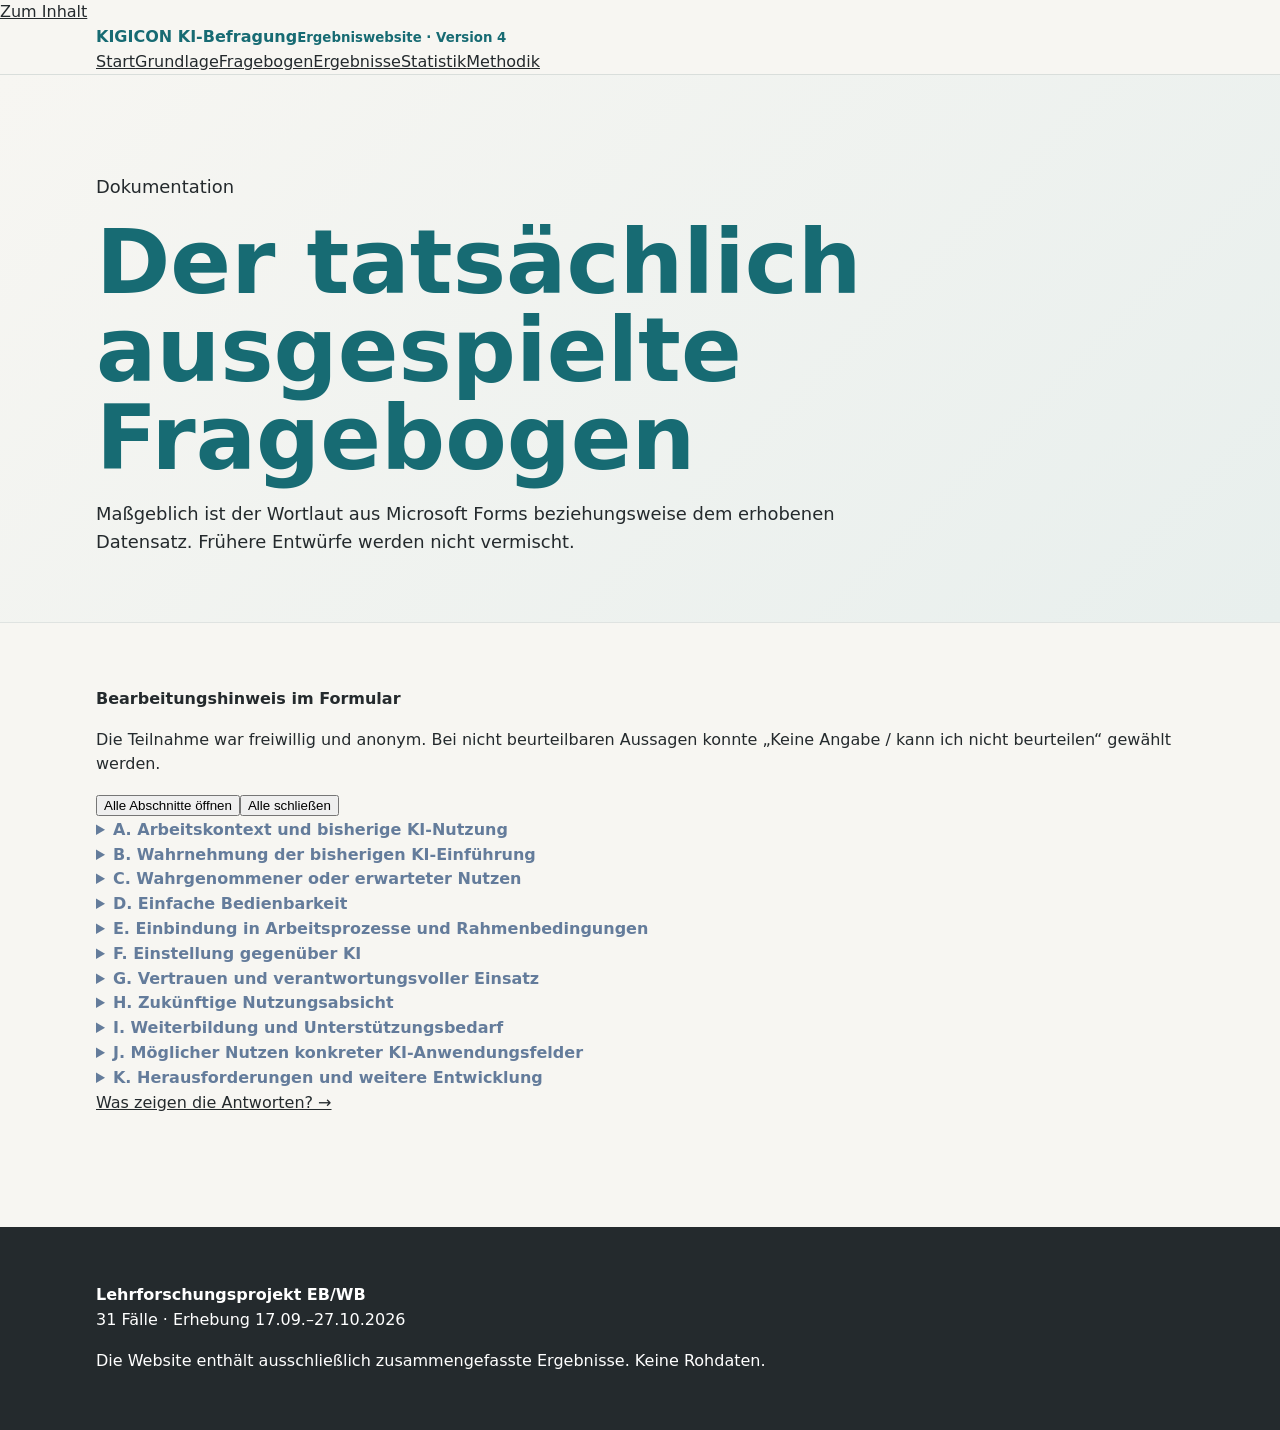
==== fragebogen.html @ 9aa0fcf3 "Add files via upload" ====
<!doctype html><html lang="de"><head><meta charset="utf-8"><meta name="viewport" content="width=device-width,initial-scale=1"><meta name="robots" content="noindex,nofollow,noarchive,nosnippet,noimageindex"><meta name="googlebot" content="noindex,nofollow,noarchive,nosnippet,noimageindex"><meta name="bingbot" content="noindex,nofollow,noarchive,nosnippet,noimageindex"><meta name="referrer" content="no-referrer"><title>Fragebogen · GICON KI-Befragung</title><link rel="stylesheet" href="assets/css/style.css"></head><body><a class="skip" href="#main">Zum Inhalt</a><header><div class="top wrap"><a class="brand" href="index.html"><span class="mark">KI</span><span>GICON KI-Befragung<small>Ergebniswebsite · Version 4</small></span></a><button class="menu" type="button" aria-expanded="false" aria-controls="nav">Menü</button><nav id="nav"><a href="index.html">Start</a><a href="grundlage.html">Grundlage</a><a href="fragebogen.html" aria-current="page">Fragebogen</a><a href="ergebnisse.html">Ergebnisse</a><a href="statistik.html">Statistik</a><a href="methodik.html">Methodik</a></nav></div></header><main id="main"><section class="hero"><div class="wrap"><p class="kicker">Dokumentation</p><h1>Der tatsächlich ausgespielte Fragebogen</h1><p class="lede">Maßgeblich ist der Wortlaut aus Microsoft Forms beziehungsweise dem erhobenen Datensatz. Frühere Entwürfe werden nicht vermischt.</p></div></section><section class="section"><div class="wrap"><div class="notice"><strong>Bearbeitungshinweis im Formular</strong><p>Die Teilnahme war freiwillig und anonym. Bei nicht beurteilbaren Aussagen konnte „Keine Angabe / kann ich nicht beurteilen“ gewählt werden.</p></div><div class="toolbar"><button type="button" data-open-all>Alle Abschnitte öffnen</button><button type="button" data-close-all>Alle schließen</button></div><details class="detail questionnaire"><summary>A. Arbeitskontext und bisherige KI-Nutzung</summary><div class="detail-body"><article class="question"><div class="qnum">1</div><div><span class="type">Einfachauswahl</span><h3>Welcher Altersgruppe gehören Sie an?</h3><p class="options">unter 35 Jahre · 35 bis 49 Jahre · 50 Jahre oder älter · keine Angabe</p></div></article><article class="question"><div class="qnum">2</div><div><span class="type">Einfachauswahl</span><h3>In welchem Bereich sind Sie überwiegend tätig?</h3><p class="options">Planung / Projektbearbeitung · Umwelt / Gutachten / Fachplanung · Bau / Konstruktion / technische Planung · Vermessung / Geodaten / technische Datenerhebung · Verwaltung / Sekretariat / Assistenz · Personal / Recht / Öffentlichkeitsarbeit · IT / Digitalisierung / technische Systeme · Management / Geschäftsbereichsleitung · Sonstiger Bereich · keine Angabe</p></div></article><article class="question"><div class="qnum">3</div><div><span class="type">Einfachauswahl</span><h3>Wie lange sind Sie bereits bei GICON bzw. einer Gesellschaft der GICON-Gruppe tätig?</h3><p class="options">weniger als 3 Jahre · 3 bis unter 10 Jahre · 10 Jahre oder länger · keine Angabe</p></div></article><article class="question"><div class="qnum">4</div><div><span class="type">Einfachauswahl</span><h3>Wie häufig nutzen Sie die derzeit von GICON bereitgestellten KI-Anwendungen beruflich?</h3><p class="options">täglich · mehrmals pro Woche · etwa einmal pro Woche · seltener · einmal ausprobiert, derzeit aber keine Nutzung · bisher gar nicht · mir ist keine bereitgestellte Anwendung bekannt · keine Angabe</p></div></article><article class="question"><div class="qnum">5</div><div><span class="type">Einfachauswahl</span><h3>Wie häufig nutzen Sie andere zugelassene KI-Funktionen oder KI-Anwendungen im beruflichen Kontext?</h3><p class="options">täglich · mehrmals pro Woche · etwa einmal pro Woche · seltener · einmal ausprobiert, derzeit aber keine Nutzung · bisher gar nicht · keine Angabe</p></div></article><article class="question"><div class="qnum">6</div><div><span class="type">Mehrfachauswahl</span><h3>Welche KI-Anwendungsfelder haben Sie bereits beruflich genutzt oder konkret erprobt?</h3><p class="options">Text- und Berichtserstellung · Dokumenten- und Wissenssuche · Auswertung größerer Datenmengen · Qualitätssicherung · Projekt- und Ressourcenplanung · Unterstützung bei Ausschreibungen und Angeboten · Interne Assistenzsysteme · Kommunikation und Protokollierung · Automatisierung administrativer Aufgaben · noch keines · Sonstiges</p></div></article><article class="question"><div class="qnum">7</div><div><span class="type">Einfachauswahl</span><h3>Wie sicher fühlen Sie sich im Umgang mit KI-Anwendungen?</h3><p class="options">sehr unsicher · eher unsicher · teils/teils · eher sicher · sehr sicher · keine Angabe</p></div></article></div></details><details class="detail questionnaire"><summary>B. Wahrnehmung der bisherigen KI-Einführung</summary><div class="detail-body"><article class="question"><div class="qnum">8</div><div><span class="type">Likert-Skala</span><h3>Inwieweit stimmen Sie den folgenden Aussagen zu?</h3><ul><li>Die Ziele der bisherigen KI-Einführung wurden für mich verständlich kommuniziert.</li><li>Ich weiß, für welche Aufgaben die derzeit bereitgestellten KI-Anwendungen genutzt werden können.</li><li>Ich kenne die wichtigsten Regeln für den sicheren und zulässigen Einsatz von KI.</li><li>Ich weiß, an wen ich mich bei fachlichen, technischen oder rechtlichen Fragen wenden kann.</li><li>Insgesamt empfinde ich die bisherige Einführung von KI bei GICON als sinnvoll.</li></ul><p class="scale">Antwortskala: 1 Stimme überhaupt nicht zu · 2 Stimme eher nicht zu · 3 Teils/teils · 4 Stimme eher zu · 5 Stimme voll und ganz zu · k. A.</p></div></article></div></details><details class="detail questionnaire"><summary>C. Wahrgenommener oder erwarteter Nutzen</summary><div class="detail-body"><article class="question"><div class="qnum">9</div><div><span class="type">Likert-Skala</span><h3>Inwieweit stimmen Sie den folgenden Aussagen zu?</h3><ul><li>Der Einsatz von KI kann meine Arbeit effizienter machen.</li><li>Der Einsatz von KI kann die Qualität meiner Arbeit verbessern.</li><li>Der Einsatz von KI kann mir helfen, Informationen schneller zu finden oder auszuwerten.</li><li>Der Einsatz von KI kann mich bei wiederkehrenden Aufgaben entlasten.</li><li>Der Einsatz von KI kann vorhandenes Wissen im Unternehmen besser nutzbar machen.</li><li>Insgesamt erkenne ich einen möglichen Nutzen von KI für meinen Arbeitsbereich.</li></ul><p class="scale">Antwortskala: 1 Stimme überhaupt nicht zu · 2 Stimme eher nicht zu · 3 Teils/teils · 4 Stimme eher zu · 5 Stimme voll und ganz zu · k. A.</p></div></article></div></details><details class="detail questionnaire"><summary>D. Einfache Bedienbarkeit</summary><div class="detail-body"><article class="question"><div class="qnum">10</div><div><span class="type">Likert-Skala</span><h3>Inwieweit stimmen Sie den folgenden Aussagen zu?</h3><ul><li>Ich traue mir zu, KI-Anwendungen im Arbeitsalltag sinnvoll zu nutzen.</li><li>Ich kann den Umgang mit einer KI-Anwendung grundsätzlich schnell erlernen.</li><li>Ich kann einschätzen, für welche Aufgaben KI geeignet und für welche Aufgaben sie weniger geeignet ist.</li></ul><p class="scale">Antwortskala: 1 Stimme überhaupt nicht zu · 2 Stimme eher nicht zu · 3 Teils/teils · 4 Stimme eher zu · 5 Stimme voll und ganz zu · k. A.</p></div></article></div></details><details class="detail questionnaire"><summary>E. Einbindung in Arbeitsprozesse und Rahmenbedingungen</summary><div class="detail-body"><article class="question"><div class="qnum">11</div><div><span class="type">Likert-Skala</span><h3>Inwieweit stimmen Sie den folgenden Aussagen zu?</h3><ul><li>KI-Anwendungen lassen sich ohne großen zusätzlichen Aufwand in meine Arbeitsabläufe einbinden.</li><li>Die technischen Voraussetzungen für die Nutzung von KI sind in meinem Arbeitsbereich ausreichend.</li><li>Die organisatorischen Regelungen für die Nutzung von KI sind in meinem Arbeitsbereich ausreichend.</li><li>Für eine sinnvolle Nutzung von KI stehen mir ausreichende Informationen und Hilfestellungen zur Verfügung.</li></ul><p class="scale">Antwortskala: 1 Stimme überhaupt nicht zu · 2 Stimme eher nicht zu · 3 Teils/teils · 4 Stimme eher zu · 5 Stimme voll und ganz zu · k. A.</p></div></article></div></details><details class="detail questionnaire"><summary>F. Einstellung gegenüber KI</summary><div class="detail-body"><article class="question"><div class="qnum">12</div><div><span class="type">Likert-Skala</span><h3>Inwieweit stimmen Sie den folgenden Aussagen zu?</h3><ul><li>Ich stehe dem Einsatz von KI bei GICON grundsätzlich offen gegenüber.</li><li>Ich sehe KI eher als Unterstützung denn als Bedrohung.</li><li>Ich halte eine verantwortungsvoll geregelte Nutzung von KI bei GICON grundsätzlich für sinnvoll.</li><li>Insgesamt habe ich eine positive Einstellung gegenüber dem Einsatz von KI bei GICON.</li></ul><p class="scale">Antwortskala: 1 Stimme überhaupt nicht zu · 2 Stimme eher nicht zu · 3 Teils/teils · 4 Stimme eher zu · 5 Stimme voll und ganz zu · k. A.</p></div></article></div></details><details class="detail questionnaire"><summary>G. Vertrauen und verantwortungsvoller Einsatz</summary><div class="detail-body"><article class="question"><div class="qnum">13</div><div><span class="type">Likert-Skala</span><h3>Inwieweit stimmen Sie den folgenden Aussagen zu?</h3><ul><li>Ich vertraue KI-Ergebnissen eher, wenn ich sie fachlich überprüfen kann.</li><li>Ich vertraue KI-Anwendungen eher, wenn ihre Ergebnisse nachvollziehbar sind.</li><li>Ich vertraue KI-Anwendungen eher, wenn klare Qualitätsstandards gelten.</li><li>Ich würde sensible Unternehmensdaten nur eingeben, wenn deren Schutz eindeutig geregelt ist.</li><li>Für mich muss klar sein, welche Aufgaben und Entscheidungen weiterhin bei Menschen liegen.</li></ul><p class="scale">Antwortskala: 1 Stimme überhaupt nicht zu · 2 Stimme eher nicht zu · 3 Teils/teils · 4 Stimme eher zu · 5 Stimme voll und ganz zu · k. A.</p></div></article></div></details><details class="detail questionnaire"><summary>H. Zukünftige Nutzungsabsicht</summary><div class="detail-body"><article class="question"><div class="qnum">14</div><div><span class="type">Likert-Skala</span><h3>Inwieweit stimmen Sie den folgenden Aussagen zu?</h3><ul><li>Ich beabsichtige, KI-Anwendungen künftig in meinem Arbeitsalltag zu nutzen oder weiter zu nutzen.</li><li>Ich würde weitere KI-Anwendungen ausprobieren, wenn ihr Nutzen für meine Arbeit erkennbar ist.</li><li>Ich kann mir vorstellen, KI langfristig als festen Bestandteil meiner Arbeit zu nutzen.</li><li>Ich bin bereit, Zeit in den Aufbau meiner KI-Kompetenzen zu investieren.</li></ul><p class="scale">Antwortskala: 1 Stimme überhaupt nicht zu · 2 Stimme eher nicht zu · 3 Teils/teils · 4 Stimme eher zu · 5 Stimme voll und ganz zu · k. A.</p></div></article></div></details><details class="detail questionnaire"><summary>I. Weiterbildung und Unterstützungsbedarf</summary><div class="detail-body"><article class="question"><div class="qnum">15</div><div><span class="type">Likert-Skala</span><h3>Inwieweit stimmen Sie den folgenden Aussagen zu?</h3><ul><li>Ich benötige zusätzliche Schulungen, um KI sinnvoll einsetzen zu können.</li><li>Praxisnahe Beispiele aus meinem eigenen Arbeitsbereich wären für mich hilfreich.</li><li>Kurze Leitfäden zu zulässigen und unzulässigen Anwendungsfällen wären für mich hilfreich.</li><li>Ich wünsche mir feste Ansprechpersonen für Fragen zum KI-Einsatz.</li><li>Schulungen sollten neben technischen Funktionen auch Grenzen, Risiken und Datenschutz behandeln.</li></ul><p class="scale">Antwortskala: 1 Stimme überhaupt nicht zu · 2 Stimme eher nicht zu · 3 Teils/teils · 4 Stimme eher zu · 5 Stimme voll und ganz zu · k. A.</p></div></article></div></details><details class="detail questionnaire"><summary>J. Möglicher Nutzen konkreter KI-Anwendungsfelder</summary><div class="detail-body"><article class="question"><div class="qnum">16</div><div><span class="type">Bewertungsskala</span><h3>Wie bewerten Sie den möglichen Nutzen der folgenden KI-Anwendungsfelder für Ihren Arbeitsbereich?</h3><p class="options">Text- und Berichtserstellung · Dokumenten- und Wissenssuche · Auswertung größerer Datenmengen · Qualitätssicherung · Projekt- und Ressourcenplanung · Unterstützung bei Ausschreibungen und Angeboten · Interne Assistenzsysteme · Kommunikation und Protokollierung · Automatisierung administrativer Aufgaben</p></div></article><article class="question"><div class="qnum">17</div><div><span class="type">Einfachauswahl</span><h3>Welches KI-Anwendungsfeld bietet aus Ihrer Sicht den größten möglichen Nutzen für Ihren Arbeitsbereich?</h3><p class="options">die neun Anwendungsfelder · Keines der genannten · Sonstiges · keine Angabe / kann ich nicht beurteilen</p></div></article></div></details><details class="detail questionnaire"><summary>K. Herausforderungen und weitere Entwicklung</summary><div class="detail-body"><article class="question"><div class="qnum">18</div><div><span class="type">Mehrfachauswahl</span><h3>Welche Herausforderungen sollten bei der weiteren Nutzung von KI besonders berücksichtigt werden?</h3><p class="options">fehlendes Wissen oder fehlende Erfahrung · fehlendes Vertrauen in KI-Ergebnisse · unklare Regeln oder Verantwortlichkeiten · Datenschutz- oder Sicherheitsbedenken · zusätzlicher Arbeitsaufwand · unzureichende Daten- oder Ergebnisqualität · fehlende technische Voraussetzungen · unzureichende Einbindung in bestehende Arbeitsprozesse · Sorge vor Kontrolle oder Veränderung von Aufgaben · fehlende Zeit für Einarbeitung und Weiterbildung · keine größeren Herausforderungen erwartet · kann ich nicht beurteilen · Sonstiges</p></div></article><article class="question"><div class="qnum">19</div><div><span class="type">Offene Antwort</span><h3>Was sollte GICON aus Ihrer Sicht tun, damit KI-Anwendungen im Arbeitsalltag sinnvoller oder leichter genutzt werden können?</h3><p class="options">Bitte antworten Sie möglichst in ein bis drei Sätzen.</p></div></article><article class="question"><div class="qnum">20</div><div><span class="type">Offene Antwort</span><h3>Gibt es ein KI-Anwendungsfeld, das für Ihren Arbeitsbereich besonders wichtig ist und bisher noch fehlt?</h3><p class="options">Bitte antworten Sie möglichst in ein bis drei Sätzen.</p></div></article></div></details><div class="next"><a href="ergebnisse.html">Was zeigen die Antworten? →</a></div></div></section></main><footer><div class="wrap foot"><p><strong>Lehrforschungsprojekt EB/WB</strong><br>31 Fälle · Erhebung 17.09.–27.10.2026</p><p>Die Website enthält ausschließlich zusammengefasste Ergebnisse. Keine Rohdaten.</p></div></footer><script src="assets/js/app.js" defer></script></body></html>
---- assets/css/style.css ----
:root{--warm:#F7F6F2;--ink:#242A2D;--petrol:#176B73;--pale:#E8EFED;--wine:#824653;--slate:#647C9B;--petrol2:#68A2A6;--wine2:#B98591;--slate2:#A6B6CB}*{box-sizing:border-box}html{scroll-behavior:smooth}body{margin:0;background:var(--warm);color:var(--ink);font-family:system-ui,-apple-system,Segoe UI,Arial,sans-serif;line-height:1.55}a{color:inherit}header{position:sticky;top:0;z-index:20;background:rgba(247,246,242,.96);border-bottom:1px solid #d9dedb}.nav{max-width:1120px;margin:auto;padding:.8rem 1rem;display:flex;align-items:center;gap:1rem}.brand{font-weight:800;color:var(--petrol);text-decoration:none;margin-right:auto}.nav a:not(.brand){text-decoration:none;font-size:.92rem}.menu{display:none;border:0;background:var(--petrol);color:white;padding:.55rem .75rem;border-radius:.5rem}main{overflow:hidden}.wrap{max-width:1120px;margin:auto;padding:0 1rem}.hero{padding:5rem 0 3rem;background:linear-gradient(135deg,var(--warm),var(--pale))}.eyebrow{text-transform:uppercase;letter-spacing:.12em;font-size:.76rem;font-weight:800;color:var(--slate)}h1{font-size:clamp(2.4rem,8vw,5.6rem);line-height:.98;margin:.5rem 0 1rem;color:var(--petrol);max-width:900px}h2{font-size:clamp(1.8rem,5vw,3.2rem);line-height:1.1;color:var(--petrol);margin:.4rem 0 1rem}h3{line-height:1.25}.hero p,.lead{font-size:1.12rem;max-width:760px}.buttons{display:flex;gap:.7rem;flex-wrap:wrap;margin-top:1.5rem}.btn{display:inline-block;padding:.8rem 1rem;border-radius:.65rem;text-decoration:none;font-weight:750;background:var(--petrol);color:white}.btn.alt{background:transparent;color:var(--petrol);border:2px solid var(--petrol)}.facts{display:grid;grid-template-columns:repeat(4,1fr);gap:.75rem;margin-top:2rem}.fact{background:white;padding:1rem;border-radius:.8rem;border:1px solid #dce3e0}.fact b{display:block;font-size:1.8rem;color:var(--wine)}.section{padding:4rem 0;border-top:1px solid #dfe3e1}.topics{display:grid;grid-template-columns:repeat(3,1fr);gap:.8rem}.topic{background:white;border:1px solid #dce3e0;border-radius:.9rem;padding:1rem;text-decoration:none;display:grid;grid-template-columns:2.5rem 1fr;column-gap:.7rem}.topic span{grid-row:1/3;width:2.2rem;height:2.2rem;border-radius:50%;display:grid;place-items:center;background:var(--petrol);color:white;font-weight:800}.topic small{color:#566166}.tam{display:grid;grid-template-columns:repeat(4,1fr);gap:.7rem;align-items:center;margin:1.5rem 0}.tam div{padding:1rem;background:white;border:1px solid #dce3e0;border-radius:.8rem;text-align:center;font-weight:750}.tam .arrow{background:none;border:0;color:var(--wine);font-size:1.5rem}.results{display:grid;grid-template-columns:repeat(2,minmax(0,1fr));gap:1rem;margin-top:1.5rem}.result-card{background:white;border:1px solid #dce3e0;border-radius:1rem;padding:1rem;min-width:0}.result-card h3{font-size:1rem;margin:.1rem 0 .8rem}.stack{height:18px;border-radius:20px;display:flex;overflow:hidden;background:#ddd}.stack span{min-width:1px}.legend{list-style:none;padding:0;margin:.8rem 0 0;display:grid;gap:.25rem;font-size:.78rem}.legend li{display:grid;grid-template-columns:12px 22px 1fr auto;gap:.35rem;align-items:center}.legend i{width:10px;height:10px;border-radius:2px}.legend small,.meta{color:#667176}.meta{font-size:.78rem;margin:.7rem 0 0}.hrow{margin:.7rem 0}.hrow>div:first-child{display:flex;justify-content:space-between;gap:.8rem;font-size:.85rem}.hrow b{white-space:nowrap;color:var(--petrol)}.track{height:10px;background:var(--pale);border-radius:8px;overflow:hidden}.track span{display:block;height:100%;background:var(--petrol)}.note{background:var(--pale);border-left:5px solid var(--slate);padding:1rem;margin-top:1rem;border-radius:.5rem}details.answer{background:var(--pale);padding:.75rem 1rem;border-radius:.7rem}summary{font-weight:750;cursor:pointer;color:var(--slate)}blockquote{margin:.8rem 0;padding:.8rem;border-left:4px solid var(--wine);background:var(--pale);font-size:.92rem}.stats-grid{display:grid;grid-template-columns:repeat(3,1fr);gap:1rem}.statbox{background:white;border-radius:.9rem;padding:1rem;border-top:5px solid var(--slate)}.statbox b{font-size:1.4rem;color:var(--wine)}footer{background:var(--ink);color:white;padding:2.5rem 0;margin-top:3rem}footer a{color:white}@media(max-width:760px){.nav a:not(.brand){display:none}.menu{display:block}.nav.open{flex-wrap:wrap}.nav.open a:not(.brand){display:block;width:100%;padding:.4rem 0}.facts{grid-template-columns:repeat(2,1fr)}.topics,.results,.stats-grid{grid-template-columns:1fr}.tam{grid-template-columns:1fr}.tam .arrow{transform:rotate(90deg)}.hero{padding-top:3.5rem}}
.warning{background:#f5e8eb;border-left:5px solid var(--wine);padding:1rem;margin-top:1rem;border-radius:.5rem}.warning strong{color:var(--wine)}
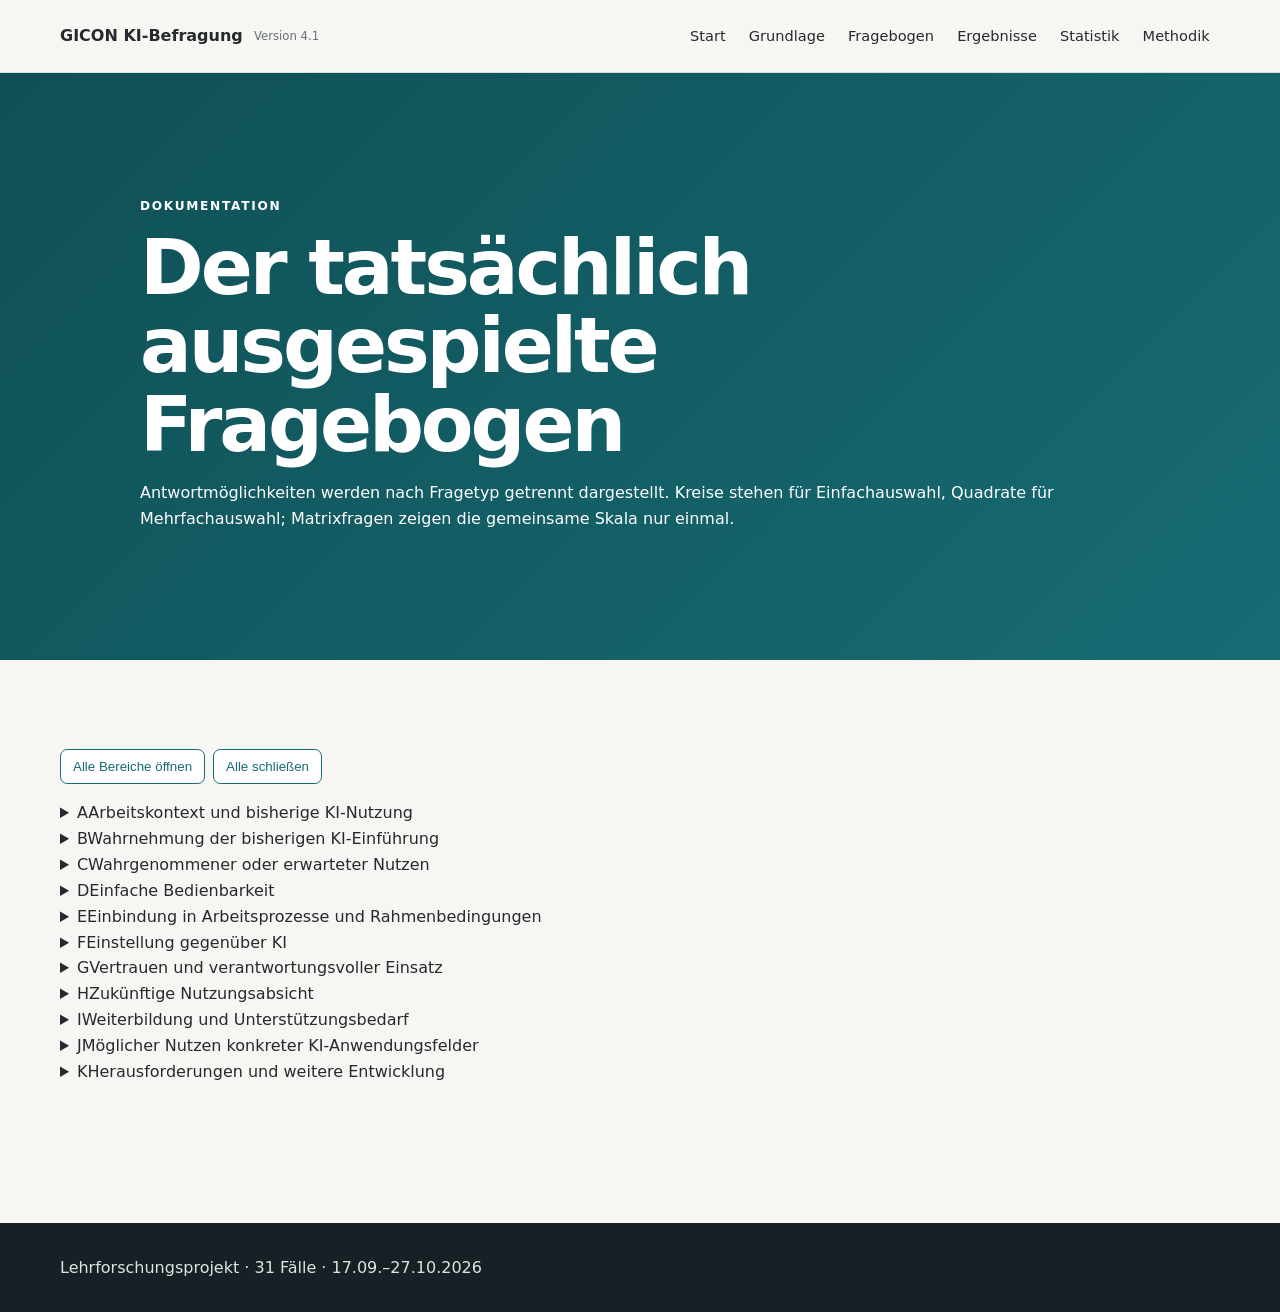
==== commit eb79a876: "Add files via upload" ====
--- a/fragebogen.html
+++ b/fragebogen.html
@@ -1 +1 @@
-<!doctype html><html lang="de"><head><meta charset="utf-8"><meta name="viewport" content="width=device-width,initial-scale=1"><meta name="robots" content="noindex,nofollow,noarchive,nosnippet,noimageindex"><meta name="googlebot" content="noindex,nofollow,noarchive,nosnippet,noimageindex"><meta name="bingbot" content="noindex,nofollow,noarchive,nosnippet,noimageindex"><meta name="referrer" content="no-referrer"><title>Fragebogen · GICON KI-Befragung</title><link rel="stylesheet" href="assets/css/style.css"></head><body><a class="skip" href="#main">Zum Inhalt</a><header><div class="top wrap"><a class="brand" href="index.html"><span class="mark">KI</span><span>GICON KI-Befragung<small>Ergebniswebsite · Version 4</small></span></a><button class="menu" type="button" aria-expanded="false" aria-controls="nav">Menü</button><nav id="nav"><a href="index.html">Start</a><a href="grundlage.html">Grundlage</a><a href="fragebogen.html" aria-current="page">Fragebogen</a><a href="ergebnisse.html">Ergebnisse</a><a href="statistik.html">Statistik</a><a href="methodik.html">Methodik</a></nav></div></header><main id="main"><section class="hero"><div class="wrap"><p class="kicker">Dokumentation</p><h1>Der tatsächlich ausgespielte Fragebogen</h1><p class="lede">Maßgeblich ist der Wortlaut aus Microsoft Forms beziehungsweise dem erhobenen Datensatz. Frühere Entwürfe werden nicht vermischt.</p></div></section><section class="section"><div class="wrap"><div class="notice"><strong>Bearbeitungshinweis im Formular</strong><p>Die Teilnahme war freiwillig und anonym. Bei nicht beurteilbaren Aussagen konnte „Keine Angabe / kann ich nicht beurteilen“ gewählt werden.</p></div><div class="toolbar"><button type="button" data-open-all>Alle Abschnitte öffnen</button><button type="button" data-close-all>Alle schließen</button></div><details class="detail questionnaire"><summary>A. Arbeitskontext und bisherige KI-Nutzung</summary><div class="detail-body"><article class="question"><div class="qnum">1</div><div><span class="type">Einfachauswahl</span><h3>Welcher Altersgruppe gehören Sie an?</h3><p class="options">unter 35 Jahre · 35 bis 49 Jahre · 50 Jahre oder älter · keine Angabe</p></div></article><article class="question"><div class="qnum">2</div><div><span class="type">Einfachauswahl</span><h3>In welchem Bereich sind Sie überwiegend tätig?</h3><p class="options">Planung / Projektbearbeitung · Umwelt / Gutachten / Fachplanung · Bau / Konstruktion / technische Planung · Vermessung / Geodaten / technische Datenerhebung · Verwaltung / Sekretariat / Assistenz · Personal / Recht / Öffentlichkeitsarbeit · IT / Digitalisierung / technische Systeme · Management / Geschäftsbereichsleitung · Sonstiger Bereich · keine Angabe</p></div></article><article class="question"><div class="qnum">3</div><div><span class="type">Einfachauswahl</span><h3>Wie lange sind Sie bereits bei GICON bzw. einer Gesellschaft der GICON-Gruppe tätig?</h3><p class="options">weniger als 3 Jahre · 3 bis unter 10 Jahre · 10 Jahre oder länger · keine Angabe</p></div></article><article class="question"><div class="qnum">4</div><div><span class="type">Einfachauswahl</span><h3>Wie häufig nutzen Sie die derzeit von GICON bereitgestellten KI-Anwendungen beruflich?</h3><p class="options">täglich · mehrmals pro Woche · etwa einmal pro Woche · seltener · einmal ausprobiert, derzeit aber keine Nutzung · bisher gar nicht · mir ist keine bereitgestellte Anwendung bekannt · keine Angabe</p></div></article><article class="question"><div class="qnum">5</div><div><span class="type">Einfachauswahl</span><h3>Wie häufig nutzen Sie andere zugelassene KI-Funktionen oder KI-Anwendungen im beruflichen Kontext?</h3><p class="options">täglich · mehrmals pro Woche · etwa einmal pro Woche · seltener · einmal ausprobiert, derzeit aber keine Nutzung · bisher gar nicht · keine Angabe</p></div></article><article class="question"><div class="qnum">6</div><div><span class="type">Mehrfachauswahl</span><h3>Welche KI-Anwendungsfelder haben Sie bereits beruflich genutzt oder konkret erprobt?</h3><p class="options">Text- und Berichtserstellung · Dokumenten- und Wissenssuche · Auswertung größerer Datenmengen · Qualitätssicherung · Projekt- und Ressourcenplanung · Unterstützung bei Ausschreibungen und Angeboten · Interne Assistenzsysteme · Kommunikation und Protokollierung · Automatisierung administrativer Aufgaben · noch keines · Sonstiges</p></div></article><article class="question"><div class="qnum">7</div><div><span class="type">Einfachauswahl</span><h3>Wie sicher fühlen Sie sich im Umgang mit KI-Anwendungen?</h3><p class="options">sehr unsicher · eher unsicher · teils/teils · eher sicher · sehr sicher · keine Angabe</p></div></article></div></details><details class="detail questionnaire"><summary>B. Wahrnehmung der bisherigen KI-Einführung</summary><div class="detail-body"><article class="question"><div class="qnum">8</div><div><span class="type">Likert-Skala</span><h3>Inwieweit stimmen Sie den folgenden Aussagen zu?</h3><ul><li>Die Ziele der bisherigen KI-Einführung wurden für mich verständlich kommuniziert.</li><li>Ich weiß, für welche Aufgaben die derzeit bereitgestellten KI-Anwendungen genutzt werden können.</li><li>Ich kenne die wichtigsten Regeln für den sicheren und zulässigen Einsatz von KI.</li><li>Ich weiß, an wen ich mich bei fachlichen, technischen oder rechtlichen Fragen wenden kann.</li><li>Insgesamt empfinde ich die bisherige Einführung von KI bei GICON als sinnvoll.</li></ul><p class="scale">Antwortskala: 1 Stimme überhaupt nicht zu · 2 Stimme eher nicht zu · 3 Teils/teils · 4 Stimme eher zu · 5 Stimme voll und ganz zu · k. A.</p></div></article></div></details><details class="detail questionnaire"><summary>C. Wahrgenommener oder erwarteter Nutzen</summary><div class="detail-body"><article class="question"><div class="qnum">9</div><div><span class="type">Likert-Skala</span><h3>Inwieweit stimmen Sie den folgenden Aussagen zu?</h3><ul><li>Der Einsatz von KI kann meine Arbeit effizienter machen.</li><li>Der Einsatz von KI kann die Qualität meiner Arbeit verbessern.</li><li>Der Einsatz von KI kann mir helfen, Informationen schneller zu finden oder auszuwerten.</li><li>Der Einsatz von KI kann mich bei wiederkehrenden Aufgaben entlasten.</li><li>Der Einsatz von KI kann vorhandenes Wissen im Unternehmen besser nutzbar machen.</li><li>Insgesamt erkenne ich einen möglichen Nutzen von KI für meinen Arbeitsbereich.</li></ul><p class="scale">Antwortskala: 1 Stimme überhaupt nicht zu · 2 Stimme eher nicht zu · 3 Teils/teils · 4 Stimme eher zu · 5 Stimme voll und ganz zu · k. A.</p></div></article></div></details><details class="detail questionnaire"><summary>D. Einfache Bedienbarkeit</summary><div class="detail-body"><article class="question"><div class="qnum">10</div><div><span class="type">Likert-Skala</span><h3>Inwieweit stimmen Sie den folgenden Aussagen zu?</h3><ul><li>Ich traue mir zu, KI-Anwendungen im Arbeitsalltag sinnvoll zu nutzen.</li><li>Ich kann den Umgang mit einer KI-Anwendung grundsätzlich schnell erlernen.</li><li>Ich kann einschätzen, für welche Aufgaben KI geeignet und für welche Aufgaben sie weniger geeignet ist.</li></ul><p class="scale">Antwortskala: 1 Stimme überhaupt nicht zu · 2 Stimme eher nicht zu · 3 Teils/teils · 4 Stimme eher zu · 5 Stimme voll und ganz zu · k. A.</p></div></article></div></details><details class="detail questionnaire"><summary>E. Einbindung in Arbeitsprozesse und Rahmenbedingungen</summary><div class="detail-body"><article class="question"><div class="qnum">11</div><div><span class="type">Likert-Skala</span><h3>Inwieweit stimmen Sie den folgenden Aussagen zu?</h3><ul><li>KI-Anwendungen lassen sich ohne großen zusätzlichen Aufwand in meine Arbeitsabläufe einbinden.</li><li>Die technischen Voraussetzungen für die Nutzung von KI sind in meinem Arbeitsbereich ausreichend.</li><li>Die organisatorischen Regelungen für die Nutzung von KI sind in meinem Arbeitsbereich ausreichend.</li><li>Für eine sinnvolle Nutzung von KI stehen mir ausreichende Informationen und Hilfestellungen zur Verfügung.</li></ul><p class="scale">Antwortskala: 1 Stimme überhaupt nicht zu · 2 Stimme eher nicht zu · 3 Teils/teils · 4 Stimme eher zu · 5 Stimme voll und ganz zu · k. A.</p></div></article></div></details><details class="detail questionnaire"><summary>F. Einstellung gegenüber KI</summary><div class="detail-body"><article class="question"><div class="qnum">12</div><div><span class="type">Likert-Skala</span><h3>Inwieweit stimmen Sie den folgenden Aussagen zu?</h3><ul><li>Ich stehe dem Einsatz von KI bei GICON grundsätzlich offen gegenüber.</li><li>Ich sehe KI eher als Unterstützung denn als Bedrohung.</li><li>Ich halte eine verantwortungsvoll geregelte Nutzung von KI bei GICON grundsätzlich für sinnvoll.</li><li>Insgesamt habe ich eine positive Einstellung gegenüber dem Einsatz von KI bei GICON.</li></ul><p class="scale">Antwortskala: 1 Stimme überhaupt nicht zu · 2 Stimme eher nicht zu · 3 Teils/teils · 4 Stimme eher zu · 5 Stimme voll und ganz zu · k. A.</p></div></article></div></details><details class="detail questionnaire"><summary>G. Vertrauen und verantwortungsvoller Einsatz</summary><div class="detail-body"><article class="question"><div class="qnum">13</div><div><span class="type">Likert-Skala</span><h3>Inwieweit stimmen Sie den folgenden Aussagen zu?</h3><ul><li>Ich vertraue KI-Ergebnissen eher, wenn ich sie fachlich überprüfen kann.</li><li>Ich vertraue KI-Anwendungen eher, wenn ihre Ergebnisse nachvollziehbar sind.</li><li>Ich vertraue KI-Anwendungen eher, wenn klare Qualitätsstandards gelten.</li><li>Ich würde sensible Unternehmensdaten nur eingeben, wenn deren Schutz eindeutig geregelt ist.</li><li>Für mich muss klar sein, welche Aufgaben und Entscheidungen weiterhin bei Menschen liegen.</li></ul><p class="scale">Antwortskala: 1 Stimme überhaupt nicht zu · 2 Stimme eher nicht zu · 3 Teils/teils · 4 Stimme eher zu · 5 Stimme voll und ganz zu · k. A.</p></div></article></div></details><details class="detail questionnaire"><summary>H. Zukünftige Nutzungsabsicht</summary><div class="detail-body"><article class="question"><div class="qnum">14</div><div><span class="type">Likert-Skala</span><h3>Inwieweit stimmen Sie den folgenden Aussagen zu?</h3><ul><li>Ich beabsichtige, KI-Anwendungen künftig in meinem Arbeitsalltag zu nutzen oder weiter zu nutzen.</li><li>Ich würde weitere KI-Anwendungen ausprobieren, wenn ihr Nutzen für meine Arbeit erkennbar ist.</li><li>Ich kann mir vorstellen, KI langfristig als festen Bestandteil meiner Arbeit zu nutzen.</li><li>Ich bin bereit, Zeit in den Aufbau meiner KI-Kompetenzen zu investieren.</li></ul><p class="scale">Antwortskala: 1 Stimme überhaupt nicht zu · 2 Stimme eher nicht zu · 3 Teils/teils · 4 Stimme eher zu · 5 Stimme voll und ganz zu · k. A.</p></div></article></div></details><details class="detail questionnaire"><summary>I. Weiterbildung und Unterstützungsbedarf</summary><div class="detail-body"><article class="question"><div class="qnum">15</div><div><span class="type">Likert-Skala</span><h3>Inwieweit stimmen Sie den folgenden Aussagen zu?</h3><ul><li>Ich benötige zusätzliche Schulungen, um KI sinnvoll einsetzen zu können.</li><li>Praxisnahe Beispiele aus meinem eigenen Arbeitsbereich wären für mich hilfreich.</li><li>Kurze Leitfäden zu zulässigen und unzulässigen Anwendungsfällen wären für mich hilfreich.</li><li>Ich wünsche mir feste Ansprechpersonen für Fragen zum KI-Einsatz.</li><li>Schulungen sollten neben technischen Funktionen auch Grenzen, Risiken und Datenschutz behandeln.</li></ul><p class="scale">Antwortskala: 1 Stimme überhaupt nicht zu · 2 Stimme eher nicht zu · 3 Teils/teils · 4 Stimme eher zu · 5 Stimme voll und ganz zu · k. A.</p></div></article></div></details><details class="detail questionnaire"><summary>J. Möglicher Nutzen konkreter KI-Anwendungsfelder</summary><div class="detail-body"><article class="question"><div class="qnum">16</div><div><span class="type">Bewertungsskala</span><h3>Wie bewerten Sie den möglichen Nutzen der folgenden KI-Anwendungsfelder für Ihren Arbeitsbereich?</h3><p class="options">Text- und Berichtserstellung · Dokumenten- und Wissenssuche · Auswertung größerer Datenmengen · Qualitätssicherung · Projekt- und Ressourcenplanung · Unterstützung bei Ausschreibungen und Angeboten · Interne Assistenzsysteme · Kommunikation und Protokollierung · Automatisierung administrativer Aufgaben</p></div></article><article class="question"><div class="qnum">17</div><div><span class="type">Einfachauswahl</span><h3>Welches KI-Anwendungsfeld bietet aus Ihrer Sicht den größten möglichen Nutzen für Ihren Arbeitsbereich?</h3><p class="options">die neun Anwendungsfelder · Keines der genannten · Sonstiges · keine Angabe / kann ich nicht beurteilen</p></div></article></div></details><details class="detail questionnaire"><summary>K. Herausforderungen und weitere Entwicklung</summary><div class="detail-body"><article class="question"><div class="qnum">18</div><div><span class="type">Mehrfachauswahl</span><h3>Welche Herausforderungen sollten bei der weiteren Nutzung von KI besonders berücksichtigt werden?</h3><p class="options">fehlendes Wissen oder fehlende Erfahrung · fehlendes Vertrauen in KI-Ergebnisse · unklare Regeln oder Verantwortlichkeiten · Datenschutz- oder Sicherheitsbedenken · zusätzlicher Arbeitsaufwand · unzureichende Daten- oder Ergebnisqualität · fehlende technische Voraussetzungen · unzureichende Einbindung in bestehende Arbeitsprozesse · Sorge vor Kontrolle oder Veränderung von Aufgaben · fehlende Zeit für Einarbeitung und Weiterbildung · keine größeren Herausforderungen erwartet · kann ich nicht beurteilen · Sonstiges</p></div></article><article class="question"><div class="qnum">19</div><div><span class="type">Offene Antwort</span><h3>Was sollte GICON aus Ihrer Sicht tun, damit KI-Anwendungen im Arbeitsalltag sinnvoller oder leichter genutzt werden können?</h3><p class="options">Bitte antworten Sie möglichst in ein bis drei Sätzen.</p></div></article><article class="question"><div class="qnum">20</div><div><span class="type">Offene Antwort</span><h3>Gibt es ein KI-Anwendungsfeld, das für Ihren Arbeitsbereich besonders wichtig ist und bisher noch fehlt?</h3><p class="options">Bitte antworten Sie möglichst in ein bis drei Sätzen.</p></div></article></div></details><div class="next"><a href="ergebnisse.html">Was zeigen die Antworten? →</a></div></div></section></main><footer><div class="wrap foot"><p><strong>Lehrforschungsprojekt EB/WB</strong><br>31 Fälle · Erhebung 17.09.–27.10.2026</p><p>Die Website enthält ausschließlich zusammengefasste Ergebnisse. Keine Rohdaten.</p></div></footer><script src="assets/js/app.js" defer></script></body></html>+<!doctype html><html lang="de"><head><meta charset="utf-8"><meta name="viewport" content="width=device-width,initial-scale=1"><meta name="robots" content="noindex,nofollow,noarchive,nosnippet,noimageindex"><title>Fragebogen · GICON KI-Befragung</title><link rel="stylesheet" href="assets/css/style.css"></head><body><header><div class="wrap top"><a class="brand" href="index.html">GICON KI-Befragung <small>Version 4.1</small></a><button class="menu" type="button">Menü</button><nav><a href="index.html">Start</a><a href="grundlage.html">Grundlage</a><a href="fragebogen.html">Fragebogen</a><a href="ergebnisse.html">Ergebnisse</a><a href="statistik.html">Statistik</a><a href="methodik.html">Methodik</a></nav></div></header><main><section class="hero"><div class="wrap"><p class="kicker">Dokumentation</p><h1>Der tatsächlich ausgespielte Fragebogen</h1><p>Antwortmöglichkeiten werden nach Fragetyp getrennt dargestellt. Kreise stehen für Einfachauswahl, Quadrate für Mehrfachauswahl; Matrixfragen zeigen die gemeinsame Skala nur einmal.</p></div></section><section class="section"><div class="wrap"><div class="toolbar"><button data-open-all>Alle Bereiche öffnen</button><button data-close-all>Alle schließen</button></div><details class="block"><summary><span>A</span>Arbeitskontext und bisherige KI-Nutzung</summary><div class="blockbody"><article class="question"><div class="qnum">1</div><div class="qbody"><span class="badge">Einfachauswahl</span><h3>Welcher Altersgruppe gehören Sie an?</h3><div class="choice-list single"><div class="choice"><span class="symbol">○</span><span>unter 35 Jahre</span></div><div class="choice"><span class="symbol">○</span><span>35 bis 49 Jahre</span></div><div class="choice"><span class="symbol">○</span><span>50 Jahre oder älter</span></div><div class="choice"><span class="symbol">○</span><span>keine Angabe</span></div></div></div></article><article class="question"><div class="qnum">2</div><div class="qbody"><span class="badge">Einfachauswahl</span><h3>In welchem Bereich sind Sie überwiegend tätig?</h3><div class="choice-list single"><div class="choice"><span class="symbol">○</span><span>Planung / Projektbearbeitung</span></div><div class="choice"><span class="symbol">○</span><span>Umwelt / Gutachten / Fachplanung</span></div><div class="choice"><span class="symbol">○</span><span>Bau / Konstruktion / technische Planung</span></div><div class="choice"><span class="symbol">○</span><span>Vermessung / Geodaten / technische Datenerhebung</span></div><div class="choice"><span class="symbol">○</span><span>Verwaltung / Sekretariat / Assistenz</span></div><div class="choice"><span class="symbol">○</span><span>Personal / Recht / Öffentlichkeitsarbeit</span></div><div class="choice"><span class="symbol">○</span><span>IT / Digitalisierung / technische Systeme</span></div><div class="choice"><span class="symbol">○</span><span>Management / Geschäftsbereichsleitung</span></div><div class="choice"><span class="symbol">○</span><span>Sonstiger Bereich</span></div><div class="choice"><span class="symbol">○</span><span>keine Angabe</span></div></div></div></article><article class="question"><div class="qnum">3</div><div class="qbody"><span class="badge">Einfachauswahl</span><h3>Wie lange sind Sie bereits bei GICON bzw. einer Gesellschaft der GICON-Gruppe tätig?</h3><div class="choice-list single"><div class="choice"><span class="symbol">○</span><span>weniger als 3 Jahre</span></div><div class="choice"><span class="symbol">○</span><span>3 bis unter 10 Jahre</span></div><div class="choice"><span class="symbol">○</span><span>10 Jahre oder länger</span></div><div class="choice"><span class="symbol">○</span><span>keine Angabe</span></div></div></div></article><article class="question"><div class="qnum">4</div><div class="qbody"><span class="badge">Einfachauswahl</span><h3>Wie häufig nutzen Sie die derzeit von GICON bereitgestellten KI-Anwendungen beruflich?</h3><div class="choice-list single"><div class="choice"><span class="symbol">○</span><span>täglich</span></div><div class="choice"><span class="symbol">○</span><span>mehrmals pro Woche</span></div><div class="choice"><span class="symbol">○</span><span>etwa einmal pro Woche</span></div><div class="choice"><span class="symbol">○</span><span>seltener</span></div><div class="choice"><span class="symbol">○</span><span>einmal ausprobiert, derzeit aber keine Nutzung</span></div><div class="choice"><span class="symbol">○</span><span>bisher gar nicht</span></div><div class="choice"><span class="symbol">○</span><span>mir ist keine bereitgestellte Anwendung bekannt</span></div><div class="choice"><span class="symbol">○</span><span>keine Angabe</span></div></div></div></article><article class="question"><div class="qnum">5</div><div class="qbody"><span class="badge">Einfachauswahl</span><h3>Wie häufig nutzen Sie andere zugelassene KI-Funktionen oder KI-Anwendungen im beruflichen Kontext?</h3><p class="hint">Gemeint sind beispielsweise KI-Funktionen in bereits genutzter Software oder andere für berufliche Aufgaben zugelassene Anwendungen.</p><div class="choice-list single"><div class="choice"><span class="symbol">○</span><span>täglich</span></div><div class="choice"><span class="symbol">○</span><span>mehrmals pro Woche</span></div><div class="choice"><span class="symbol">○</span><span>etwa einmal pro Woche</span></div><div class="choice"><span class="symbol">○</span><span>seltener</span></div><div class="choice"><span class="symbol">○</span><span>einmal ausprobiert, derzeit aber keine Nutzung</span></div><div class="choice"><span class="symbol">○</span><span>bisher gar nicht</span></div><div class="choice"><span class="symbol">○</span><span>keine Angabe</span></div></div></div></article><article class="question"><div class="qnum">6</div><div class="qbody"><span class="badge">Mehrfachauswahl</span><h3>Welche KI-Anwendungsfelder haben Sie bereits beruflich genutzt oder konkret erprobt?</h3><p class="hint wine">Wenn „noch keines“ gewählt wurde, sollte keine weitere Antwort gewählt werden.</p><div class="choice-list multi"><div class="choice"><span class="symbol">□</span><span>Text- und Berichtserstellung</span></div><div class="choice"><span class="symbol">□</span><span>Dokumenten- und Wissenssuche</span></div><div class="choice"><span class="symbol">□</span><span>Auswertung größerer Datenmengen</span></div><div class="choice"><span class="symbol">□</span><span>Qualitätssicherung</span></div><div class="choice"><span class="symbol">□</span><span>Projekt- und Ressourcenplanung</span></div><div class="choice"><span class="symbol">□</span><span>Unterstützung bei Ausschreibungen und Angeboten</span></div><div class="choice"><span class="symbol">□</span><span>Interne Assistenzsysteme</span></div><div class="choice"><span class="symbol">□</span><span>Kommunikation und Protokollierung</span></div><div class="choice"><span class="symbol">□</span><span>Automatisierung administrativer Aufgaben</span></div><div class="choice"><span class="symbol">□</span><span>noch keines</span></div><div class="choice"><span class="symbol">□</span><span>Sonstiges</span></div></div></div></article><article class="question"><div class="qnum">7</div><div class="qbody"><span class="badge">Einfachauswahl</span><h3>Wie sicher fühlen Sie sich im Umgang mit KI-Anwendungen?</h3><div class="choice-list single"><div class="choice"><span class="symbol">○</span><span>sehr unsicher</span></div><div class="choice"><span class="symbol">○</span><span>eher unsicher</span></div><div class="choice"><span class="symbol">○</span><span>teils/teils</span></div><div class="choice"><span class="symbol">○</span><span>eher sicher</span></div><div class="choice"><span class="symbol">○</span><span>sehr sicher</span></div><div class="choice"><span class="symbol">○</span><span>keine Angabe</span></div></div></div></article></div></details><details class="block"><summary><span>B</span>Wahrnehmung der bisherigen KI-Einführung</summary><div class="blockbody"><article class="question"><div class="qnum">8</div><div class="qbody"><span class="badge">Likert-Skala</span><h3>Inwieweit stimmen Sie den folgenden Aussagen zu?</h3><div class="scale likert"><b>Antwortskala</b><div class="scale-grid"><div><strong>1</strong><span>Stimme überhaupt nicht zu</span></div><div><strong>2</strong><span>Stimme eher nicht zu</span></div><div><strong>3</strong><span>Teils/teils</span></div><div><strong>4</strong><span>Stimme eher zu</span></div><div><strong>5</strong><span>Stimme voll und ganz zu</span></div><div><strong>k. A.</strong><span>Keine Angabe / kann ich nicht beurteilen</span></div></div></div><ol class="item-list"><li>Die Ziele der bisherigen KI-Einführung wurden für mich verständlich kommuniziert.</li><li>Ich weiß, für welche Aufgaben die derzeit bereitgestellten KI-Anwendungen genutzt werden können.</li><li>Ich kenne die wichtigsten Regeln für den sicheren und zulässigen Einsatz von KI.</li><li>Ich weiß, an wen ich mich bei fachlichen, technischen oder rechtlichen Fragen wenden kann.</li><li>Insgesamt empfinde ich die bisherige Einführung von KI bei GICON als sinnvoll.</li></ol></div></article></div></details><details class="block"><summary><span>C</span>Wahrgenommener oder erwarteter Nutzen</summary><div class="blockbody"><article class="question"><div class="qnum">9</div><div class="qbody"><span class="badge">Likert-Skala</span><h3>Inwieweit stimmen Sie den folgenden Aussagen zu?</h3><div class="scale likert"><b>Antwortskala</b><div class="scale-grid"><div><strong>1</strong><span>Stimme überhaupt nicht zu</span></div><div><strong>2</strong><span>Stimme eher nicht zu</span></div><div><strong>3</strong><span>Teils/teils</span></div><div><strong>4</strong><span>Stimme eher zu</span></div><div><strong>5</strong><span>Stimme voll und ganz zu</span></div><div><strong>k. A.</strong><span>Keine Angabe / kann ich nicht beurteilen</span></div></div></div><ol class="item-list"><li>Der Einsatz von KI kann meine Arbeit effizienter machen.</li><li>Der Einsatz von KI kann die Qualität meiner Arbeit verbessern.</li><li>Der Einsatz von KI kann mir helfen, Informationen schneller zu finden oder auszuwerten.</li><li>Der Einsatz von KI kann mich bei wiederkehrenden Aufgaben entlasten.</li><li>Der Einsatz von KI kann vorhandenes Wissen im Unternehmen besser nutzbar machen.</li><li>Insgesamt erkenne ich einen möglichen Nutzen von KI für meinen Arbeitsbereich.</li></ol></div></article></div></details><details class="block"><summary><span>D</span>Einfache Bedienbarkeit</summary><div class="blockbody"><article class="question"><div class="qnum">10</div><div class="qbody"><span class="badge">Likert-Skala</span><h3>Inwieweit stimmen Sie den folgenden Aussagen zu?</h3><div class="scale likert"><b>Antwortskala</b><div class="scale-grid"><div><strong>1</strong><span>Stimme überhaupt nicht zu</span></div><div><strong>2</strong><span>Stimme eher nicht zu</span></div><div><strong>3</strong><span>Teils/teils</span></div><div><strong>4</strong><span>Stimme eher zu</span></div><div><strong>5</strong><span>Stimme voll und ganz zu</span></div><div><strong>k. A.</strong><span>Keine Angabe / kann ich nicht beurteilen</span></div></div></div><ol class="item-list"><li>Ich traue mir zu, KI-Anwendungen im Arbeitsalltag sinnvoll zu nutzen.</li><li>Ich kann den Umgang mit einer KI-Anwendung grundsätzlich schnell erlernen.</li><li>Ich kann einschätzen, für welche Aufgaben KI geeignet und für welche Aufgaben sie weniger geeignet ist.</li></ol></div></article></div></details><details class="block"><summary><span>E</span>Einbindung in Arbeitsprozesse und Rahmenbedingungen</summary><div class="blockbody"><article class="question"><div class="qnum">11</div><div class="qbody"><span class="badge">Likert-Skala</span><h3>Inwieweit stimmen Sie den folgenden Aussagen zu?</h3><div class="scale likert"><b>Antwortskala</b><div class="scale-grid"><div><strong>1</strong><span>Stimme überhaupt nicht zu</span></div><div><strong>2</strong><span>Stimme eher nicht zu</span></div><div><strong>3</strong><span>Teils/teils</span></div><div><strong>4</strong><span>Stimme eher zu</span></div><div><strong>5</strong><span>Stimme voll und ganz zu</span></div><div><strong>k. A.</strong><span>Keine Angabe / kann ich nicht beurteilen</span></div></div></div><ol class="item-list"><li>KI-Anwendungen lassen sich ohne großen zusätzlichen Aufwand in meine Arbeitsabläufe einbinden.</li><li>Die technischen Voraussetzungen für die Nutzung von KI sind in meinem Arbeitsbereich ausreichend.</li><li>Die organisatorischen Regelungen für die Nutzung von KI sind in meinem Arbeitsbereich ausreichend.</li><li>Für eine sinnvolle Nutzung von KI stehen mir ausreichende Informationen und Hilfestellungen zur Verfügung.</li></ol></div></article></div></details><details class="block"><summary><span>F</span>Einstellung gegenüber KI</summary><div class="blockbody"><article class="question"><div class="qnum">12</div><div class="qbody"><span class="badge">Likert-Skala</span><h3>Inwieweit stimmen Sie den folgenden Aussagen zu?</h3><div class="scale likert"><b>Antwortskala</b><div class="scale-grid"><div><strong>1</strong><span>Stimme überhaupt nicht zu</span></div><div><strong>2</strong><span>Stimme eher nicht zu</span></div><div><strong>3</strong><span>Teils/teils</span></div><div><strong>4</strong><span>Stimme eher zu</span></div><div><strong>5</strong><span>Stimme voll und ganz zu</span></div><div><strong>k. A.</strong><span>Keine Angabe / kann ich nicht beurteilen</span></div></div></div><ol class="item-list"><li>Ich stehe dem Einsatz von KI bei GICON grundsätzlich offen gegenüber.</li><li>Ich sehe KI eher als Unterstützung denn als Bedrohung.</li><li>Ich halte eine verantwortungsvoll geregelte Nutzung von KI bei GICON grundsätzlich für sinnvoll.</li><li>Insgesamt habe ich eine positive Einstellung gegenüber dem Einsatz von KI bei GICON.</li></ol></div></article></div></details><details class="block"><summary><span>G</span>Vertrauen und verantwortungsvoller Einsatz</summary><div class="blockbody"><article class="question"><div class="qnum">13</div><div class="qbody"><span class="badge">Likert-Skala</span><h3>Inwieweit stimmen Sie den folgenden Aussagen zu?</h3><div class="scale likert"><b>Antwortskala</b><div class="scale-grid"><div><strong>1</strong><span>Stimme überhaupt nicht zu</span></div><div><strong>2</strong><span>Stimme eher nicht zu</span></div><div><strong>3</strong><span>Teils/teils</span></div><div><strong>4</strong><span>Stimme eher zu</span></div><div><strong>5</strong><span>Stimme voll und ganz zu</span></div><div><strong>k. A.</strong><span>Keine Angabe / kann ich nicht beurteilen</span></div></div></div><ol class="item-list"><li>Ich vertraue KI-Ergebnissen eher, wenn ich sie fachlich überprüfen kann.</li><li>Ich vertraue KI-Anwendungen eher, wenn ihre Ergebnisse nachvollziehbar sind.</li><li>Ich vertraue KI-Anwendungen eher, wenn klare Qualitätsstandards gelten.</li><li>Ich würde sensible Unternehmensdaten nur eingeben, wenn deren Schutz eindeutig geregelt ist.</li><li>Für mich muss klar sein, welche Aufgaben und Entscheidungen weiterhin bei Menschen liegen.</li></ol></div></article></div></details><details class="block"><summary><span>H</span>Zukünftige Nutzungsabsicht</summary><div class="blockbody"><article class="question"><div class="qnum">14</div><div class="qbody"><span class="badge">Likert-Skala</span><h3>Inwieweit stimmen Sie den folgenden Aussagen zu?</h3><div class="scale likert"><b>Antwortskala</b><div class="scale-grid"><div><strong>1</strong><span>Stimme überhaupt nicht zu</span></div><div><strong>2</strong><span>Stimme eher nicht zu</span></div><div><strong>3</strong><span>Teils/teils</span></div><div><strong>4</strong><span>Stimme eher zu</span></div><div><strong>5</strong><span>Stimme voll und ganz zu</span></div><div><strong>k. A.</strong><span>Keine Angabe / kann ich nicht beurteilen</span></div></div></div><ol class="item-list"><li>Ich beabsichtige, KI-Anwendungen künftig in meinem Arbeitsalltag zu nutzen oder weiter zu nutzen.</li><li>Ich würde weitere KI-Anwendungen ausprobieren, wenn ihr Nutzen für meine Arbeit erkennbar ist.</li><li>Ich kann mir vorstellen, KI langfristig als festen Bestandteil meiner Arbeit zu nutzen.</li><li>Ich bin bereit, Zeit in den Aufbau meiner KI-Kompetenzen zu investieren.</li></ol></div></article></div></details><details class="block"><summary><span>I</span>Weiterbildung und Unterstützungsbedarf</summary><div class="blockbody"><article class="question"><div class="qnum">15</div><div class="qbody"><span class="badge">Likert-Skala</span><h3>Inwieweit stimmen Sie den folgenden Aussagen zu?</h3><p class="hint">Dieser Block bildet ein Bedarfsprofil und wird nicht als einheitliche Skala interpretiert.</p><div class="scale likert"><b>Antwortskala</b><div class="scale-grid"><div><strong>1</strong><span>Stimme überhaupt nicht zu</span></div><div><strong>2</strong><span>Stimme eher nicht zu</span></div><div><strong>3</strong><span>Teils/teils</span></div><div><strong>4</strong><span>Stimme eher zu</span></div><div><strong>5</strong><span>Stimme voll und ganz zu</span></div><div><strong>k. A.</strong><span>Keine Angabe / kann ich nicht beurteilen</span></div></div></div><ol class="item-list"><li>Ich benötige zusätzliche Schulungen, um KI sinnvoll einsetzen zu können.</li><li>Praxisnahe Beispiele aus meinem eigenen Arbeitsbereich wären für mich hilfreich.</li><li>Kurze Leitfäden zu zulässigen und unzulässigen Anwendungsfällen wären für mich hilfreich.</li><li>Ich wünsche mir feste Ansprechpersonen für Fragen zum KI-Einsatz.</li><li>Schulungen sollten neben technischen Funktionen auch Grenzen, Risiken und Datenschutz behandeln.</li></ol></div></article></div></details><details class="block"><summary><span>J</span>Möglicher Nutzen konkreter KI-Anwendungsfelder</summary><div class="blockbody"><article class="question"><div class="qnum">16</div><div class="qbody"><span class="badge">Bewertungsskala</span><h3>Wie bewerten Sie den möglichen Nutzen der folgenden KI-Anwendungsfelder für Ihren Arbeitsbereich?</h3><div class="scale benefit"><b>Antwortskala</b><div class="scale-grid"><div><strong>1</strong><span>Kein Nutzen</span></div><div><strong>2</strong><span>Eher gering</span></div><div><strong>3</strong><span>Mittel</span></div><div><strong>4</strong><span>Eher hoch</span></div><div><strong>5</strong><span>Sehr hoch</span></div><div><strong>k. A.</strong><span>Kann ich nicht beurteilen</span></div></div></div><ol class="item-list"><li>Text- und Berichtserstellung, z. B. Formulierungshilfen, Zusammenfassungen oder Protokolle</li><li>Dokumenten- und Wissenssuche, z. B. Projektwissen, Richtlinien oder Vorlagen</li><li>Auswertung größerer Datenmengen, z. B. Mess-, Projekt-, Umwelt- oder Planungsdaten</li><li>Qualitätssicherung, z. B. Plausibilitätsprüfungen, Fehlerhinweise oder Dokumentenabgleich</li><li>Projekt- und Ressourcenplanung, z. B. Termine, Kapazitäten oder Prognosen</li><li>Unterstützung bei Ausschreibungen und Angeboten</li><li>Interne Assistenzsysteme, z. B. Informationen zu Prozessen, Richtlinien oder Zuständigkeiten</li><li>Kommunikation und Protokollierung, z. B. E-Mails, Übersetzungen oder Gesprächszusammenfassungen</li><li>Automatisierung administrativer Aufgaben, z. B. Ablage, Datenerfassung oder Dokumentenmanagement</li></ol></div></article><article class="question"><div class="qnum">17</div><div class="qbody"><span class="badge">Einfachauswahl</span><h3>Welches KI-Anwendungsfeld bietet aus Ihrer Sicht den größten möglichen Nutzen für Ihren Arbeitsbereich?</h3><div class="choice-list single"><div class="choice"><span class="symbol">○</span><span>Text- und Berichtserstellung</span></div><div class="choice"><span class="symbol">○</span><span>Dokumenten- und Wissenssuche</span></div><div class="choice"><span class="symbol">○</span><span>Auswertung größerer Datenmengen</span></div><div class="choice"><span class="symbol">○</span><span>Qualitätssicherung</span></div><div class="choice"><span class="symbol">○</span><span>Projekt- und Ressourcenplanung</span></div><div class="choice"><span class="symbol">○</span><span>Unterstützung bei Ausschreibungen und Angeboten</span></div><div class="choice"><span class="symbol">○</span><span>Interne Assistenzsysteme</span></div><div class="choice"><span class="symbol">○</span><span>Kommunikation und Protokollierung</span></div><div class="choice"><span class="symbol">○</span><span>Automatisierung administrativer Aufgaben</span></div><div class="choice"><span class="symbol">○</span><span>Keines der genannten</span></div><div class="choice"><span class="symbol">○</span><span>Sonstiges</span></div><div class="choice"><span class="symbol">○</span><span>keine Angabe / kann ich nicht beurteilen</span></div></div></div></article></div></details><details class="block"><summary><span>K</span>Herausforderungen und weitere Entwicklung</summary><div class="blockbody"><article class="question"><div class="qnum">18</div><div class="qbody"><span class="badge">Mehrfachauswahl</span><h3>Welche Herausforderungen sollten bei der weiteren Nutzung von KI besonders berücksichtigt werden?</h3><p class="hint wine">Wenn „keine größeren Herausforderungen erwartet“ gewählt wurde, sollte keine weitere Antwort gewählt werden.</p><div class="choice-list multi"><div class="choice"><span class="symbol">□</span><span>fehlendes Wissen oder fehlende Erfahrung</span></div><div class="choice"><span class="symbol">□</span><span>fehlendes Vertrauen in KI-Ergebnisse</span></div><div class="choice"><span class="symbol">□</span><span>unklare Regeln oder Verantwortlichkeiten</span></div><div class="choice"><span class="symbol">□</span><span>Datenschutz- oder Sicherheitsbedenken</span></div><div class="choice"><span class="symbol">□</span><span>zusätzlicher Arbeitsaufwand</span></div><div class="choice"><span class="symbol">□</span><span>unzureichende Daten- oder Ergebnisqualität</span></div><div class="choice"><span class="symbol">□</span><span>fehlende technische Voraussetzungen</span></div><div class="choice"><span class="symbol">□</span><span>unzureichende Einbindung in bestehende Arbeitsprozesse</span></div><div class="choice"><span class="symbol">□</span><span>Sorge vor Kontrolle oder Veränderung von Aufgaben</span></div><div class="choice"><span class="symbol">□</span><span>fehlende Zeit für Einarbeitung und Weiterbildung</span></div><div class="choice"><span class="symbol">□</span><span>keine größeren Herausforderungen erwartet</span></div><div class="choice"><span class="symbol">□</span><span>kann ich nicht beurteilen</span></div><div class="choice"><span class="symbol">□</span><span>Sonstiges</span></div></div></div></article><article class="question"><div class="qnum">19</div><div class="qbody"><span class="badge">Offene Antwort</span><h3>Was sollte GICON aus Ihrer Sicht tun, damit KI-Anwendungen im Arbeitsalltag sinnvoller oder leichter genutzt werden können?</h3><div class="open-answer">Freitext · möglichst ein bis drei Sätze</div></div></article><article class="question"><div class="qnum">20</div><div class="qbody"><span class="badge">Offene Antwort</span><h3>Gibt es ein KI-Anwendungsfeld, das für Ihren Arbeitsbereich besonders wichtig ist und bisher noch fehlt?</h3><div class="open-answer">Freitext · möglichst ein bis drei Sätze</div></div></article></div></details></div></section></main><footer><div class="wrap">Lehrforschungsprojekt · 31 Fälle · 17.09.–27.10.2026</div></footer><script src="assets/js/app.js" defer></script></body></html>
--- a/assets/css/style.css
+++ b/assets/css/style.css
@@ -1,2 +1,2 @@
-:root{--warm:#F7F6F2;--ink:#242A2D;--petrol:#176B73;--pale:#E8EFED;--wine:#824653;--slate:#647C9B;--petrol2:#68A2A6;--wine2:#B98591;--slate2:#A6B6CB}*{box-sizing:border-box}html{scroll-behavior:smooth}body{margin:0;background:var(--warm);color:var(--ink);font-family:system-ui,-apple-system,Segoe UI,Arial,sans-serif;line-height:1.55}a{color:inherit}header{position:sticky;top:0;z-index:20;background:rgba(247,246,242,.96);border-bottom:1px solid #d9dedb}.nav{max-width:1120px;margin:auto;padding:.8rem 1rem;display:flex;align-items:center;gap:1rem}.brand{font-weight:800;color:var(--petrol);text-decoration:none;margin-right:auto}.nav a:not(.brand){text-decoration:none;font-size:.92rem}.menu{display:none;border:0;background:var(--petrol);color:white;padding:.55rem .75rem;border-radius:.5rem}main{overflow:hidden}.wrap{max-width:1120px;margin:auto;padding:0 1rem}.hero{padding:5rem 0 3rem;background:linear-gradient(135deg,var(--warm),var(--pale))}.eyebrow{text-transform:uppercase;letter-spacing:.12em;font-size:.76rem;font-weight:800;color:var(--slate)}h1{font-size:clamp(2.4rem,8vw,5.6rem);line-height:.98;margin:.5rem 0 1rem;color:var(--petrol);max-width:900px}h2{font-size:clamp(1.8rem,5vw,3.2rem);line-height:1.1;color:var(--petrol);margin:.4rem 0 1rem}h3{line-height:1.25}.hero p,.lead{font-size:1.12rem;max-width:760px}.buttons{display:flex;gap:.7rem;flex-wrap:wrap;margin-top:1.5rem}.btn{display:inline-block;padding:.8rem 1rem;border-radius:.65rem;text-decoration:none;font-weight:750;background:var(--petrol);color:white}.btn.alt{background:transparent;color:var(--petrol);border:2px solid var(--petrol)}.facts{display:grid;grid-template-columns:repeat(4,1fr);gap:.75rem;margin-top:2rem}.fact{background:white;padding:1rem;border-radius:.8rem;border:1px solid #dce3e0}.fact b{display:block;font-size:1.8rem;color:var(--wine)}.section{padding:4rem 0;border-top:1px solid #dfe3e1}.topics{display:grid;grid-template-columns:repeat(3,1fr);gap:.8rem}.topic{background:white;border:1px solid #dce3e0;border-radius:.9rem;padding:1rem;text-decoration:none;display:grid;grid-template-columns:2.5rem 1fr;column-gap:.7rem}.topic span{grid-row:1/3;width:2.2rem;height:2.2rem;border-radius:50%;display:grid;place-items:center;background:var(--petrol);color:white;font-weight:800}.topic small{color:#566166}.tam{display:grid;grid-template-columns:repeat(4,1fr);gap:.7rem;align-items:center;margin:1.5rem 0}.tam div{padding:1rem;background:white;border:1px solid #dce3e0;border-radius:.8rem;text-align:center;font-weight:750}.tam .arrow{background:none;border:0;color:var(--wine);font-size:1.5rem}.results{display:grid;grid-template-columns:repeat(2,minmax(0,1fr));gap:1rem;margin-top:1.5rem}.result-card{background:white;border:1px solid #dce3e0;border-radius:1rem;padding:1rem;min-width:0}.result-card h3{font-size:1rem;margin:.1rem 0 .8rem}.stack{height:18px;border-radius:20px;display:flex;overflow:hidden;background:#ddd}.stack span{min-width:1px}.legend{list-style:none;padding:0;margin:.8rem 0 0;display:grid;gap:.25rem;font-size:.78rem}.legend li{display:grid;grid-template-columns:12px 22px 1fr auto;gap:.35rem;align-items:center}.legend i{width:10px;height:10px;border-radius:2px}.legend small,.meta{color:#667176}.meta{font-size:.78rem;margin:.7rem 0 0}.hrow{margin:.7rem 0}.hrow>div:first-child{display:flex;justify-content:space-between;gap:.8rem;font-size:.85rem}.hrow b{white-space:nowrap;color:var(--petrol)}.track{height:10px;background:var(--pale);border-radius:8px;overflow:hidden}.track span{display:block;height:100%;background:var(--petrol)}.note{background:var(--pale);border-left:5px solid var(--slate);padding:1rem;margin-top:1rem;border-radius:.5rem}details.answer{background:var(--pale);padding:.75rem 1rem;border-radius:.7rem}summary{font-weight:750;cursor:pointer;color:var(--slate)}blockquote{margin:.8rem 0;padding:.8rem;border-left:4px solid var(--wine);background:var(--pale);font-size:.92rem}.stats-grid{display:grid;grid-template-columns:repeat(3,1fr);gap:1rem}.statbox{background:white;border-radius:.9rem;padding:1rem;border-top:5px solid var(--slate)}.statbox b{font-size:1.4rem;color:var(--wine)}footer{background:var(--ink);color:white;padding:2.5rem 0;margin-top:3rem}footer a{color:white}@media(max-width:760px){.nav a:not(.brand){display:none}.menu{display:block}.nav.open{flex-wrap:wrap}.nav.open a:not(.brand){display:block;width:100%;padding:.4rem 0}.facts{grid-template-columns:repeat(2,1fr)}.topics,.results,.stats-grid{grid-template-columns:1fr}.tam{grid-template-columns:1fr}.tam .arrow{transform:rotate(90deg)}.hero{padding-top:3.5rem}}
-.warning{background:#f5e8eb;border-left:5px solid var(--wine);padding:1rem;margin-top:1rem;border-radius:.5rem}.warning strong{color:var(--wine)}
+
+:root{--ink:#242a2d;--muted:#667176;--paper:#f7f6f2;--white:#fff;--petrol:#176b73;--petrol2:#0f5056;--wash:#e8efed;--wine:#824653;--blue:#647c9b;--line:#d8dfdc;--shadow:0 12px 30px rgba(36,42,45,.08)}*{box-sizing:border-box}html{scroll-behavior:smooth}body{margin:0;background:var(--paper);color:var(--ink);font:16px/1.62 system-ui,-apple-system,Segoe UI,Roboto,Arial,sans-serif}a{color:var(--petrol)}.skip{position:absolute;left:-999px}.skip:focus{left:1rem;top:1rem;background:#fff;padding:.7rem;z-index:99}.wrap{width:min(1160px,calc(100% - 2rem));margin:auto}.narrow{max-width:850px}header{position:sticky;top:0;z-index:20;background:rgba(247,246,242,.96);border-bottom:1px solid var(--line);backdrop-filter:blur(10px)}.top{min-height:72px;display:flex;align-items:center;justify-content:space-between;gap:1rem}.brand{display:flex;gap:.7rem;align-items:center;text-decoration:none;color:var(--ink);font-weight:800}.brand small{display:block;font-weight:500;color:var(--muted);font-size:.73rem}.mark{display:grid;place-items:center;width:40px;height:40px;border-radius:50%;background:var(--petrol);color:#fff}nav{display:flex;gap:.15rem;flex-wrap:wrap}nav a{padding:.45rem .65rem;color:var(--ink);text-decoration:none;border-radius:.45rem;font-size:.91rem}nav a:hover,nav a[aria-current=page]{background:var(--wash);color:var(--petrol2)}.menu{display:none}.hero{background:linear-gradient(135deg,var(--petrol2),var(--petrol));color:#fff;padding:clamp(4rem,9vw,7rem) 0}.hero .wrap{max-width:1000px}.hero h1{font-size:clamp(2.3rem,6vw,5rem);line-height:1.02;margin:.3rem 0 1rem;letter-spacing:-.04em}.kicker{text-transform:uppercase;letter-spacing:.14em;font-weight:800;font-size:.76rem}.lede{max-width:780px;font-size:clamp(1.05rem,2vw,1.35rem);color:#e8f2f1}.actions{display:flex;gap:.7rem;flex-wrap:wrap;margin-top:1.7rem}.btn{display:inline-block;padding:.75rem 1rem;border:1px solid #fff;border-radius:.5rem;color:#fff;text-decoration:none;font-weight:700}.btn.primary{background:#fff;color:var(--petrol2)}.section{padding:clamp(3rem,7vw,6rem) 0}.section h2{font-size:clamp(1.7rem,3.5vw,2.7rem);line-height:1.16}.facts{display:grid;grid-template-columns:repeat(4,1fr);gap:1rem;margin-bottom:4rem}.facts>div{background:#fff;padding:1.4rem;border-radius:.75rem;box-shadow:var(--shadow)}.facts strong{display:block;font-size:2rem;color:var(--petrol)}.facts span{color:var(--muted)}.facts.small{grid-template-columns:repeat(auto-fit,minmax(140px,1fr));margin:1.5rem 0}.facts.small strong{font-size:1.65rem}.cards{display:grid;gap:1rem}.cards.three{grid-template-columns:repeat(3,1fr)}.cards.two{grid-template-columns:repeat(2,1fr)}.card{background:#fff;border:1px solid var(--line);padding:1.35rem;border-radius:.75rem}.linkcard{text-decoration:none;color:var(--ink);transition:.2s}.linkcard:hover{transform:translateY(-3px);box-shadow:var(--shadow)}.linkcard>span,.chapter>span{color:var(--petrol);font-weight:900}.notice{background:var(--wash);border-left:5px solid var(--petrol);padding:1rem 1.2rem;margin:2rem 0;border-radius:.3rem}.notice.warn{background:#f3e7ea;border-color:var(--wine)}.notice p{margin:.25rem 0}.tam{display:grid;grid-template-columns:1fr auto 1fr;align-items:center;gap:1rem;margin:2rem 0}.node{background:#fff;border:1px solid var(--line);padding:1.2rem;border-radius:.7rem;text-align:center}.node small{display:block;color:var(--muted)}.node.accent,.node.strong{grid-column:1/4;background:var(--wash)}.node.strong{background:var(--petrol);color:#fff}.arrow{grid-column:1/4;text-align:center;font-size:2rem}.plus{font-weight:900;font-size:1.5rem}.pills{display:flex;flex-wrap:wrap;gap:.5rem}.pills span,.type{background:var(--wash);padding:.35rem .65rem;border-radius:999px;font-size:.82rem;color:var(--petrol2)}.process{list-style:none;padding:0}.process li{display:grid;grid-template-columns:180px 1fr;border-top:1px solid var(--line);padding:1rem 0}.process span{color:var(--muted)}.next{margin-top:2.5rem}.next a{font-size:1.1rem;font-weight:800}.detail{background:#fff;border:1px solid var(--line);border-radius:.65rem;margin:1rem 0}.detail summary{cursor:pointer;padding:1rem 1.15rem;font-weight:800;color:var(--petrol2)}.detail-body{padding:0 1.15rem 1.2rem}.toolbar{display:flex;gap:.5rem;margin-bottom:1rem}.toolbar button,.menu{border:1px solid var(--petrol);background:#fff;color:var(--petrol);padding:.55rem .75rem;border-radius:.45rem}.question{display:grid;grid-template-columns:46px 1fr;gap:1rem;padding:1rem 0;border-top:1px solid var(--line)}.qnum{font-weight:900;color:var(--petrol);font-size:1.3rem}.question h3{margin:.3rem 0}.options,.scale{color:var(--muted)}.question ul{padding-left:1.2rem}.chapter{display:grid;grid-template-columns:50px 1fr;gap:1.2rem;padding:2.5rem 0;border-top:1px solid var(--line)}.chapter>span{font-size:1.4rem}.bars{display:grid;gap:1rem}.bar-head{display:flex;justify-content:space-between;gap:1rem}.track{height:12px;background:#dce5e2;border-radius:99px;overflow:hidden}.track span{display:block;height:100%;background:var(--petrol);border-radius:99px}.percent .track span{background:var(--wine)}.bar small,.caption{color:var(--muted);font-size:.85rem}.stats-grid{display:grid;grid-template-columns:repeat(3,1fr);gap:1rem}.statcard,.profiles article{background:#fff;border:1px solid var(--line);padding:1.2rem;border-radius:.7rem}.statcard strong{font-size:1.65rem;color:var(--petrol)}.steps{display:flex;gap:.5rem;list-style:none;padding:0;overflow:auto;position:sticky;top:72px;background:var(--paper);z-index:10;padding-block:.8rem}.steps a{white-space:nowrap;background:#fff;border:1px solid var(--line);padding:.45rem .7rem;border-radius:99px;text-decoration:none}.analysis{scroll-margin-top:145px;padding:3rem 0;border-bottom:1px solid var(--line)}.tablewrap{overflow-x:auto}table{width:100%;border-collapse:collapse;background:#fff}th,td{padding:.75rem;border:1px solid var(--line);text-align:left}thead th{background:var(--petrol);color:#fff}.sig{background:var(--wash);font-weight:800;color:var(--petrol2)}pre{white-space:pre-wrap;background:#172125;color:#e9f4f2;padding:1rem;border-radius:.5rem;overflow:auto}.profiles{display:grid;grid-template-columns:repeat(3,1fr);gap:1rem}.meta-list>div{display:grid;grid-template-columns:180px 1fr;border-top:1px solid var(--line);padding:.8rem 0}.meta-list dt{font-weight:800}.foot{display:flex;justify-content:space-between;gap:2rem}footer{background:#172125;color:#dbe4e1;padding:2rem 0;margin-top:3rem}blockquote{border-left:4px solid var(--petrol);padding:.5rem 1rem;margin:1rem 0;background:var(--wash)}@media(max-width:800px){.menu{display:block}nav{display:none;position:absolute;left:1rem;right:1rem;top:66px;background:#fff;padding:.6rem;box-shadow:var(--shadow);border-radius:.6rem;flex-direction:column}nav.open{display:flex}.facts{grid-template-columns:repeat(2,1fr)}.cards.three,.cards.two,.stats-grid,.profiles{grid-template-columns:1fr}.tam{grid-template-columns:1fr}.node.accent,.node.strong,.arrow{grid-column:1}.plus{display:none}.process li,.meta-list>div{grid-template-columns:1fr}.chapter{grid-template-columns:36px 1fr}.steps{top:70px}.foot{display:block}}@media(max-width:480px){.wrap{width:min(100% - 1.2rem,1160px)}.facts{grid-template-columns:1fr}.hero{padding:3.3rem 0}.hero h1{font-size:2.45rem}.question{grid-template-columns:34px 1fr}.bar-head{font-size:.9rem}.brand small{display:none}}
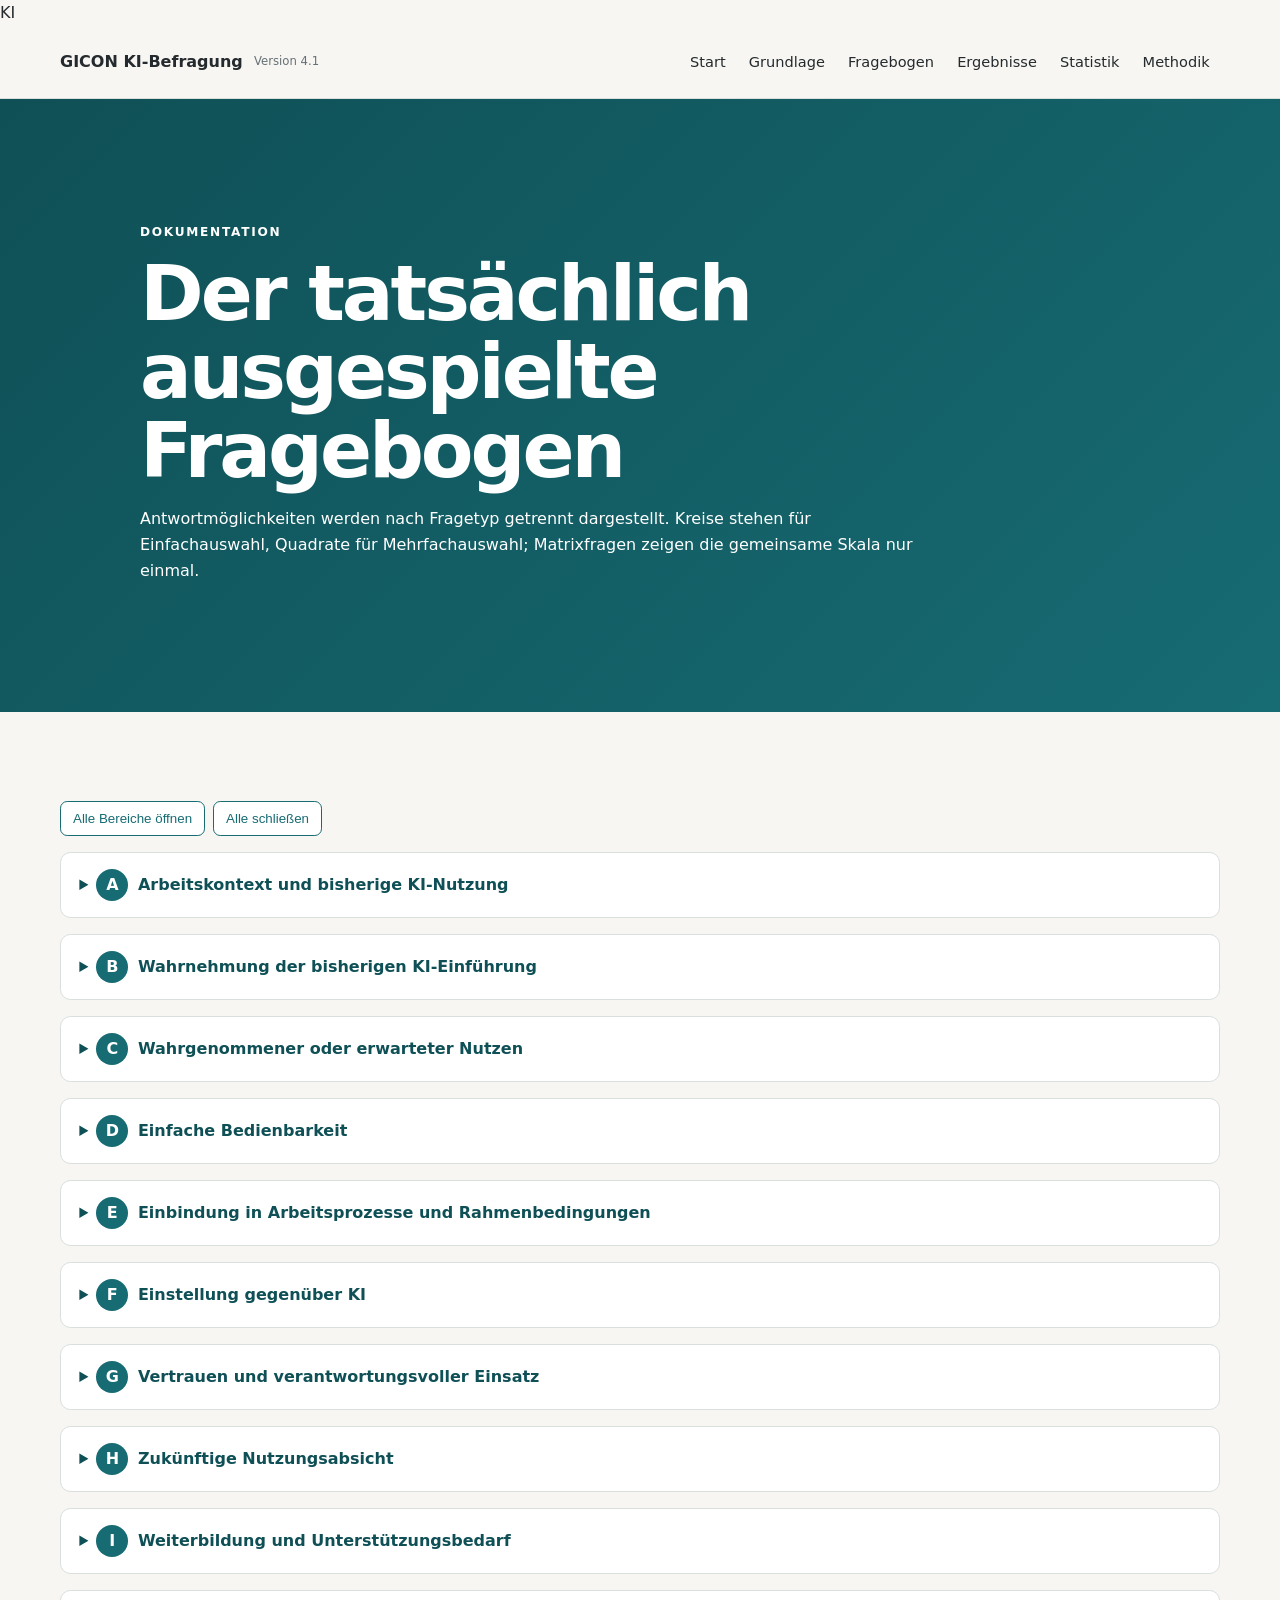
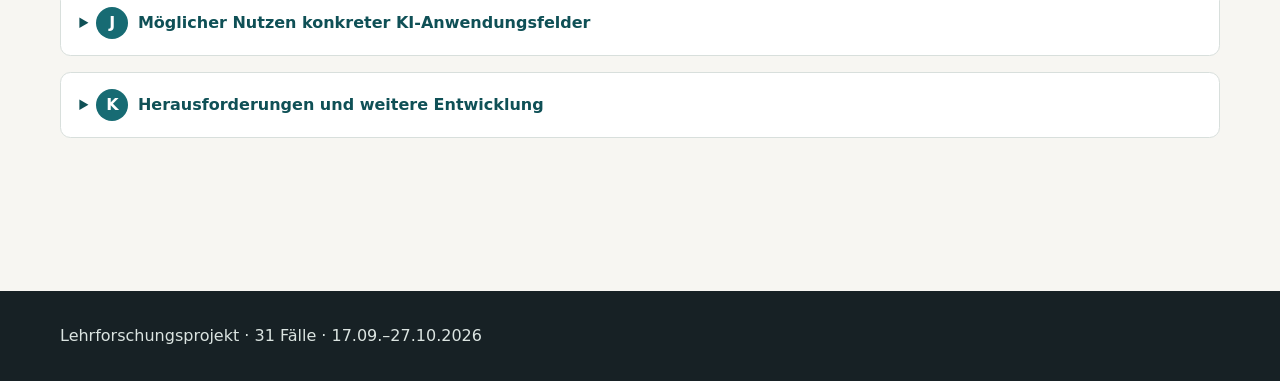
==== commit 2a745cdc: "Update fragebogen.html" ====
--- a/fragebogen.html
+++ b/fragebogen.html
@@ -1 +1 @@
-<!doctype html><html lang="de"><head><meta charset="utf-8"><meta name="viewport" content="width=device-width,initial-scale=1"><meta name="robots" content="noindex,nofollow,noarchive,nosnippet,noimageindex"><title>Fragebogen · GICON KI-Befragung</title><link rel="stylesheet" href="assets/css/style.css"></head><body><header><div class="wrap top"><a class="brand" href="index.html">GICON KI-Befragung <small>Version 4.1</small></a><button class="menu" type="button">Menü</button><nav><a href="index.html">Start</a><a href="grundlage.html">Grundlage</a><a href="fragebogen.html">Fragebogen</a><a href="ergebnisse.html">Ergebnisse</a><a href="statistik.html">Statistik</a><a href="methodik.html">Methodik</a></nav></div></header><main><section class="hero"><div class="wrap"><p class="kicker">Dokumentation</p><h1>Der tatsächlich ausgespielte Fragebogen</h1><p>Antwortmöglichkeiten werden nach Fragetyp getrennt dargestellt. Kreise stehen für Einfachauswahl, Quadrate für Mehrfachauswahl; Matrixfragen zeigen die gemeinsame Skala nur einmal.</p></div></section><section class="section"><div class="wrap"><div class="toolbar"><button data-open-all>Alle Bereiche öffnen</button><button data-close-all>Alle schließen</button></div><details class="block"><summary><span>A</span>Arbeitskontext und bisherige KI-Nutzung</summary><div class="blockbody"><article class="question"><div class="qnum">1</div><div class="qbody"><span class="badge">Einfachauswahl</span><h3>Welcher Altersgruppe gehören Sie an?</h3><div class="choice-list single"><div class="choice"><span class="symbol">○</span><span>unter 35 Jahre</span></div><div class="choice"><span class="symbol">○</span><span>35 bis 49 Jahre</span></div><div class="choice"><span class="symbol">○</span><span>50 Jahre oder älter</span></div><div class="choice"><span class="symbol">○</span><span>keine Angabe</span></div></div></div></article><article class="question"><div class="qnum">2</div><div class="qbody"><span class="badge">Einfachauswahl</span><h3>In welchem Bereich sind Sie überwiegend tätig?</h3><div class="choice-list single"><div class="choice"><span class="symbol">○</span><span>Planung / Projektbearbeitung</span></div><div class="choice"><span class="symbol">○</span><span>Umwelt / Gutachten / Fachplanung</span></div><div class="choice"><span class="symbol">○</span><span>Bau / Konstruktion / technische Planung</span></div><div class="choice"><span class="symbol">○</span><span>Vermessung / Geodaten / technische Datenerhebung</span></div><div class="choice"><span class="symbol">○</span><span>Verwaltung / Sekretariat / Assistenz</span></div><div class="choice"><span class="symbol">○</span><span>Personal / Recht / Öffentlichkeitsarbeit</span></div><div class="choice"><span class="symbol">○</span><span>IT / Digitalisierung / technische Systeme</span></div><div class="choice"><span class="symbol">○</span><span>Management / Geschäftsbereichsleitung</span></div><div class="choice"><span class="symbol">○</span><span>Sonstiger Bereich</span></div><div class="choice"><span class="symbol">○</span><span>keine Angabe</span></div></div></div></article><article class="question"><div class="qnum">3</div><div class="qbody"><span class="badge">Einfachauswahl</span><h3>Wie lange sind Sie bereits bei GICON bzw. einer Gesellschaft der GICON-Gruppe tätig?</h3><div class="choice-list single"><div class="choice"><span class="symbol">○</span><span>weniger als 3 Jahre</span></div><div class="choice"><span class="symbol">○</span><span>3 bis unter 10 Jahre</span></div><div class="choice"><span class="symbol">○</span><span>10 Jahre oder länger</span></div><div class="choice"><span class="symbol">○</span><span>keine Angabe</span></div></div></div></article><article class="question"><div class="qnum">4</div><div class="qbody"><span class="badge">Einfachauswahl</span><h3>Wie häufig nutzen Sie die derzeit von GICON bereitgestellten KI-Anwendungen beruflich?</h3><div class="choice-list single"><div class="choice"><span class="symbol">○</span><span>täglich</span></div><div class="choice"><span class="symbol">○</span><span>mehrmals pro Woche</span></div><div class="choice"><span class="symbol">○</span><span>etwa einmal pro Woche</span></div><div class="choice"><span class="symbol">○</span><span>seltener</span></div><div class="choice"><span class="symbol">○</span><span>einmal ausprobiert, derzeit aber keine Nutzung</span></div><div class="choice"><span class="symbol">○</span><span>bisher gar nicht</span></div><div class="choice"><span class="symbol">○</span><span>mir ist keine bereitgestellte Anwendung bekannt</span></div><div class="choice"><span class="symbol">○</span><span>keine Angabe</span></div></div></div></article><article class="question"><div class="qnum">5</div><div class="qbody"><span class="badge">Einfachauswahl</span><h3>Wie häufig nutzen Sie andere zugelassene KI-Funktionen oder KI-Anwendungen im beruflichen Kontext?</h3><p class="hint">Gemeint sind beispielsweise KI-Funktionen in bereits genutzter Software oder andere für berufliche Aufgaben zugelassene Anwendungen.</p><div class="choice-list single"><div class="choice"><span class="symbol">○</span><span>täglich</span></div><div class="choice"><span class="symbol">○</span><span>mehrmals pro Woche</span></div><div class="choice"><span class="symbol">○</span><span>etwa einmal pro Woche</span></div><div class="choice"><span class="symbol">○</span><span>seltener</span></div><div class="choice"><span class="symbol">○</span><span>einmal ausprobiert, derzeit aber keine Nutzung</span></div><div class="choice"><span class="symbol">○</span><span>bisher gar nicht</span></div><div class="choice"><span class="symbol">○</span><span>keine Angabe</span></div></div></div></article><article class="question"><div class="qnum">6</div><div class="qbody"><span class="badge">Mehrfachauswahl</span><h3>Welche KI-Anwendungsfelder haben Sie bereits beruflich genutzt oder konkret erprobt?</h3><p class="hint wine">Wenn „noch keines“ gewählt wurde, sollte keine weitere Antwort gewählt werden.</p><div class="choice-list multi"><div class="choice"><span class="symbol">□</span><span>Text- und Berichtserstellung</span></div><div class="choice"><span class="symbol">□</span><span>Dokumenten- und Wissenssuche</span></div><div class="choice"><span class="symbol">□</span><span>Auswertung größerer Datenmengen</span></div><div class="choice"><span class="symbol">□</span><span>Qualitätssicherung</span></div><div class="choice"><span class="symbol">□</span><span>Projekt- und Ressourcenplanung</span></div><div class="choice"><span class="symbol">□</span><span>Unterstützung bei Ausschreibungen und Angeboten</span></div><div class="choice"><span class="symbol">□</span><span>Interne Assistenzsysteme</span></div><div class="choice"><span class="symbol">□</span><span>Kommunikation und Protokollierung</span></div><div class="choice"><span class="symbol">□</span><span>Automatisierung administrativer Aufgaben</span></div><div class="choice"><span class="symbol">□</span><span>noch keines</span></div><div class="choice"><span class="symbol">□</span><span>Sonstiges</span></div></div></div></article><article class="question"><div class="qnum">7</div><div class="qbody"><span class="badge">Einfachauswahl</span><h3>Wie sicher fühlen Sie sich im Umgang mit KI-Anwendungen?</h3><div class="choice-list single"><div class="choice"><span class="symbol">○</span><span>sehr unsicher</span></div><div class="choice"><span class="symbol">○</span><span>eher unsicher</span></div><div class="choice"><span class="symbol">○</span><span>teils/teils</span></div><div class="choice"><span class="symbol">○</span><span>eher sicher</span></div><div class="choice"><span class="symbol">○</span><span>sehr sicher</span></div><div class="choice"><span class="symbol">○</span><span>keine Angabe</span></div></div></div></article></div></details><details class="block"><summary><span>B</span>Wahrnehmung der bisherigen KI-Einführung</summary><div class="blockbody"><article class="question"><div class="qnum">8</div><div class="qbody"><span class="badge">Likert-Skala</span><h3>Inwieweit stimmen Sie den folgenden Aussagen zu?</h3><div class="scale likert"><b>Antwortskala</b><div class="scale-grid"><div><strong>1</strong><span>Stimme überhaupt nicht zu</span></div><div><strong>2</strong><span>Stimme eher nicht zu</span></div><div><strong>3</strong><span>Teils/teils</span></div><div><strong>4</strong><span>Stimme eher zu</span></div><div><strong>5</strong><span>Stimme voll und ganz zu</span></div><div><strong>k. A.</strong><span>Keine Angabe / kann ich nicht beurteilen</span></div></div></div><ol class="item-list"><li>Die Ziele der bisherigen KI-Einführung wurden für mich verständlich kommuniziert.</li><li>Ich weiß, für welche Aufgaben die derzeit bereitgestellten KI-Anwendungen genutzt werden können.</li><li>Ich kenne die wichtigsten Regeln für den sicheren und zulässigen Einsatz von KI.</li><li>Ich weiß, an wen ich mich bei fachlichen, technischen oder rechtlichen Fragen wenden kann.</li><li>Insgesamt empfinde ich die bisherige Einführung von KI bei GICON als sinnvoll.</li></ol></div></article></div></details><details class="block"><summary><span>C</span>Wahrgenommener oder erwarteter Nutzen</summary><div class="blockbody"><article class="question"><div class="qnum">9</div><div class="qbody"><span class="badge">Likert-Skala</span><h3>Inwieweit stimmen Sie den folgenden Aussagen zu?</h3><div class="scale likert"><b>Antwortskala</b><div class="scale-grid"><div><strong>1</strong><span>Stimme überhaupt nicht zu</span></div><div><strong>2</strong><span>Stimme eher nicht zu</span></div><div><strong>3</strong><span>Teils/teils</span></div><div><strong>4</strong><span>Stimme eher zu</span></div><div><strong>5</strong><span>Stimme voll und ganz zu</span></div><div><strong>k. A.</strong><span>Keine Angabe / kann ich nicht beurteilen</span></div></div></div><ol class="item-list"><li>Der Einsatz von KI kann meine Arbeit effizienter machen.</li><li>Der Einsatz von KI kann die Qualität meiner Arbeit verbessern.</li><li>Der Einsatz von KI kann mir helfen, Informationen schneller zu finden oder auszuwerten.</li><li>Der Einsatz von KI kann mich bei wiederkehrenden Aufgaben entlasten.</li><li>Der Einsatz von KI kann vorhandenes Wissen im Unternehmen besser nutzbar machen.</li><li>Insgesamt erkenne ich einen möglichen Nutzen von KI für meinen Arbeitsbereich.</li></ol></div></article></div></details><details class="block"><summary><span>D</span>Einfache Bedienbarkeit</summary><div class="blockbody"><article class="question"><div class="qnum">10</div><div class="qbody"><span class="badge">Likert-Skala</span><h3>Inwieweit stimmen Sie den folgenden Aussagen zu?</h3><div class="scale likert"><b>Antwortskala</b><div class="scale-grid"><div><strong>1</strong><span>Stimme überhaupt nicht zu</span></div><div><strong>2</strong><span>Stimme eher nicht zu</span></div><div><strong>3</strong><span>Teils/teils</span></div><div><strong>4</strong><span>Stimme eher zu</span></div><div><strong>5</strong><span>Stimme voll und ganz zu</span></div><div><strong>k. A.</strong><span>Keine Angabe / kann ich nicht beurteilen</span></div></div></div><ol class="item-list"><li>Ich traue mir zu, KI-Anwendungen im Arbeitsalltag sinnvoll zu nutzen.</li><li>Ich kann den Umgang mit einer KI-Anwendung grundsätzlich schnell erlernen.</li><li>Ich kann einschätzen, für welche Aufgaben KI geeignet und für welche Aufgaben sie weniger geeignet ist.</li></ol></div></article></div></details><details class="block"><summary><span>E</span>Einbindung in Arbeitsprozesse und Rahmenbedingungen</summary><div class="blockbody"><article class="question"><div class="qnum">11</div><div class="qbody"><span class="badge">Likert-Skala</span><h3>Inwieweit stimmen Sie den folgenden Aussagen zu?</h3><div class="scale likert"><b>Antwortskala</b><div class="scale-grid"><div><strong>1</strong><span>Stimme überhaupt nicht zu</span></div><div><strong>2</strong><span>Stimme eher nicht zu</span></div><div><strong>3</strong><span>Teils/teils</span></div><div><strong>4</strong><span>Stimme eher zu</span></div><div><strong>5</strong><span>Stimme voll und ganz zu</span></div><div><strong>k. A.</strong><span>Keine Angabe / kann ich nicht beurteilen</span></div></div></div><ol class="item-list"><li>KI-Anwendungen lassen sich ohne großen zusätzlichen Aufwand in meine Arbeitsabläufe einbinden.</li><li>Die technischen Voraussetzungen für die Nutzung von KI sind in meinem Arbeitsbereich ausreichend.</li><li>Die organisatorischen Regelungen für die Nutzung von KI sind in meinem Arbeitsbereich ausreichend.</li><li>Für eine sinnvolle Nutzung von KI stehen mir ausreichende Informationen und Hilfestellungen zur Verfügung.</li></ol></div></article></div></details><details class="block"><summary><span>F</span>Einstellung gegenüber KI</summary><div class="blockbody"><article class="question"><div class="qnum">12</div><div class="qbody"><span class="badge">Likert-Skala</span><h3>Inwieweit stimmen Sie den folgenden Aussagen zu?</h3><div class="scale likert"><b>Antwortskala</b><div class="scale-grid"><div><strong>1</strong><span>Stimme überhaupt nicht zu</span></div><div><strong>2</strong><span>Stimme eher nicht zu</span></div><div><strong>3</strong><span>Teils/teils</span></div><div><strong>4</strong><span>Stimme eher zu</span></div><div><strong>5</strong><span>Stimme voll und ganz zu</span></div><div><strong>k. A.</strong><span>Keine Angabe / kann ich nicht beurteilen</span></div></div></div><ol class="item-list"><li>Ich stehe dem Einsatz von KI bei GICON grundsätzlich offen gegenüber.</li><li>Ich sehe KI eher als Unterstützung denn als Bedrohung.</li><li>Ich halte eine verantwortungsvoll geregelte Nutzung von KI bei GICON grundsätzlich für sinnvoll.</li><li>Insgesamt habe ich eine positive Einstellung gegenüber dem Einsatz von KI bei GICON.</li></ol></div></article></div></details><details class="block"><summary><span>G</span>Vertrauen und verantwortungsvoller Einsatz</summary><div class="blockbody"><article class="question"><div class="qnum">13</div><div class="qbody"><span class="badge">Likert-Skala</span><h3>Inwieweit stimmen Sie den folgenden Aussagen zu?</h3><div class="scale likert"><b>Antwortskala</b><div class="scale-grid"><div><strong>1</strong><span>Stimme überhaupt nicht zu</span></div><div><strong>2</strong><span>Stimme eher nicht zu</span></div><div><strong>3</strong><span>Teils/teils</span></div><div><strong>4</strong><span>Stimme eher zu</span></div><div><strong>5</strong><span>Stimme voll und ganz zu</span></div><div><strong>k. A.</strong><span>Keine Angabe / kann ich nicht beurteilen</span></div></div></div><ol class="item-list"><li>Ich vertraue KI-Ergebnissen eher, wenn ich sie fachlich überprüfen kann.</li><li>Ich vertraue KI-Anwendungen eher, wenn ihre Ergebnisse nachvollziehbar sind.</li><li>Ich vertraue KI-Anwendungen eher, wenn klare Qualitätsstandards gelten.</li><li>Ich würde sensible Unternehmensdaten nur eingeben, wenn deren Schutz eindeutig geregelt ist.</li><li>Für mich muss klar sein, welche Aufgaben und Entscheidungen weiterhin bei Menschen liegen.</li></ol></div></article></div></details><details class="block"><summary><span>H</span>Zukünftige Nutzungsabsicht</summary><div class="blockbody"><article class="question"><div class="qnum">14</div><div class="qbody"><span class="badge">Likert-Skala</span><h3>Inwieweit stimmen Sie den folgenden Aussagen zu?</h3><div class="scale likert"><b>Antwortskala</b><div class="scale-grid"><div><strong>1</strong><span>Stimme überhaupt nicht zu</span></div><div><strong>2</strong><span>Stimme eher nicht zu</span></div><div><strong>3</strong><span>Teils/teils</span></div><div><strong>4</strong><span>Stimme eher zu</span></div><div><strong>5</strong><span>Stimme voll und ganz zu</span></div><div><strong>k. A.</strong><span>Keine Angabe / kann ich nicht beurteilen</span></div></div></div><ol class="item-list"><li>Ich beabsichtige, KI-Anwendungen künftig in meinem Arbeitsalltag zu nutzen oder weiter zu nutzen.</li><li>Ich würde weitere KI-Anwendungen ausprobieren, wenn ihr Nutzen für meine Arbeit erkennbar ist.</li><li>Ich kann mir vorstellen, KI langfristig als festen Bestandteil meiner Arbeit zu nutzen.</li><li>Ich bin bereit, Zeit in den Aufbau meiner KI-Kompetenzen zu investieren.</li></ol></div></article></div></details><details class="block"><summary><span>I</span>Weiterbildung und Unterstützungsbedarf</summary><div class="blockbody"><article class="question"><div class="qnum">15</div><div class="qbody"><span class="badge">Likert-Skala</span><h3>Inwieweit stimmen Sie den folgenden Aussagen zu?</h3><p class="hint">Dieser Block bildet ein Bedarfsprofil und wird nicht als einheitliche Skala interpretiert.</p><div class="scale likert"><b>Antwortskala</b><div class="scale-grid"><div><strong>1</strong><span>Stimme überhaupt nicht zu</span></div><div><strong>2</strong><span>Stimme eher nicht zu</span></div><div><strong>3</strong><span>Teils/teils</span></div><div><strong>4</strong><span>Stimme eher zu</span></div><div><strong>5</strong><span>Stimme voll und ganz zu</span></div><div><strong>k. A.</strong><span>Keine Angabe / kann ich nicht beurteilen</span></div></div></div><ol class="item-list"><li>Ich benötige zusätzliche Schulungen, um KI sinnvoll einsetzen zu können.</li><li>Praxisnahe Beispiele aus meinem eigenen Arbeitsbereich wären für mich hilfreich.</li><li>Kurze Leitfäden zu zulässigen und unzulässigen Anwendungsfällen wären für mich hilfreich.</li><li>Ich wünsche mir feste Ansprechpersonen für Fragen zum KI-Einsatz.</li><li>Schulungen sollten neben technischen Funktionen auch Grenzen, Risiken und Datenschutz behandeln.</li></ol></div></article></div></details><details class="block"><summary><span>J</span>Möglicher Nutzen konkreter KI-Anwendungsfelder</summary><div class="blockbody"><article class="question"><div class="qnum">16</div><div class="qbody"><span class="badge">Bewertungsskala</span><h3>Wie bewerten Sie den möglichen Nutzen der folgenden KI-Anwendungsfelder für Ihren Arbeitsbereich?</h3><div class="scale benefit"><b>Antwortskala</b><div class="scale-grid"><div><strong>1</strong><span>Kein Nutzen</span></div><div><strong>2</strong><span>Eher gering</span></div><div><strong>3</strong><span>Mittel</span></div><div><strong>4</strong><span>Eher hoch</span></div><div><strong>5</strong><span>Sehr hoch</span></div><div><strong>k. A.</strong><span>Kann ich nicht beurteilen</span></div></div></div><ol class="item-list"><li>Text- und Berichtserstellung, z. B. Formulierungshilfen, Zusammenfassungen oder Protokolle</li><li>Dokumenten- und Wissenssuche, z. B. Projektwissen, Richtlinien oder Vorlagen</li><li>Auswertung größerer Datenmengen, z. B. Mess-, Projekt-, Umwelt- oder Planungsdaten</li><li>Qualitätssicherung, z. B. Plausibilitätsprüfungen, Fehlerhinweise oder Dokumentenabgleich</li><li>Projekt- und Ressourcenplanung, z. B. Termine, Kapazitäten oder Prognosen</li><li>Unterstützung bei Ausschreibungen und Angeboten</li><li>Interne Assistenzsysteme, z. B. Informationen zu Prozessen, Richtlinien oder Zuständigkeiten</li><li>Kommunikation und Protokollierung, z. B. E-Mails, Übersetzungen oder Gesprächszusammenfassungen</li><li>Automatisierung administrativer Aufgaben, z. B. Ablage, Datenerfassung oder Dokumentenmanagement</li></ol></div></article><article class="question"><div class="qnum">17</div><div class="qbody"><span class="badge">Einfachauswahl</span><h3>Welches KI-Anwendungsfeld bietet aus Ihrer Sicht den größten möglichen Nutzen für Ihren Arbeitsbereich?</h3><div class="choice-list single"><div class="choice"><span class="symbol">○</span><span>Text- und Berichtserstellung</span></div><div class="choice"><span class="symbol">○</span><span>Dokumenten- und Wissenssuche</span></div><div class="choice"><span class="symbol">○</span><span>Auswertung größerer Datenmengen</span></div><div class="choice"><span class="symbol">○</span><span>Qualitätssicherung</span></div><div class="choice"><span class="symbol">○</span><span>Projekt- und Ressourcenplanung</span></div><div class="choice"><span class="symbol">○</span><span>Unterstützung bei Ausschreibungen und Angeboten</span></div><div class="choice"><span class="symbol">○</span><span>Interne Assistenzsysteme</span></div><div class="choice"><span class="symbol">○</span><span>Kommunikation und Protokollierung</span></div><div class="choice"><span class="symbol">○</span><span>Automatisierung administrativer Aufgaben</span></div><div class="choice"><span class="symbol">○</span><span>Keines der genannten</span></div><div class="choice"><span class="symbol">○</span><span>Sonstiges</span></div><div class="choice"><span class="symbol">○</span><span>keine Angabe / kann ich nicht beurteilen</span></div></div></div></article></div></details><details class="block"><summary><span>K</span>Herausforderungen und weitere Entwicklung</summary><div class="blockbody"><article class="question"><div class="qnum">18</div><div class="qbody"><span class="badge">Mehrfachauswahl</span><h3>Welche Herausforderungen sollten bei der weiteren Nutzung von KI besonders berücksichtigt werden?</h3><p class="hint wine">Wenn „keine größeren Herausforderungen erwartet“ gewählt wurde, sollte keine weitere Antwort gewählt werden.</p><div class="choice-list multi"><div class="choice"><span class="symbol">□</span><span>fehlendes Wissen oder fehlende Erfahrung</span></div><div class="choice"><span class="symbol">□</span><span>fehlendes Vertrauen in KI-Ergebnisse</span></div><div class="choice"><span class="symbol">□</span><span>unklare Regeln oder Verantwortlichkeiten</span></div><div class="choice"><span class="symbol">□</span><span>Datenschutz- oder Sicherheitsbedenken</span></div><div class="choice"><span class="symbol">□</span><span>zusätzlicher Arbeitsaufwand</span></div><div class="choice"><span class="symbol">□</span><span>unzureichende Daten- oder Ergebnisqualität</span></div><div class="choice"><span class="symbol">□</span><span>fehlende technische Voraussetzungen</span></div><div class="choice"><span class="symbol">□</span><span>unzureichende Einbindung in bestehende Arbeitsprozesse</span></div><div class="choice"><span class="symbol">□</span><span>Sorge vor Kontrolle oder Veränderung von Aufgaben</span></div><div class="choice"><span class="symbol">□</span><span>fehlende Zeit für Einarbeitung und Weiterbildung</span></div><div class="choice"><span class="symbol">□</span><span>keine größeren Herausforderungen erwartet</span></div><div class="choice"><span class="symbol">□</span><span>kann ich nicht beurteilen</span></div><div class="choice"><span class="symbol">□</span><span>Sonstiges</span></div></div></div></article><article class="question"><div class="qnum">19</div><div class="qbody"><span class="badge">Offene Antwort</span><h3>Was sollte GICON aus Ihrer Sicht tun, damit KI-Anwendungen im Arbeitsalltag sinnvoller oder leichter genutzt werden können?</h3><div class="open-answer">Freitext · möglichst ein bis drei Sätze</div></div></article><article class="question"><div class="qnum">20</div><div class="qbody"><span class="badge">Offene Antwort</span><h3>Gibt es ein KI-Anwendungsfeld, das für Ihren Arbeitsbereich besonders wichtig ist und bisher noch fehlt?</h3><div class="open-answer">Freitext · möglichst ein bis drei Sätze</div></div></article></div></details></div></section></main><footer><div class="wrap">Lehrforschungsprojekt · 31 Fälle · 17.09.–27.10.2026</div></footer><script src="assets/js/app.js" defer></script></body></html>+<!doctype html><html lang="de"><head><meta charset="utf-8"><meta name="viewport" content="width=device-width,initial-scale=1"><meta name="robots" content="noindex,nofollow,noarchive,nosnippet,noimageindex">KI<title>Fragebogen · GICON KI-Befragung</title><link rel="stylesheet" href="assets/css/style.css"></head><body><header><div class="wrap top"><a class="brand" href="index.html">GICON KI-Befragung <small>Version 4.1</small></a><button class="menu" type="button">Menü</button><nav><a href="index.html">Start</a><a href="grundlage.html">Grundlage</a><a href="fragebogen.html">Fragebogen</a><a href="ergebnisse.html">Ergebnisse</a><a href="statistik.html">Statistik</a><a href="methodik.html">Methodik</a></nav></div></header><main><section class="hero"><div class="wrap"><p class="kicker">Dokumentation</p><h1>Der tatsächlich ausgespielte Fragebogen</h1><p>Antwortmöglichkeiten werden nach Fragetyp getrennt dargestellt. Kreise stehen für Einfachauswahl, Quadrate für Mehrfachauswahl; Matrixfragen zeigen die gemeinsame Skala nur einmal.</p></div></section><section class="section"><div class="wrap"><div class="toolbar"><button data-open-all>Alle Bereiche öffnen</button><button data-close-all>Alle schließen</button></div><details class="block"><summary><span>A</span>Arbeitskontext und bisherige KI-Nutzung</summary><div class="blockbody"><article class="question"><div class="qnum">1</div><div class="qbody"><span class="badge">Einfachauswahl</span><h3>Welcher Altersgruppe gehören Sie an?</h3><div class="choice-list single"><div class="choice"><span class="symbol">○</span><span>unter 35 Jahre</span></div><div class="choice"><span class="symbol">○</span><span>35 bis 49 Jahre</span></div><div class="choice"><span class="symbol">○</span><span>50 Jahre oder älter</span></div><div class="choice"><span class="symbol">○</span><span>keine Angabe</span></div></div></div></article><article class="question"><div class="qnum">2</div><div class="qbody"><span class="badge">Einfachauswahl</span><h3>In welchem Bereich sind Sie überwiegend tätig?</h3><div class="choice-list single"><div class="choice"><span class="symbol">○</span><span>Planung / Projektbearbeitung</span></div><div class="choice"><span class="symbol">○</span><span>Umwelt / Gutachten / Fachplanung</span></div><div class="choice"><span class="symbol">○</span><span>Bau / Konstruktion / technische Planung</span></div><div class="choice"><span class="symbol">○</span><span>Vermessung / Geodaten / technische Datenerhebung</span></div><div class="choice"><span class="symbol">○</span><span>Verwaltung / Sekretariat / Assistenz</span></div><div class="choice"><span class="symbol">○</span><span>Personal / Recht / Öffentlichkeitsarbeit</span></div><div class="choice"><span class="symbol">○</span><span>IT / Digitalisierung / technische Systeme</span></div><div class="choice"><span class="symbol">○</span><span>Management / Geschäftsbereichsleitung</span></div><div class="choice"><span class="symbol">○</span><span>Sonstiger Bereich</span></div><div class="choice"><span class="symbol">○</span><span>keine Angabe</span></div></div></div></article><article class="question"><div class="qnum">3</div><div class="qbody"><span class="badge">Einfachauswahl</span><h3>Wie lange sind Sie bereits bei GICON bzw. einer Gesellschaft der GICON-Gruppe tätig?</h3><div class="choice-list single"><div class="choice"><span class="symbol">○</span><span>weniger als 3 Jahre</span></div><div class="choice"><span class="symbol">○</span><span>3 bis unter 10 Jahre</span></div><div class="choice"><span class="symbol">○</span><span>10 Jahre oder länger</span></div><div class="choice"><span class="symbol">○</span><span>keine Angabe</span></div></div></div></article><article class="question"><div class="qnum">4</div><div class="qbody"><span class="badge">Einfachauswahl</span><h3>Wie häufig nutzen Sie die derzeit von GICON bereitgestellten KI-Anwendungen beruflich?</h3><div class="choice-list single"><div class="choice"><span class="symbol">○</span><span>täglich</span></div><div class="choice"><span class="symbol">○</span><span>mehrmals pro Woche</span></div><div class="choice"><span class="symbol">○</span><span>etwa einmal pro Woche</span></div><div class="choice"><span class="symbol">○</span><span>seltener</span></div><div class="choice"><span class="symbol">○</span><span>einmal ausprobiert, derzeit aber keine Nutzung</span></div><div class="choice"><span class="symbol">○</span><span>bisher gar nicht</span></div><div class="choice"><span class="symbol">○</span><span>mir ist keine bereitgestellte Anwendung bekannt</span></div><div class="choice"><span class="symbol">○</span><span>keine Angabe</span></div></div></div></article><article class="question"><div class="qnum">5</div><div class="qbody"><span class="badge">Einfachauswahl</span><h3>Wie häufig nutzen Sie andere zugelassene KI-Funktionen oder KI-Anwendungen im beruflichen Kontext?</h3><p class="hint">Gemeint sind beispielsweise KI-Funktionen in bereits genutzter Software oder andere für berufliche Aufgaben zugelassene Anwendungen.</p><div class="choice-list single"><div class="choice"><span class="symbol">○</span><span>täglich</span></div><div class="choice"><span class="symbol">○</span><span>mehrmals pro Woche</span></div><div class="choice"><span class="symbol">○</span><span>etwa einmal pro Woche</span></div><div class="choice"><span class="symbol">○</span><span>seltener</span></div><div class="choice"><span class="symbol">○</span><span>einmal ausprobiert, derzeit aber keine Nutzung</span></div><div class="choice"><span class="symbol">○</span><span>bisher gar nicht</span></div><div class="choice"><span class="symbol">○</span><span>keine Angabe</span></div></div></div></article><article class="question"><div class="qnum">6</div><div class="qbody"><span class="badge">Mehrfachauswahl</span><h3>Welche KI-Anwendungsfelder haben Sie bereits beruflich genutzt oder konkret erprobt?</h3><p class="hint wine">Wenn „noch keines“ gewählt wurde, sollte keine weitere Antwort gewählt werden.</p><div class="choice-list multi"><div class="choice"><span class="symbol">□</span><span>Text- und Berichtserstellung</span></div><div class="choice"><span class="symbol">□</span><span>Dokumenten- und Wissenssuche</span></div><div class="choice"><span class="symbol">□</span><span>Auswertung größerer Datenmengen</span></div><div class="choice"><span class="symbol">□</span><span>Qualitätssicherung</span></div><div class="choice"><span class="symbol">□</span><span>Projekt- und Ressourcenplanung</span></div><div class="choice"><span class="symbol">□</span><span>Unterstützung bei Ausschreibungen und Angeboten</span></div><div class="choice"><span class="symbol">□</span><span>Interne Assistenzsysteme</span></div><div class="choice"><span class="symbol">□</span><span>Kommunikation und Protokollierung</span></div><div class="choice"><span class="symbol">□</span><span>Automatisierung administrativer Aufgaben</span></div><div class="choice"><span class="symbol">□</span><span>noch keines</span></div><div class="choice"><span class="symbol">□</span><span>Sonstiges</span></div></div></div></article><article class="question"><div class="qnum">7</div><div class="qbody"><span class="badge">Einfachauswahl</span><h3>Wie sicher fühlen Sie sich im Umgang mit KI-Anwendungen?</h3><div class="choice-list single"><div class="choice"><span class="symbol">○</span><span>sehr unsicher</span></div><div class="choice"><span class="symbol">○</span><span>eher unsicher</span></div><div class="choice"><span class="symbol">○</span><span>teils/teils</span></div><div class="choice"><span class="symbol">○</span><span>eher sicher</span></div><div class="choice"><span class="symbol">○</span><span>sehr sicher</span></div><div class="choice"><span class="symbol">○</span><span>keine Angabe</span></div></div></div></article></div></details><details class="block"><summary><span>B</span>Wahrnehmung der bisherigen KI-Einführung</summary><div class="blockbody"><article class="question"><div class="qnum">8</div><div class="qbody"><span class="badge">Likert-Skala</span><h3>Inwieweit stimmen Sie den folgenden Aussagen zu?</h3><div class="scale likert"><b>Antwortskala</b><div class="scale-grid"><div><strong>1</strong><span>Stimme überhaupt nicht zu</span></div><div><strong>2</strong><span>Stimme eher nicht zu</span></div><div><strong>3</strong><span>Teils/teils</span></div><div><strong>4</strong><span>Stimme eher zu</span></div><div><strong>5</strong><span>Stimme voll und ganz zu</span></div><div><strong>k. A.</strong><span>Keine Angabe / kann ich nicht beurteilen</span></div></div></div><ol class="item-list"><li>Die Ziele der bisherigen KI-Einführung wurden für mich verständlich kommuniziert.</li><li>Ich weiß, für welche Aufgaben die derzeit bereitgestellten KI-Anwendungen genutzt werden können.</li><li>Ich kenne die wichtigsten Regeln für den sicheren und zulässigen Einsatz von KI.</li><li>Ich weiß, an wen ich mich bei fachlichen, technischen oder rechtlichen Fragen wenden kann.</li><li>Insgesamt empfinde ich die bisherige Einführung von KI bei GICON als sinnvoll.</li></ol></div></article></div></details><details class="block"><summary><span>C</span>Wahrgenommener oder erwarteter Nutzen</summary><div class="blockbody"><article class="question"><div class="qnum">9</div><div class="qbody"><span class="badge">Likert-Skala</span><h3>Inwieweit stimmen Sie den folgenden Aussagen zu?</h3><div class="scale likert"><b>Antwortskala</b><div class="scale-grid"><div><strong>1</strong><span>Stimme überhaupt nicht zu</span></div><div><strong>2</strong><span>Stimme eher nicht zu</span></div><div><strong>3</strong><span>Teils/teils</span></div><div><strong>4</strong><span>Stimme eher zu</span></div><div><strong>5</strong><span>Stimme voll und ganz zu</span></div><div><strong>k. A.</strong><span>Keine Angabe / kann ich nicht beurteilen</span></div></div></div><ol class="item-list"><li>Der Einsatz von KI kann meine Arbeit effizienter machen.</li><li>Der Einsatz von KI kann die Qualität meiner Arbeit verbessern.</li><li>Der Einsatz von KI kann mir helfen, Informationen schneller zu finden oder auszuwerten.</li><li>Der Einsatz von KI kann mich bei wiederkehrenden Aufgaben entlasten.</li><li>Der Einsatz von KI kann vorhandenes Wissen im Unternehmen besser nutzbar machen.</li><li>Insgesamt erkenne ich einen möglichen Nutzen von KI für meinen Arbeitsbereich.</li></ol></div></article></div></details><details class="block"><summary><span>D</span>Einfache Bedienbarkeit</summary><div class="blockbody"><article class="question"><div class="qnum">10</div><div class="qbody"><span class="badge">Likert-Skala</span><h3>Inwieweit stimmen Sie den folgenden Aussagen zu?</h3><div class="scale likert"><b>Antwortskala</b><div class="scale-grid"><div><strong>1</strong><span>Stimme überhaupt nicht zu</span></div><div><strong>2</strong><span>Stimme eher nicht zu</span></div><div><strong>3</strong><span>Teils/teils</span></div><div><strong>4</strong><span>Stimme eher zu</span></div><div><strong>5</strong><span>Stimme voll und ganz zu</span></div><div><strong>k. A.</strong><span>Keine Angabe / kann ich nicht beurteilen</span></div></div></div><ol class="item-list"><li>Ich traue mir zu, KI-Anwendungen im Arbeitsalltag sinnvoll zu nutzen.</li><li>Ich kann den Umgang mit einer KI-Anwendung grundsätzlich schnell erlernen.</li><li>Ich kann einschätzen, für welche Aufgaben KI geeignet und für welche Aufgaben sie weniger geeignet ist.</li></ol></div></article></div></details><details class="block"><summary><span>E</span>Einbindung in Arbeitsprozesse und Rahmenbedingungen</summary><div class="blockbody"><article class="question"><div class="qnum">11</div><div class="qbody"><span class="badge">Likert-Skala</span><h3>Inwieweit stimmen Sie den folgenden Aussagen zu?</h3><div class="scale likert"><b>Antwortskala</b><div class="scale-grid"><div><strong>1</strong><span>Stimme überhaupt nicht zu</span></div><div><strong>2</strong><span>Stimme eher nicht zu</span></div><div><strong>3</strong><span>Teils/teils</span></div><div><strong>4</strong><span>Stimme eher zu</span></div><div><strong>5</strong><span>Stimme voll und ganz zu</span></div><div><strong>k. A.</strong><span>Keine Angabe / kann ich nicht beurteilen</span></div></div></div><ol class="item-list"><li>KI-Anwendungen lassen sich ohne großen zusätzlichen Aufwand in meine Arbeitsabläufe einbinden.</li><li>Die technischen Voraussetzungen für die Nutzung von KI sind in meinem Arbeitsbereich ausreichend.</li><li>Die organisatorischen Regelungen für die Nutzung von KI sind in meinem Arbeitsbereich ausreichend.</li><li>Für eine sinnvolle Nutzung von KI stehen mir ausreichende Informationen und Hilfestellungen zur Verfügung.</li></ol></div></article></div></details><details class="block"><summary><span>F</span>Einstellung gegenüber KI</summary><div class="blockbody"><article class="question"><div class="qnum">12</div><div class="qbody"><span class="badge">Likert-Skala</span><h3>Inwieweit stimmen Sie den folgenden Aussagen zu?</h3><div class="scale likert"><b>Antwortskala</b><div class="scale-grid"><div><strong>1</strong><span>Stimme überhaupt nicht zu</span></div><div><strong>2</strong><span>Stimme eher nicht zu</span></div><div><strong>3</strong><span>Teils/teils</span></div><div><strong>4</strong><span>Stimme eher zu</span></div><div><strong>5</strong><span>Stimme voll und ganz zu</span></div><div><strong>k. A.</strong><span>Keine Angabe / kann ich nicht beurteilen</span></div></div></div><ol class="item-list"><li>Ich stehe dem Einsatz von KI bei GICON grundsätzlich offen gegenüber.</li><li>Ich sehe KI eher als Unterstützung denn als Bedrohung.</li><li>Ich halte eine verantwortungsvoll geregelte Nutzung von KI bei GICON grundsätzlich für sinnvoll.</li><li>Insgesamt habe ich eine positive Einstellung gegenüber dem Einsatz von KI bei GICON.</li></ol></div></article></div></details><details class="block"><summary><span>G</span>Vertrauen und verantwortungsvoller Einsatz</summary><div class="blockbody"><article class="question"><div class="qnum">13</div><div class="qbody"><span class="badge">Likert-Skala</span><h3>Inwieweit stimmen Sie den folgenden Aussagen zu?</h3><div class="scale likert"><b>Antwortskala</b><div class="scale-grid"><div><strong>1</strong><span>Stimme überhaupt nicht zu</span></div><div><strong>2</strong><span>Stimme eher nicht zu</span></div><div><strong>3</strong><span>Teils/teils</span></div><div><strong>4</strong><span>Stimme eher zu</span></div><div><strong>5</strong><span>Stimme voll und ganz zu</span></div><div><strong>k. A.</strong><span>Keine Angabe / kann ich nicht beurteilen</span></div></div></div><ol class="item-list"><li>Ich vertraue KI-Ergebnissen eher, wenn ich sie fachlich überprüfen kann.</li><li>Ich vertraue KI-Anwendungen eher, wenn ihre Ergebnisse nachvollziehbar sind.</li><li>Ich vertraue KI-Anwendungen eher, wenn klare Qualitätsstandards gelten.</li><li>Ich würde sensible Unternehmensdaten nur eingeben, wenn deren Schutz eindeutig geregelt ist.</li><li>Für mich muss klar sein, welche Aufgaben und Entscheidungen weiterhin bei Menschen liegen.</li></ol></div></article></div></details><details class="block"><summary><span>H</span>Zukünftige Nutzungsabsicht</summary><div class="blockbody"><article class="question"><div class="qnum">14</div><div class="qbody"><span class="badge">Likert-Skala</span><h3>Inwieweit stimmen Sie den folgenden Aussagen zu?</h3><div class="scale likert"><b>Antwortskala</b><div class="scale-grid"><div><strong>1</strong><span>Stimme überhaupt nicht zu</span></div><div><strong>2</strong><span>Stimme eher nicht zu</span></div><div><strong>3</strong><span>Teils/teils</span></div><div><strong>4</strong><span>Stimme eher zu</span></div><div><strong>5</strong><span>Stimme voll und ganz zu</span></div><div><strong>k. A.</strong><span>Keine Angabe / kann ich nicht beurteilen</span></div></div></div><ol class="item-list"><li>Ich beabsichtige, KI-Anwendungen künftig in meinem Arbeitsalltag zu nutzen oder weiter zu nutzen.</li><li>Ich würde weitere KI-Anwendungen ausprobieren, wenn ihr Nutzen für meine Arbeit erkennbar ist.</li><li>Ich kann mir vorstellen, KI langfristig als festen Bestandteil meiner Arbeit zu nutzen.</li><li>Ich bin bereit, Zeit in den Aufbau meiner KI-Kompetenzen zu investieren.</li></ol></div></article></div></details><details class="block"><summary><span>I</span>Weiterbildung und Unterstützungsbedarf</summary><div class="blockbody"><article class="question"><div class="qnum">15</div><div class="qbody"><span class="badge">Likert-Skala</span><h3>Inwieweit stimmen Sie den folgenden Aussagen zu?</h3><p class="hint">Dieser Block bildet ein Bedarfsprofil und wird nicht als einheitliche Skala interpretiert.</p><div class="scale likert"><b>Antwortskala</b><div class="scale-grid"><div><strong>1</strong><span>Stimme überhaupt nicht zu</span></div><div><strong>2</strong><span>Stimme eher nicht zu</span></div><div><strong>3</strong><span>Teils/teils</span></div><div><strong>4</strong><span>Stimme eher zu</span></div><div><strong>5</strong><span>Stimme voll und ganz zu</span></div><div><strong>k. A.</strong><span>Keine Angabe / kann ich nicht beurteilen</span></div></div></div><ol class="item-list"><li>Ich benötige zusätzliche Schulungen, um KI sinnvoll einsetzen zu können.</li><li>Praxisnahe Beispiele aus meinem eigenen Arbeitsbereich wären für mich hilfreich.</li><li>Kurze Leitfäden zu zulässigen und unzulässigen Anwendungsfällen wären für mich hilfreich.</li><li>Ich wünsche mir feste Ansprechpersonen für Fragen zum KI-Einsatz.</li><li>Schulungen sollten neben technischen Funktionen auch Grenzen, Risiken und Datenschutz behandeln.</li></ol></div></article></div></details><details class="block"><summary><span>J</span>Möglicher Nutzen konkreter KI-Anwendungsfelder</summary><div class="blockbody"><article class="question"><div class="qnum">16</div><div class="qbody"><span class="badge">Bewertungsskala</span><h3>Wie bewerten Sie den möglichen Nutzen der folgenden KI-Anwendungsfelder für Ihren Arbeitsbereich?</h3><div class="scale benefit"><b>Antwortskala</b><div class="scale-grid"><div><strong>1</strong><span>Kein Nutzen</span></div><div><strong>2</strong><span>Eher gering</span></div><div><strong>3</strong><span>Mittel</span></div><div><strong>4</strong><span>Eher hoch</span></div><div><strong>5</strong><span>Sehr hoch</span></div><div><strong>k. A.</strong><span>Kann ich nicht beurteilen</span></div></div></div><ol class="item-list"><li>Text- und Berichtserstellung, z. B. Formulierungshilfen, Zusammenfassungen oder Protokolle</li><li>Dokumenten- und Wissenssuche, z. B. Projektwissen, Richtlinien oder Vorlagen</li><li>Auswertung größerer Datenmengen, z. B. Mess-, Projekt-, Umwelt- oder Planungsdaten</li><li>Qualitätssicherung, z. B. Plausibilitätsprüfungen, Fehlerhinweise oder Dokumentenabgleich</li><li>Projekt- und Ressourcenplanung, z. B. Termine, Kapazitäten oder Prognosen</li><li>Unterstützung bei Ausschreibungen und Angeboten</li><li>Interne Assistenzsysteme, z. B. Informationen zu Prozessen, Richtlinien oder Zuständigkeiten</li><li>Kommunikation und Protokollierung, z. B. E-Mails, Übersetzungen oder Gesprächszusammenfassungen</li><li>Automatisierung administrativer Aufgaben, z. B. Ablage, Datenerfassung oder Dokumentenmanagement</li></ol></div></article><article class="question"><div class="qnum">17</div><div class="qbody"><span class="badge">Einfachauswahl</span><h3>Welches KI-Anwendungsfeld bietet aus Ihrer Sicht den größten möglichen Nutzen für Ihren Arbeitsbereich?</h3><div class="choice-list single"><div class="choice"><span class="symbol">○</span><span>Text- und Berichtserstellung</span></div><div class="choice"><span class="symbol">○</span><span>Dokumenten- und Wissenssuche</span></div><div class="choice"><span class="symbol">○</span><span>Auswertung größerer Datenmengen</span></div><div class="choice"><span class="symbol">○</span><span>Qualitätssicherung</span></div><div class="choice"><span class="symbol">○</span><span>Projekt- und Ressourcenplanung</span></div><div class="choice"><span class="symbol">○</span><span>Unterstützung bei Ausschreibungen und Angeboten</span></div><div class="choice"><span class="symbol">○</span><span>Interne Assistenzsysteme</span></div><div class="choice"><span class="symbol">○</span><span>Kommunikation und Protokollierung</span></div><div class="choice"><span class="symbol">○</span><span>Automatisierung administrativer Aufgaben</span></div><div class="choice"><span class="symbol">○</span><span>Keines der genannten</span></div><div class="choice"><span class="symbol">○</span><span>Sonstiges</span></div><div class="choice"><span class="symbol">○</span><span>keine Angabe / kann ich nicht beurteilen</span></div></div></div></article></div></details><details class="block"><summary><span>K</span>Herausforderungen und weitere Entwicklung</summary><div class="blockbody"><article class="question"><div class="qnum">18</div><div class="qbody"><span class="badge">Mehrfachauswahl</span><h3>Welche Herausforderungen sollten bei der weiteren Nutzung von KI besonders berücksichtigt werden?</h3><p class="hint wine">Wenn „keine größeren Herausforderungen erwartet“ gewählt wurde, sollte keine weitere Antwort gewählt werden.</p><div class="choice-list multi"><div class="choice"><span class="symbol">□</span><span>fehlendes Wissen oder fehlende Erfahrung</span></div><div class="choice"><span class="symbol">□</span><span>fehlendes Vertrauen in KI-Ergebnisse</span></div><div class="choice"><span class="symbol">□</span><span>unklare Regeln oder Verantwortlichkeiten</span></div><div class="choice"><span class="symbol">□</span><span>Datenschutz- oder Sicherheitsbedenken</span></div><div class="choice"><span class="symbol">□</span><span>zusätzlicher Arbeitsaufwand</span></div><div class="choice"><span class="symbol">□</span><span>unzureichende Daten- oder Ergebnisqualität</span></div><div class="choice"><span class="symbol">□</span><span>fehlende technische Voraussetzungen</span></div><div class="choice"><span class="symbol">□</span><span>unzureichende Einbindung in bestehende Arbeitsprozesse</span></div><div class="choice"><span class="symbol">□</span><span>Sorge vor Kontrolle oder Veränderung von Aufgaben</span></div><div class="choice"><span class="symbol">□</span><span>fehlende Zeit für Einarbeitung und Weiterbildung</span></div><div class="choice"><span class="symbol">□</span><span>keine größeren Herausforderungen erwartet</span></div><div class="choice"><span class="symbol">□</span><span>kann ich nicht beurteilen</span></div><div class="choice"><span class="symbol">□</span><span>Sonstiges</span></div></div></div></article><article class="question"><div class="qnum">19</div><div class="qbody"><span class="badge">Offene Antwort</span><h3>Was sollte GICON aus Ihrer Sicht tun, damit KI-Anwendungen im Arbeitsalltag sinnvoller oder leichter genutzt werden können?</h3><div class="open-answer">Freitext · möglichst ein bis drei Sätze</div></div></article><article class="question"><div class="qnum">20</div><div class="qbody"><span class="badge">Offene Antwort</span><h3>Gibt es ein KI-Anwendungsfeld, das für Ihren Arbeitsbereich besonders wichtig ist und bisher noch fehlt?</h3><div class="open-answer">Freitext · möglichst ein bis drei Sätze</div></div></article></div></details></div></section></main><footer><div class="wrap">Lehrforschungsprojekt · 31 Fälle · 17.09.–27.10.2026</div></footer><script src="assets/js/app.js" defer></script></body></html>
--- a/assets/css/style.css
+++ b/assets/css/style.css
@@ -1,2 +1,4 @@
-
-:root{--ink:#242a2d;--muted:#667176;--paper:#f7f6f2;--white:#fff;--petrol:#176b73;--petrol2:#0f5056;--wash:#e8efed;--wine:#824653;--blue:#647c9b;--line:#d8dfdc;--shadow:0 12px 30px rgba(36,42,45,.08)}*{box-sizing:border-box}html{scroll-behavior:smooth}body{margin:0;background:var(--paper);color:var(--ink);font:16px/1.62 system-ui,-apple-system,Segoe UI,Roboto,Arial,sans-serif}a{color:var(--petrol)}.skip{position:absolute;left:-999px}.skip:focus{left:1rem;top:1rem;background:#fff;padding:.7rem;z-index:99}.wrap{width:min(1160px,calc(100% - 2rem));margin:auto}.narrow{max-width:850px}header{position:sticky;top:0;z-index:20;background:rgba(247,246,242,.96);border-bottom:1px solid var(--line);backdrop-filter:blur(10px)}.top{min-height:72px;display:flex;align-items:center;justify-content:space-between;gap:1rem}.brand{display:flex;gap:.7rem;align-items:center;text-decoration:none;color:var(--ink);font-weight:800}.brand small{display:block;font-weight:500;color:var(--muted);font-size:.73rem}.mark{display:grid;place-items:center;width:40px;height:40px;border-radius:50%;background:var(--petrol);color:#fff}nav{display:flex;gap:.15rem;flex-wrap:wrap}nav a{padding:.45rem .65rem;color:var(--ink);text-decoration:none;border-radius:.45rem;font-size:.91rem}nav a:hover,nav a[aria-current=page]{background:var(--wash);color:var(--petrol2)}.menu{display:none}.hero{background:linear-gradient(135deg,var(--petrol2),var(--petrol));color:#fff;padding:clamp(4rem,9vw,7rem) 0}.hero .wrap{max-width:1000px}.hero h1{font-size:clamp(2.3rem,6vw,5rem);line-height:1.02;margin:.3rem 0 1rem;letter-spacing:-.04em}.kicker{text-transform:uppercase;letter-spacing:.14em;font-weight:800;font-size:.76rem}.lede{max-width:780px;font-size:clamp(1.05rem,2vw,1.35rem);color:#e8f2f1}.actions{display:flex;gap:.7rem;flex-wrap:wrap;margin-top:1.7rem}.btn{display:inline-block;padding:.75rem 1rem;border:1px solid #fff;border-radius:.5rem;color:#fff;text-decoration:none;font-weight:700}.btn.primary{background:#fff;color:var(--petrol2)}.section{padding:clamp(3rem,7vw,6rem) 0}.section h2{font-size:clamp(1.7rem,3.5vw,2.7rem);line-height:1.16}.facts{display:grid;grid-template-columns:repeat(4,1fr);gap:1rem;margin-bottom:4rem}.facts>div{background:#fff;padding:1.4rem;border-radius:.75rem;box-shadow:var(--shadow)}.facts strong{display:block;font-size:2rem;color:var(--petrol)}.facts span{color:var(--muted)}.facts.small{grid-template-columns:repeat(auto-fit,minmax(140px,1fr));margin:1.5rem 0}.facts.small strong{font-size:1.65rem}.cards{display:grid;gap:1rem}.cards.three{grid-template-columns:repeat(3,1fr)}.cards.two{grid-template-columns:repeat(2,1fr)}.card{background:#fff;border:1px solid var(--line);padding:1.35rem;border-radius:.75rem}.linkcard{text-decoration:none;color:var(--ink);transition:.2s}.linkcard:hover{transform:translateY(-3px);box-shadow:var(--shadow)}.linkcard>span,.chapter>span{color:var(--petrol);font-weight:900}.notice{background:var(--wash);border-left:5px solid var(--petrol);padding:1rem 1.2rem;margin:2rem 0;border-radius:.3rem}.notice.warn{background:#f3e7ea;border-color:var(--wine)}.notice p{margin:.25rem 0}.tam{display:grid;grid-template-columns:1fr auto 1fr;align-items:center;gap:1rem;margin:2rem 0}.node{background:#fff;border:1px solid var(--line);padding:1.2rem;border-radius:.7rem;text-align:center}.node small{display:block;color:var(--muted)}.node.accent,.node.strong{grid-column:1/4;background:var(--wash)}.node.strong{background:var(--petrol);color:#fff}.arrow{grid-column:1/4;text-align:center;font-size:2rem}.plus{font-weight:900;font-size:1.5rem}.pills{display:flex;flex-wrap:wrap;gap:.5rem}.pills span,.type{background:var(--wash);padding:.35rem .65rem;border-radius:999px;font-size:.82rem;color:var(--petrol2)}.process{list-style:none;padding:0}.process li{display:grid;grid-template-columns:180px 1fr;border-top:1px solid var(--line);padding:1rem 0}.process span{color:var(--muted)}.next{margin-top:2.5rem}.next a{font-size:1.1rem;font-weight:800}.detail{background:#fff;border:1px solid var(--line);border-radius:.65rem;margin:1rem 0}.detail summary{cursor:pointer;padding:1rem 1.15rem;font-weight:800;color:var(--petrol2)}.detail-body{padding:0 1.15rem 1.2rem}.toolbar{display:flex;gap:.5rem;margin-bottom:1rem}.toolbar button,.menu{border:1px solid var(--petrol);background:#fff;color:var(--petrol);padding:.55rem .75rem;border-radius:.45rem}.question{display:grid;grid-template-columns:46px 1fr;gap:1rem;padding:1rem 0;border-top:1px solid var(--line)}.qnum{font-weight:900;color:var(--petrol);font-size:1.3rem}.question h3{margin:.3rem 0}.options,.scale{color:var(--muted)}.question ul{padding-left:1.2rem}.chapter{display:grid;grid-template-columns:50px 1fr;gap:1.2rem;padding:2.5rem 0;border-top:1px solid var(--line)}.chapter>span{font-size:1.4rem}.bars{display:grid;gap:1rem}.bar-head{display:flex;justify-content:space-between;gap:1rem}.track{height:12px;background:#dce5e2;border-radius:99px;overflow:hidden}.track span{display:block;height:100%;background:var(--petrol);border-radius:99px}.percent .track span{background:var(--wine)}.bar small,.caption{color:var(--muted);font-size:.85rem}.stats-grid{display:grid;grid-template-columns:repeat(3,1fr);gap:1rem}.statcard,.profiles article{background:#fff;border:1px solid var(--line);padding:1.2rem;border-radius:.7rem}.statcard strong{font-size:1.65rem;color:var(--petrol)}.steps{display:flex;gap:.5rem;list-style:none;padding:0;overflow:auto;position:sticky;top:72px;background:var(--paper);z-index:10;padding-block:.8rem}.steps a{white-space:nowrap;background:#fff;border:1px solid var(--line);padding:.45rem .7rem;border-radius:99px;text-decoration:none}.analysis{scroll-margin-top:145px;padding:3rem 0;border-bottom:1px solid var(--line)}.tablewrap{overflow-x:auto}table{width:100%;border-collapse:collapse;background:#fff}th,td{padding:.75rem;border:1px solid var(--line);text-align:left}thead th{background:var(--petrol);color:#fff}.sig{background:var(--wash);font-weight:800;color:var(--petrol2)}pre{white-space:pre-wrap;background:#172125;color:#e9f4f2;padding:1rem;border-radius:.5rem;overflow:auto}.profiles{display:grid;grid-template-columns:repeat(3,1fr);gap:1rem}.meta-list>div{display:grid;grid-template-columns:180px 1fr;border-top:1px solid var(--line);padding:.8rem 0}.meta-list dt{font-weight:800}.foot{display:flex;justify-content:space-between;gap:2rem}footer{background:#172125;color:#dbe4e1;padding:2rem 0;margin-top:3rem}blockquote{border-left:4px solid var(--petrol);padding:.5rem 1rem;margin:1rem 0;background:var(--wash)}@media(max-width:800px){.menu{display:block}nav{display:none;position:absolute;left:1rem;right:1rem;top:66px;background:#fff;padding:.6rem;box-shadow:var(--shadow);border-radius:.6rem;flex-direction:column}nav.open{display:flex}.facts{grid-template-columns:repeat(2,1fr)}.cards.three,.cards.two,.stats-grid,.profiles{grid-template-columns:1fr}.tam{grid-template-columns:1fr}.node.accent,.node.strong,.arrow{grid-column:1}.plus{display:none}.process li,.meta-list>div{grid-template-columns:1fr}.chapter{grid-template-columns:36px 1fr}.steps{top:70px}.foot{display:block}}@media(max-width:480px){.wrap{width:min(100% - 1.2rem,1160px)}.facts{grid-template-columns:1fr}.hero{padding:3.3rem 0}.hero h1{font-size:2.45rem}.question{grid-template-columns:34px 1fr}.bar-head{font-size:.9rem}.brand small{display:none}}+:root{--ink:#242a2d;--muted:#667176;--paper:#f7f6f2;--white:#fff;--petrol:#176b73;--petrol2:#0f5056;--wash:#e8efed;--wine:#824653;--blue:#647c9b;--line:#d8dfdc;--shadow:0 12px 30px rgba(36,42,45,.08)}*{box-sizing:border-box}html{scroll-behavior:smooth}body{margin:0;background:var(--paper);color:var(--ink);font:16px/1.62 system-ui,-apple-system,Segoe UI,Roboto,Arial,sans-serif}a{color:var(--petrol)}.skip{position:absolute;left:-999px}.skip:focus{left:1rem;top:1rem;background:#fff;padding:.7rem;z-index:99}.wrap{width:min(1160px,calc(100% - 2rem));margin:auto}.narrow{max-width:850px}header{position:sticky;top:0;z-index:20;background:rgba(247,246,242,.96);border-bottom:1px solid var(--line);backdrop-filter:blur(10px)}.top{min-height:72px;display:flex;align-items:center;justify-content:space-between;gap:1rem}.brand{display:flex;gap:.7rem;align-items:center;text-decoration:none;color:var(--ink);font-weight:800}.brand small{display:block;font-weight:500;color:var(--muted);font-size:.73rem}.mark{display:grid;place-items:center;width:40px;height:40px;border-radius:50%;background:var(--petrol);color:#fff}nav{display:flex;gap:.15rem;flex-wrap:wrap}nav a{padding:.45rem .65rem;color:var(--ink);text-decoration:none;border-radius:.45rem;font-size:.91rem}nav a:hover,nav a[aria-current=page]{background:var(--wash);color:var(--petrol2)}.menu{display:none}.hero{background:linear-gradient(135deg,var(--petrol2),var(--petrol));color:#fff;padding:clamp(4rem,9vw,7rem) 0}.hero .wrap{max-width:1000px}.hero h1{font-size:clamp(2.3rem,6vw,5rem);line-height:1.02;margin:.3rem 0 1rem;letter-spacing:-.04em}.hero p{max-width:780px}.kicker{text-transform:uppercase;letter-spacing:.14em;font-weight:800;font-size:.76rem}.lede{max-width:780px;font-size:clamp(1.05rem,2vw,1.35rem);color:#e8f2f1}.actions{display:flex;gap:.7rem;flex-wrap:wrap;margin-top:1.7rem}.btn{display:inline-block;padding:.75rem 1rem;border:1px solid #fff;border-radius:.5rem;color:#fff;text-decoration:none;font-weight:700}.btn.primary{background:#fff;color:var(--petrol2)}.section{padding:clamp(3rem,7vw,6rem) 0}.section h2{font-size:clamp(1.7rem,3.5vw,2.7rem);line-height:1.16}.facts{display:grid;grid-template-columns:repeat(4,1fr);gap:1rem;margin-bottom:4rem}.facts>div{background:#fff;padding:1.4rem;border-radius:.75rem;box-shadow:var(--shadow)}.facts strong{display:block;font-size:2rem;color:var(--petrol)}.facts span{display:block;color:var(--muted)}.facts.small{grid-template-columns:repeat(auto-fit,minmax(140px,1fr));margin:1.5rem 0}.facts.small strong{font-size:1.65rem}.cards{display:grid;gap:1rem}.cards.three{grid-template-columns:repeat(3,1fr)}.cards.two{grid-template-columns:repeat(2,1fr)}.card{background:#fff;border:1px solid var(--line);padding:1.35rem;border-radius:.75rem}.linkcard{text-decoration:none;color:var(--ink);transition:.2s}.linkcard:hover{transform:translateY(-3px);box-shadow:var(--shadow)}.linkcard>span,.chapter>span{color:var(--petrol);font-weight:900}.notice{background:var(--wash);border-left:5px solid var(--petrol);padding:1rem 1.2rem;margin:2rem 0;border-radius:.3rem}.notice.warn{background:#f3e7ea;border-color:var(--wine)}.notice p{margin:.25rem 0}.tam{display:grid;grid-template-columns:1fr auto 1fr;align-items:center;gap:1rem;margin:2rem 0}.node{background:#fff;border:1px solid var(--line);padding:1.2rem;border-radius:.7rem;text-align:center}.node small{display:block;color:var(--muted)}.node.accent,.node.strong{grid-column:1/4;background:var(--wash)}.node.strong{background:var(--petrol);color:#fff}.arrow{grid-column:1/4;text-align:center;font-size:2rem}.plus{font-weight:900;font-size:1.5rem}.pills{display:flex;flex-wrap:wrap;gap:.5rem}.pills span,.type,.badge{background:var(--wash);padding:.35rem .65rem;border-radius:999px;font-size:.82rem;color:var(--petrol2)}.process{list-style:none;padding:0}.process li{display:grid;grid-template-columns:180px 1fr;border-top:1px solid var(--line);padding:1rem 0}.process span{color:var(--muted)}.next{margin-top:2.5rem}.next a{font-size:1.1rem;font-weight:800}.detail,.block{background:#fff;border:1px solid var(--line);border-radius:.65rem;margin:1rem 0}.detail summary,.block>summary{cursor:pointer;padding:1rem 1.15rem;font-weight:800;color:var(--petrol2)}.detail-body,.blockbody{padding:0 1.15rem 1.2rem}.block>summary span{display:inline-grid;place-items:center;width:2rem;height:2rem;background:var(--petrol);color:#fff;border-radius:50%;margin-right:.6rem}.toolbar{display:flex;gap:.5rem;margin-bottom:1rem}.toolbar button,.menu{border:1px solid var(--petrol);background:#fff;color:var(--petrol);padding:.55rem .75rem;border-radius:.45rem}.question{display:grid;grid-template-columns:46px 1fr;gap:1rem;padding:1rem 0;border-top:1px solid var(--line)}.qnum{font-weight:900;color:var(--petrol);font-size:1.3rem}.question h3{margin:.3rem 0 .8rem}.options,.scale,.caption{color:var(--muted)}.question ul{padding-left:1.2rem}.chapter{display:grid;grid-template-columns:50px 1fr;gap:1.2rem;padding:2.5rem 0;border-top:1px solid var(--line)}.chapter>span{font-size:1.4rem}.bars{display:grid;gap:1rem}.bar-head{display:flex;justify-content:space-between;gap:1rem}.track{height:12px;background:#dce5e2;border-radius:99px;overflow:hidden}.track span{display:block;height:100%;background:var(--petrol);border-radius:99px}.percent .track span{background:var(--wine)}.bar small,.caption{color:var(--muted);font-size:.85rem}.stats-grid{display:grid;grid-template-columns:repeat(3,1fr);gap:1rem}.statcard,.profiles article{background:#fff;border:1px solid var(--line);padding:1.2rem;border-radius:.7rem}.statcard strong{font-size:1.65rem;color:var(--petrol)}.steps{display:flex;gap:.5rem;list-style:none;padding:.8rem 0;overflow:auto;position:sticky;top:72px;background:var(--paper);z-index:10}.steps a{white-space:nowrap;background:#fff;border:1px solid var(--line);padding:.45rem .7rem;border-radius:99px;text-decoration:none}.analysis{scroll-margin-top:145px;padding:3rem 0;border-bottom:1px solid var(--line)}.tablewrap{overflow-x:auto}table{width:100%;border-collapse:collapse;background:#fff}th,td{padding:.75rem;border:1px solid var(--line);text-align:left}thead th{background:var(--petrol);color:#fff}.sig{background:var(--wash);font-weight:800;color:var(--petrol2)}pre{white-space:pre-wrap;background:#172125;color:#e9f4f2;padding:1rem;border-radius:.5rem;overflow:auto}.profiles{display:grid;grid-template-columns:repeat(3,1fr);gap:1rem}.meta-list>div{display:grid;grid-template-columns:180px 1fr;border-top:1px solid var(--line);padding:.8rem 0}.meta-list dt{font-weight:800}.foot{display:flex;justify-content:space-between;gap:2rem}footer{background:#172125;color:#dbe4e1;padding:2rem 0;margin-top:3rem}blockquote{border-left:4px solid var(--petrol);padding:.5rem 1rem;margin:1rem 0;background:var(--wash)}
+/* V4.1: übersichtlichere Antwortmöglichkeiten im Fragebogen */
+.choice-list{display:grid;gap:.45rem}.choice{display:flex;gap:.7rem;align-items:flex-start;padding:.7rem .8rem;background:#fff;border:1px solid var(--line);border-radius:.5rem}.choice-list.multi .choice{background:var(--wash)}.symbol{font-size:1.2rem;line-height:1;color:var(--petrol);font-weight:900}.multi .symbol{color:var(--blue)}.hint{background:var(--wash);padding:.7rem .8rem;border-left:4px solid var(--blue);border-radius:.3rem}.hint.wine{border-color:var(--wine);background:#f3e8eb}.qbody>.scale{margin:1rem 0 1.2rem;padding:1rem;background:var(--wash);border-radius:.7rem;border-left:5px solid var(--petrol);color:var(--ink)}.qbody>.scale.benefit{border-color:var(--blue)}.scale-grid{display:grid;grid-template-columns:repeat(6,1fr);gap:.4rem;margin-top:.65rem}.scale-grid div{background:#fff;border:1px solid var(--line);border-radius:.45rem;padding:.55rem;text-align:center;min-width:0}.scale-grid strong{display:block;color:var(--petrol);font-size:1.05rem}.benefit .scale-grid strong{color:var(--blue)}.scale-grid span{display:block;font-size:.72rem;color:#626c70}.item-list{counter-reset:item;list-style:none!important;padding:0!important;display:grid;gap:.5rem}.item-list li{counter-increment:item;background:#fff;border:1px solid var(--line);border-radius:.5rem;padding:.75rem .8rem .75rem 3rem;position:relative}.item-list li:before{content:counter(item,decimal-leading-zero);position:absolute;left:.8rem;top:.72rem;font-weight:900;color:var(--petrol)}.open-answer{padding:1rem;border:1px dashed var(--wine);color:var(--wine);background:#f7edef;border-radius:.5rem;font-weight:700}
+@media(max-width:800px){.menu{display:block}nav{display:none;position:absolute;left:1rem;right:1rem;top:66px;background:#fff;padding:.6rem;box-shadow:var(--shadow);border-radius:.6rem;flex-direction:column}nav.open{display:flex}.facts{grid-template-columns:repeat(2,1fr)}.cards.three,.cards.two,.stats-grid,.profiles{grid-template-columns:1fr}.tam{grid-template-columns:1fr}.node.accent,.node.strong,.arrow{grid-column:1}.plus{display:none}.process li,.meta-list>div{grid-template-columns:1fr}.chapter{grid-template-columns:36px 1fr}.steps{top:70px}.foot{display:block}.scale-grid{grid-template-columns:repeat(2,1fr)}}@media(max-width:480px){.wrap{width:min(100% - 1.2rem,1160px)}.facts{grid-template-columns:1fr}.hero{padding:3.3rem 0}.hero h1{font-size:2.45rem}.question{grid-template-columns:34px 1fr}.bar-head{font-size:.9rem}.brand small{display:none}}
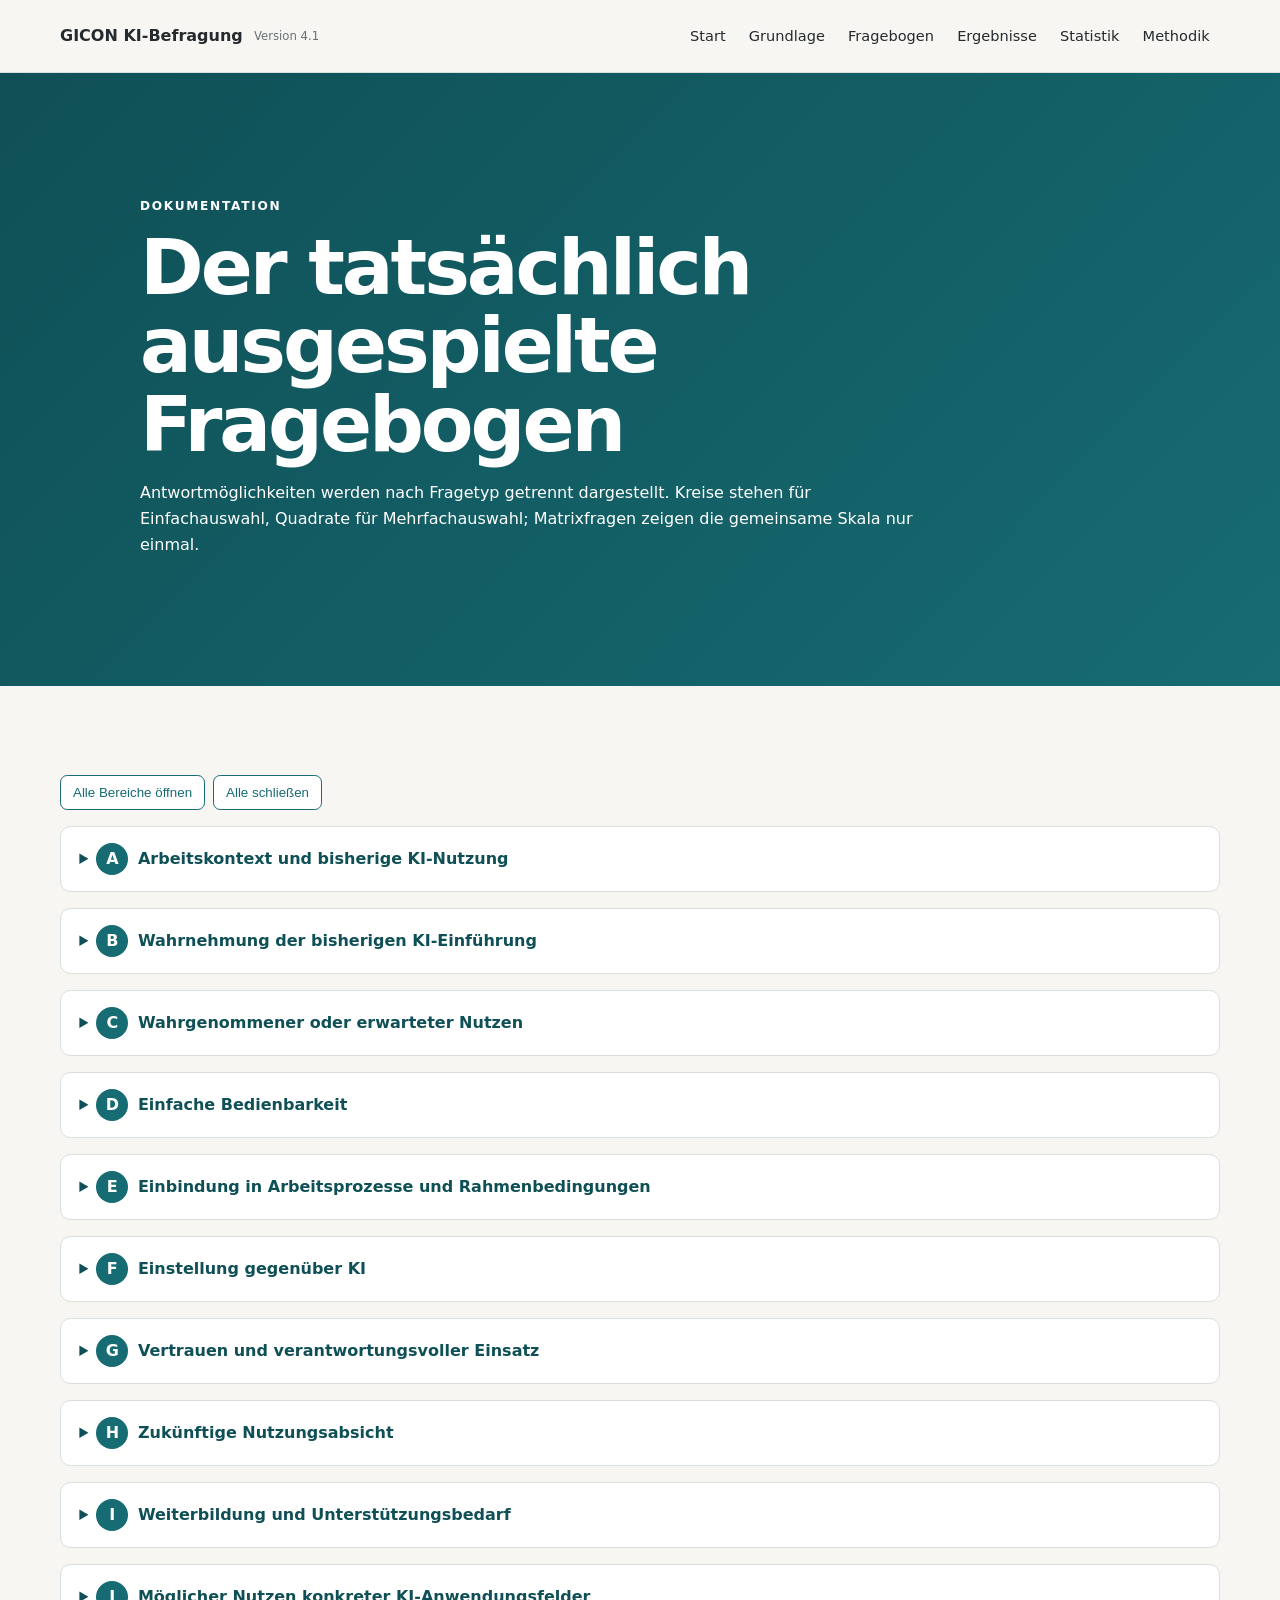
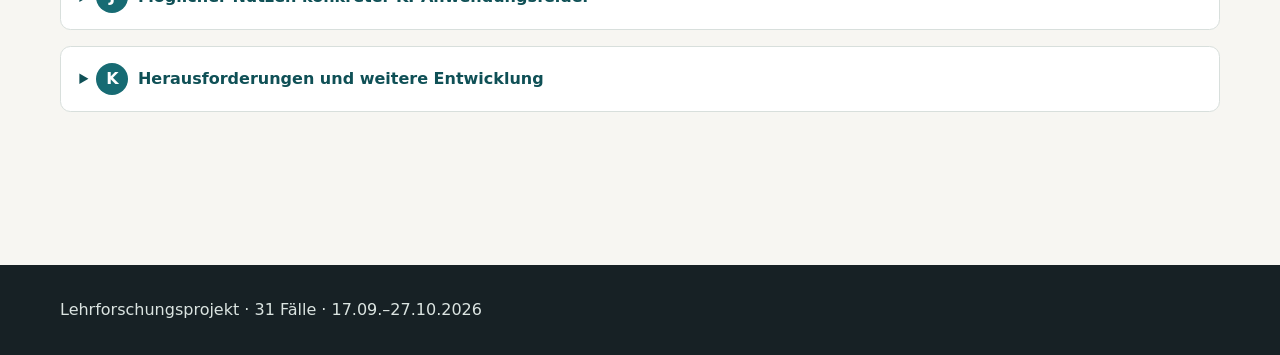
==== commit 41a6540b: "Update fragebogen.html" ====
--- a/fragebogen.html
+++ b/fragebogen.html
@@ -1 +1 @@
-<!doctype html><html lang="de"><head><meta charset="utf-8"><meta name="viewport" content="width=device-width,initial-scale=1"><meta name="robots" content="noindex,nofollow,noarchive,nosnippet,noimageindex">KI<title>Fragebogen · GICON KI-Befragung</title><link rel="stylesheet" href="assets/css/style.css"></head><body><header><div class="wrap top"><a class="brand" href="index.html">GICON KI-Befragung <small>Version 4.1</small></a><button class="menu" type="button">Menü</button><nav><a href="index.html">Start</a><a href="grundlage.html">Grundlage</a><a href="fragebogen.html">Fragebogen</a><a href="ergebnisse.html">Ergebnisse</a><a href="statistik.html">Statistik</a><a href="methodik.html">Methodik</a></nav></div></header><main><section class="hero"><div class="wrap"><p class="kicker">Dokumentation</p><h1>Der tatsächlich ausgespielte Fragebogen</h1><p>Antwortmöglichkeiten werden nach Fragetyp getrennt dargestellt. Kreise stehen für Einfachauswahl, Quadrate für Mehrfachauswahl; Matrixfragen zeigen die gemeinsame Skala nur einmal.</p></div></section><section class="section"><div class="wrap"><div class="toolbar"><button data-open-all>Alle Bereiche öffnen</button><button data-close-all>Alle schließen</button></div><details class="block"><summary><span>A</span>Arbeitskontext und bisherige KI-Nutzung</summary><div class="blockbody"><article class="question"><div class="qnum">1</div><div class="qbody"><span class="badge">Einfachauswahl</span><h3>Welcher Altersgruppe gehören Sie an?</h3><div class="choice-list single"><div class="choice"><span class="symbol">○</span><span>unter 35 Jahre</span></div><div class="choice"><span class="symbol">○</span><span>35 bis 49 Jahre</span></div><div class="choice"><span class="symbol">○</span><span>50 Jahre oder älter</span></div><div class="choice"><span class="symbol">○</span><span>keine Angabe</span></div></div></div></article><article class="question"><div class="qnum">2</div><div class="qbody"><span class="badge">Einfachauswahl</span><h3>In welchem Bereich sind Sie überwiegend tätig?</h3><div class="choice-list single"><div class="choice"><span class="symbol">○</span><span>Planung / Projektbearbeitung</span></div><div class="choice"><span class="symbol">○</span><span>Umwelt / Gutachten / Fachplanung</span></div><div class="choice"><span class="symbol">○</span><span>Bau / Konstruktion / technische Planung</span></div><div class="choice"><span class="symbol">○</span><span>Vermessung / Geodaten / technische Datenerhebung</span></div><div class="choice"><span class="symbol">○</span><span>Verwaltung / Sekretariat / Assistenz</span></div><div class="choice"><span class="symbol">○</span><span>Personal / Recht / Öffentlichkeitsarbeit</span></div><div class="choice"><span class="symbol">○</span><span>IT / Digitalisierung / technische Systeme</span></div><div class="choice"><span class="symbol">○</span><span>Management / Geschäftsbereichsleitung</span></div><div class="choice"><span class="symbol">○</span><span>Sonstiger Bereich</span></div><div class="choice"><span class="symbol">○</span><span>keine Angabe</span></div></div></div></article><article class="question"><div class="qnum">3</div><div class="qbody"><span class="badge">Einfachauswahl</span><h3>Wie lange sind Sie bereits bei GICON bzw. einer Gesellschaft der GICON-Gruppe tätig?</h3><div class="choice-list single"><div class="choice"><span class="symbol">○</span><span>weniger als 3 Jahre</span></div><div class="choice"><span class="symbol">○</span><span>3 bis unter 10 Jahre</span></div><div class="choice"><span class="symbol">○</span><span>10 Jahre oder länger</span></div><div class="choice"><span class="symbol">○</span><span>keine Angabe</span></div></div></div></article><article class="question"><div class="qnum">4</div><div class="qbody"><span class="badge">Einfachauswahl</span><h3>Wie häufig nutzen Sie die derzeit von GICON bereitgestellten KI-Anwendungen beruflich?</h3><div class="choice-list single"><div class="choice"><span class="symbol">○</span><span>täglich</span></div><div class="choice"><span class="symbol">○</span><span>mehrmals pro Woche</span></div><div class="choice"><span class="symbol">○</span><span>etwa einmal pro Woche</span></div><div class="choice"><span class="symbol">○</span><span>seltener</span></div><div class="choice"><span class="symbol">○</span><span>einmal ausprobiert, derzeit aber keine Nutzung</span></div><div class="choice"><span class="symbol">○</span><span>bisher gar nicht</span></div><div class="choice"><span class="symbol">○</span><span>mir ist keine bereitgestellte Anwendung bekannt</span></div><div class="choice"><span class="symbol">○</span><span>keine Angabe</span></div></div></div></article><article class="question"><div class="qnum">5</div><div class="qbody"><span class="badge">Einfachauswahl</span><h3>Wie häufig nutzen Sie andere zugelassene KI-Funktionen oder KI-Anwendungen im beruflichen Kontext?</h3><p class="hint">Gemeint sind beispielsweise KI-Funktionen in bereits genutzter Software oder andere für berufliche Aufgaben zugelassene Anwendungen.</p><div class="choice-list single"><div class="choice"><span class="symbol">○</span><span>täglich</span></div><div class="choice"><span class="symbol">○</span><span>mehrmals pro Woche</span></div><div class="choice"><span class="symbol">○</span><span>etwa einmal pro Woche</span></div><div class="choice"><span class="symbol">○</span><span>seltener</span></div><div class="choice"><span class="symbol">○</span><span>einmal ausprobiert, derzeit aber keine Nutzung</span></div><div class="choice"><span class="symbol">○</span><span>bisher gar nicht</span></div><div class="choice"><span class="symbol">○</span><span>keine Angabe</span></div></div></div></article><article class="question"><div class="qnum">6</div><div class="qbody"><span class="badge">Mehrfachauswahl</span><h3>Welche KI-Anwendungsfelder haben Sie bereits beruflich genutzt oder konkret erprobt?</h3><p class="hint wine">Wenn „noch keines“ gewählt wurde, sollte keine weitere Antwort gewählt werden.</p><div class="choice-list multi"><div class="choice"><span class="symbol">□</span><span>Text- und Berichtserstellung</span></div><div class="choice"><span class="symbol">□</span><span>Dokumenten- und Wissenssuche</span></div><div class="choice"><span class="symbol">□</span><span>Auswertung größerer Datenmengen</span></div><div class="choice"><span class="symbol">□</span><span>Qualitätssicherung</span></div><div class="choice"><span class="symbol">□</span><span>Projekt- und Ressourcenplanung</span></div><div class="choice"><span class="symbol">□</span><span>Unterstützung bei Ausschreibungen und Angeboten</span></div><div class="choice"><span class="symbol">□</span><span>Interne Assistenzsysteme</span></div><div class="choice"><span class="symbol">□</span><span>Kommunikation und Protokollierung</span></div><div class="choice"><span class="symbol">□</span><span>Automatisierung administrativer Aufgaben</span></div><div class="choice"><span class="symbol">□</span><span>noch keines</span></div><div class="choice"><span class="symbol">□</span><span>Sonstiges</span></div></div></div></article><article class="question"><div class="qnum">7</div><div class="qbody"><span class="badge">Einfachauswahl</span><h3>Wie sicher fühlen Sie sich im Umgang mit KI-Anwendungen?</h3><div class="choice-list single"><div class="choice"><span class="symbol">○</span><span>sehr unsicher</span></div><div class="choice"><span class="symbol">○</span><span>eher unsicher</span></div><div class="choice"><span class="symbol">○</span><span>teils/teils</span></div><div class="choice"><span class="symbol">○</span><span>eher sicher</span></div><div class="choice"><span class="symbol">○</span><span>sehr sicher</span></div><div class="choice"><span class="symbol">○</span><span>keine Angabe</span></div></div></div></article></div></details><details class="block"><summary><span>B</span>Wahrnehmung der bisherigen KI-Einführung</summary><div class="blockbody"><article class="question"><div class="qnum">8</div><div class="qbody"><span class="badge">Likert-Skala</span><h3>Inwieweit stimmen Sie den folgenden Aussagen zu?</h3><div class="scale likert"><b>Antwortskala</b><div class="scale-grid"><div><strong>1</strong><span>Stimme überhaupt nicht zu</span></div><div><strong>2</strong><span>Stimme eher nicht zu</span></div><div><strong>3</strong><span>Teils/teils</span></div><div><strong>4</strong><span>Stimme eher zu</span></div><div><strong>5</strong><span>Stimme voll und ganz zu</span></div><div><strong>k. A.</strong><span>Keine Angabe / kann ich nicht beurteilen</span></div></div></div><ol class="item-list"><li>Die Ziele der bisherigen KI-Einführung wurden für mich verständlich kommuniziert.</li><li>Ich weiß, für welche Aufgaben die derzeit bereitgestellten KI-Anwendungen genutzt werden können.</li><li>Ich kenne die wichtigsten Regeln für den sicheren und zulässigen Einsatz von KI.</li><li>Ich weiß, an wen ich mich bei fachlichen, technischen oder rechtlichen Fragen wenden kann.</li><li>Insgesamt empfinde ich die bisherige Einführung von KI bei GICON als sinnvoll.</li></ol></div></article></div></details><details class="block"><summary><span>C</span>Wahrgenommener oder erwarteter Nutzen</summary><div class="blockbody"><article class="question"><div class="qnum">9</div><div class="qbody"><span class="badge">Likert-Skala</span><h3>Inwieweit stimmen Sie den folgenden Aussagen zu?</h3><div class="scale likert"><b>Antwortskala</b><div class="scale-grid"><div><strong>1</strong><span>Stimme überhaupt nicht zu</span></div><div><strong>2</strong><span>Stimme eher nicht zu</span></div><div><strong>3</strong><span>Teils/teils</span></div><div><strong>4</strong><span>Stimme eher zu</span></div><div><strong>5</strong><span>Stimme voll und ganz zu</span></div><div><strong>k. A.</strong><span>Keine Angabe / kann ich nicht beurteilen</span></div></div></div><ol class="item-list"><li>Der Einsatz von KI kann meine Arbeit effizienter machen.</li><li>Der Einsatz von KI kann die Qualität meiner Arbeit verbessern.</li><li>Der Einsatz von KI kann mir helfen, Informationen schneller zu finden oder auszuwerten.</li><li>Der Einsatz von KI kann mich bei wiederkehrenden Aufgaben entlasten.</li><li>Der Einsatz von KI kann vorhandenes Wissen im Unternehmen besser nutzbar machen.</li><li>Insgesamt erkenne ich einen möglichen Nutzen von KI für meinen Arbeitsbereich.</li></ol></div></article></div></details><details class="block"><summary><span>D</span>Einfache Bedienbarkeit</summary><div class="blockbody"><article class="question"><div class="qnum">10</div><div class="qbody"><span class="badge">Likert-Skala</span><h3>Inwieweit stimmen Sie den folgenden Aussagen zu?</h3><div class="scale likert"><b>Antwortskala</b><div class="scale-grid"><div><strong>1</strong><span>Stimme überhaupt nicht zu</span></div><div><strong>2</strong><span>Stimme eher nicht zu</span></div><div><strong>3</strong><span>Teils/teils</span></div><div><strong>4</strong><span>Stimme eher zu</span></div><div><strong>5</strong><span>Stimme voll und ganz zu</span></div><div><strong>k. A.</strong><span>Keine Angabe / kann ich nicht beurteilen</span></div></div></div><ol class="item-list"><li>Ich traue mir zu, KI-Anwendungen im Arbeitsalltag sinnvoll zu nutzen.</li><li>Ich kann den Umgang mit einer KI-Anwendung grundsätzlich schnell erlernen.</li><li>Ich kann einschätzen, für welche Aufgaben KI geeignet und für welche Aufgaben sie weniger geeignet ist.</li></ol></div></article></div></details><details class="block"><summary><span>E</span>Einbindung in Arbeitsprozesse und Rahmenbedingungen</summary><div class="blockbody"><article class="question"><div class="qnum">11</div><div class="qbody"><span class="badge">Likert-Skala</span><h3>Inwieweit stimmen Sie den folgenden Aussagen zu?</h3><div class="scale likert"><b>Antwortskala</b><div class="scale-grid"><div><strong>1</strong><span>Stimme überhaupt nicht zu</span></div><div><strong>2</strong><span>Stimme eher nicht zu</span></div><div><strong>3</strong><span>Teils/teils</span></div><div><strong>4</strong><span>Stimme eher zu</span></div><div><strong>5</strong><span>Stimme voll und ganz zu</span></div><div><strong>k. A.</strong><span>Keine Angabe / kann ich nicht beurteilen</span></div></div></div><ol class="item-list"><li>KI-Anwendungen lassen sich ohne großen zusätzlichen Aufwand in meine Arbeitsabläufe einbinden.</li><li>Die technischen Voraussetzungen für die Nutzung von KI sind in meinem Arbeitsbereich ausreichend.</li><li>Die organisatorischen Regelungen für die Nutzung von KI sind in meinem Arbeitsbereich ausreichend.</li><li>Für eine sinnvolle Nutzung von KI stehen mir ausreichende Informationen und Hilfestellungen zur Verfügung.</li></ol></div></article></div></details><details class="block"><summary><span>F</span>Einstellung gegenüber KI</summary><div class="blockbody"><article class="question"><div class="qnum">12</div><div class="qbody"><span class="badge">Likert-Skala</span><h3>Inwieweit stimmen Sie den folgenden Aussagen zu?</h3><div class="scale likert"><b>Antwortskala</b><div class="scale-grid"><div><strong>1</strong><span>Stimme überhaupt nicht zu</span></div><div><strong>2</strong><span>Stimme eher nicht zu</span></div><div><strong>3</strong><span>Teils/teils</span></div><div><strong>4</strong><span>Stimme eher zu</span></div><div><strong>5</strong><span>Stimme voll und ganz zu</span></div><div><strong>k. A.</strong><span>Keine Angabe / kann ich nicht beurteilen</span></div></div></div><ol class="item-list"><li>Ich stehe dem Einsatz von KI bei GICON grundsätzlich offen gegenüber.</li><li>Ich sehe KI eher als Unterstützung denn als Bedrohung.</li><li>Ich halte eine verantwortungsvoll geregelte Nutzung von KI bei GICON grundsätzlich für sinnvoll.</li><li>Insgesamt habe ich eine positive Einstellung gegenüber dem Einsatz von KI bei GICON.</li></ol></div></article></div></details><details class="block"><summary><span>G</span>Vertrauen und verantwortungsvoller Einsatz</summary><div class="blockbody"><article class="question"><div class="qnum">13</div><div class="qbody"><span class="badge">Likert-Skala</span><h3>Inwieweit stimmen Sie den folgenden Aussagen zu?</h3><div class="scale likert"><b>Antwortskala</b><div class="scale-grid"><div><strong>1</strong><span>Stimme überhaupt nicht zu</span></div><div><strong>2</strong><span>Stimme eher nicht zu</span></div><div><strong>3</strong><span>Teils/teils</span></div><div><strong>4</strong><span>Stimme eher zu</span></div><div><strong>5</strong><span>Stimme voll und ganz zu</span></div><div><strong>k. A.</strong><span>Keine Angabe / kann ich nicht beurteilen</span></div></div></div><ol class="item-list"><li>Ich vertraue KI-Ergebnissen eher, wenn ich sie fachlich überprüfen kann.</li><li>Ich vertraue KI-Anwendungen eher, wenn ihre Ergebnisse nachvollziehbar sind.</li><li>Ich vertraue KI-Anwendungen eher, wenn klare Qualitätsstandards gelten.</li><li>Ich würde sensible Unternehmensdaten nur eingeben, wenn deren Schutz eindeutig geregelt ist.</li><li>Für mich muss klar sein, welche Aufgaben und Entscheidungen weiterhin bei Menschen liegen.</li></ol></div></article></div></details><details class="block"><summary><span>H</span>Zukünftige Nutzungsabsicht</summary><div class="blockbody"><article class="question"><div class="qnum">14</div><div class="qbody"><span class="badge">Likert-Skala</span><h3>Inwieweit stimmen Sie den folgenden Aussagen zu?</h3><div class="scale likert"><b>Antwortskala</b><div class="scale-grid"><div><strong>1</strong><span>Stimme überhaupt nicht zu</span></div><div><strong>2</strong><span>Stimme eher nicht zu</span></div><div><strong>3</strong><span>Teils/teils</span></div><div><strong>4</strong><span>Stimme eher zu</span></div><div><strong>5</strong><span>Stimme voll und ganz zu</span></div><div><strong>k. A.</strong><span>Keine Angabe / kann ich nicht beurteilen</span></div></div></div><ol class="item-list"><li>Ich beabsichtige, KI-Anwendungen künftig in meinem Arbeitsalltag zu nutzen oder weiter zu nutzen.</li><li>Ich würde weitere KI-Anwendungen ausprobieren, wenn ihr Nutzen für meine Arbeit erkennbar ist.</li><li>Ich kann mir vorstellen, KI langfristig als festen Bestandteil meiner Arbeit zu nutzen.</li><li>Ich bin bereit, Zeit in den Aufbau meiner KI-Kompetenzen zu investieren.</li></ol></div></article></div></details><details class="block"><summary><span>I</span>Weiterbildung und Unterstützungsbedarf</summary><div class="blockbody"><article class="question"><div class="qnum">15</div><div class="qbody"><span class="badge">Likert-Skala</span><h3>Inwieweit stimmen Sie den folgenden Aussagen zu?</h3><p class="hint">Dieser Block bildet ein Bedarfsprofil und wird nicht als einheitliche Skala interpretiert.</p><div class="scale likert"><b>Antwortskala</b><div class="scale-grid"><div><strong>1</strong><span>Stimme überhaupt nicht zu</span></div><div><strong>2</strong><span>Stimme eher nicht zu</span></div><div><strong>3</strong><span>Teils/teils</span></div><div><strong>4</strong><span>Stimme eher zu</span></div><div><strong>5</strong><span>Stimme voll und ganz zu</span></div><div><strong>k. A.</strong><span>Keine Angabe / kann ich nicht beurteilen</span></div></div></div><ol class="item-list"><li>Ich benötige zusätzliche Schulungen, um KI sinnvoll einsetzen zu können.</li><li>Praxisnahe Beispiele aus meinem eigenen Arbeitsbereich wären für mich hilfreich.</li><li>Kurze Leitfäden zu zulässigen und unzulässigen Anwendungsfällen wären für mich hilfreich.</li><li>Ich wünsche mir feste Ansprechpersonen für Fragen zum KI-Einsatz.</li><li>Schulungen sollten neben technischen Funktionen auch Grenzen, Risiken und Datenschutz behandeln.</li></ol></div></article></div></details><details class="block"><summary><span>J</span>Möglicher Nutzen konkreter KI-Anwendungsfelder</summary><div class="blockbody"><article class="question"><div class="qnum">16</div><div class="qbody"><span class="badge">Bewertungsskala</span><h3>Wie bewerten Sie den möglichen Nutzen der folgenden KI-Anwendungsfelder für Ihren Arbeitsbereich?</h3><div class="scale benefit"><b>Antwortskala</b><div class="scale-grid"><div><strong>1</strong><span>Kein Nutzen</span></div><div><strong>2</strong><span>Eher gering</span></div><div><strong>3</strong><span>Mittel</span></div><div><strong>4</strong><span>Eher hoch</span></div><div><strong>5</strong><span>Sehr hoch</span></div><div><strong>k. A.</strong><span>Kann ich nicht beurteilen</span></div></div></div><ol class="item-list"><li>Text- und Berichtserstellung, z. B. Formulierungshilfen, Zusammenfassungen oder Protokolle</li><li>Dokumenten- und Wissenssuche, z. B. Projektwissen, Richtlinien oder Vorlagen</li><li>Auswertung größerer Datenmengen, z. B. Mess-, Projekt-, Umwelt- oder Planungsdaten</li><li>Qualitätssicherung, z. B. Plausibilitätsprüfungen, Fehlerhinweise oder Dokumentenabgleich</li><li>Projekt- und Ressourcenplanung, z. B. Termine, Kapazitäten oder Prognosen</li><li>Unterstützung bei Ausschreibungen und Angeboten</li><li>Interne Assistenzsysteme, z. B. Informationen zu Prozessen, Richtlinien oder Zuständigkeiten</li><li>Kommunikation und Protokollierung, z. B. E-Mails, Übersetzungen oder Gesprächszusammenfassungen</li><li>Automatisierung administrativer Aufgaben, z. B. Ablage, Datenerfassung oder Dokumentenmanagement</li></ol></div></article><article class="question"><div class="qnum">17</div><div class="qbody"><span class="badge">Einfachauswahl</span><h3>Welches KI-Anwendungsfeld bietet aus Ihrer Sicht den größten möglichen Nutzen für Ihren Arbeitsbereich?</h3><div class="choice-list single"><div class="choice"><span class="symbol">○</span><span>Text- und Berichtserstellung</span></div><div class="choice"><span class="symbol">○</span><span>Dokumenten- und Wissenssuche</span></div><div class="choice"><span class="symbol">○</span><span>Auswertung größerer Datenmengen</span></div><div class="choice"><span class="symbol">○</span><span>Qualitätssicherung</span></div><div class="choice"><span class="symbol">○</span><span>Projekt- und Ressourcenplanung</span></div><div class="choice"><span class="symbol">○</span><span>Unterstützung bei Ausschreibungen und Angeboten</span></div><div class="choice"><span class="symbol">○</span><span>Interne Assistenzsysteme</span></div><div class="choice"><span class="symbol">○</span><span>Kommunikation und Protokollierung</span></div><div class="choice"><span class="symbol">○</span><span>Automatisierung administrativer Aufgaben</span></div><div class="choice"><span class="symbol">○</span><span>Keines der genannten</span></div><div class="choice"><span class="symbol">○</span><span>Sonstiges</span></div><div class="choice"><span class="symbol">○</span><span>keine Angabe / kann ich nicht beurteilen</span></div></div></div></article></div></details><details class="block"><summary><span>K</span>Herausforderungen und weitere Entwicklung</summary><div class="blockbody"><article class="question"><div class="qnum">18</div><div class="qbody"><span class="badge">Mehrfachauswahl</span><h3>Welche Herausforderungen sollten bei der weiteren Nutzung von KI besonders berücksichtigt werden?</h3><p class="hint wine">Wenn „keine größeren Herausforderungen erwartet“ gewählt wurde, sollte keine weitere Antwort gewählt werden.</p><div class="choice-list multi"><div class="choice"><span class="symbol">□</span><span>fehlendes Wissen oder fehlende Erfahrung</span></div><div class="choice"><span class="symbol">□</span><span>fehlendes Vertrauen in KI-Ergebnisse</span></div><div class="choice"><span class="symbol">□</span><span>unklare Regeln oder Verantwortlichkeiten</span></div><div class="choice"><span class="symbol">□</span><span>Datenschutz- oder Sicherheitsbedenken</span></div><div class="choice"><span class="symbol">□</span><span>zusätzlicher Arbeitsaufwand</span></div><div class="choice"><span class="symbol">□</span><span>unzureichende Daten- oder Ergebnisqualität</span></div><div class="choice"><span class="symbol">□</span><span>fehlende technische Voraussetzungen</span></div><div class="choice"><span class="symbol">□</span><span>unzureichende Einbindung in bestehende Arbeitsprozesse</span></div><div class="choice"><span class="symbol">□</span><span>Sorge vor Kontrolle oder Veränderung von Aufgaben</span></div><div class="choice"><span class="symbol">□</span><span>fehlende Zeit für Einarbeitung und Weiterbildung</span></div><div class="choice"><span class="symbol">□</span><span>keine größeren Herausforderungen erwartet</span></div><div class="choice"><span class="symbol">□</span><span>kann ich nicht beurteilen</span></div><div class="choice"><span class="symbol">□</span><span>Sonstiges</span></div></div></div></article><article class="question"><div class="qnum">19</div><div class="qbody"><span class="badge">Offene Antwort</span><h3>Was sollte GICON aus Ihrer Sicht tun, damit KI-Anwendungen im Arbeitsalltag sinnvoller oder leichter genutzt werden können?</h3><div class="open-answer">Freitext · möglichst ein bis drei Sätze</div></div></article><article class="question"><div class="qnum">20</div><div class="qbody"><span class="badge">Offene Antwort</span><h3>Gibt es ein KI-Anwendungsfeld, das für Ihren Arbeitsbereich besonders wichtig ist und bisher noch fehlt?</h3><div class="open-answer">Freitext · möglichst ein bis drei Sätze</div></div></article></div></details></div></section></main><footer><div class="wrap">Lehrforschungsprojekt · 31 Fälle · 17.09.–27.10.2026</div></footer><script src="assets/js/app.js" defer></script></body></html>
+<!doctype html><html lang="de"><head><meta charset="utf-8"><meta name="viewport" content="width=device-width,initial-scale=1"><meta name="robots" content="noindex,nofollow,noarchive,nosnippet,noimageindex"><title><a class="brand" href="index.html"><span class="mark">KI</span>Fragebogen · GICON KI-Befragung</title><link rel="stylesheet" href="assets/css/style.css"></head><body><header><div class="wrap top"><a class="brand" href="index.html">GICON KI-Befragung <small>Version 4.1</small></a><button class="menu" type="button">Menü</button><nav><a href="index.html">Start</a><a href="grundlage.html">Grundlage</a><a href="fragebogen.html">Fragebogen</a><a href="ergebnisse.html">Ergebnisse</a><a href="statistik.html">Statistik</a><a href="methodik.html">Methodik</a></nav></div></header><main><section class="hero"><div class="wrap"><p class="kicker">Dokumentation</p><h1>Der tatsächlich ausgespielte Fragebogen</h1><p>Antwortmöglichkeiten werden nach Fragetyp getrennt dargestellt. Kreise stehen für Einfachauswahl, Quadrate für Mehrfachauswahl; Matrixfragen zeigen die gemeinsame Skala nur einmal.</p></div></section><section class="section"><div class="wrap"><div class="toolbar"><button data-open-all>Alle Bereiche öffnen</button><button data-close-all>Alle schließen</button></div><details class="block"><summary><span>A</span>Arbeitskontext und bisherige KI-Nutzung</summary><div class="blockbody"><article class="question"><div class="qnum">1</div><div class="qbody"><span class="badge">Einfachauswahl</span><h3>Welcher Altersgruppe gehören Sie an?</h3><div class="choice-list single"><div class="choice"><span class="symbol">○</span><span>unter 35 Jahre</span></div><div class="choice"><span class="symbol">○</span><span>35 bis 49 Jahre</span></div><div class="choice"><span class="symbol">○</span><span>50 Jahre oder älter</span></div><div class="choice"><span class="symbol">○</span><span>keine Angabe</span></div></div></div></article><article class="question"><div class="qnum">2</div><div class="qbody"><span class="badge">Einfachauswahl</span><h3>In welchem Bereich sind Sie überwiegend tätig?</h3><div class="choice-list single"><div class="choice"><span class="symbol">○</span><span>Planung / Projektbearbeitung</span></div><div class="choice"><span class="symbol">○</span><span>Umwelt / Gutachten / Fachplanung</span></div><div class="choice"><span class="symbol">○</span><span>Bau / Konstruktion / technische Planung</span></div><div class="choice"><span class="symbol">○</span><span>Vermessung / Geodaten / technische Datenerhebung</span></div><div class="choice"><span class="symbol">○</span><span>Verwaltung / Sekretariat / Assistenz</span></div><div class="choice"><span class="symbol">○</span><span>Personal / Recht / Öffentlichkeitsarbeit</span></div><div class="choice"><span class="symbol">○</span><span>IT / Digitalisierung / technische Systeme</span></div><div class="choice"><span class="symbol">○</span><span>Management / Geschäftsbereichsleitung</span></div><div class="choice"><span class="symbol">○</span><span>Sonstiger Bereich</span></div><div class="choice"><span class="symbol">○</span><span>keine Angabe</span></div></div></div></article><article class="question"><div class="qnum">3</div><div class="qbody"><span class="badge">Einfachauswahl</span><h3>Wie lange sind Sie bereits bei GICON bzw. einer Gesellschaft der GICON-Gruppe tätig?</h3><div class="choice-list single"><div class="choice"><span class="symbol">○</span><span>weniger als 3 Jahre</span></div><div class="choice"><span class="symbol">○</span><span>3 bis unter 10 Jahre</span></div><div class="choice"><span class="symbol">○</span><span>10 Jahre oder länger</span></div><div class="choice"><span class="symbol">○</span><span>keine Angabe</span></div></div></div></article><article class="question"><div class="qnum">4</div><div class="qbody"><span class="badge">Einfachauswahl</span><h3>Wie häufig nutzen Sie die derzeit von GICON bereitgestellten KI-Anwendungen beruflich?</h3><div class="choice-list single"><div class="choice"><span class="symbol">○</span><span>täglich</span></div><div class="choice"><span class="symbol">○</span><span>mehrmals pro Woche</span></div><div class="choice"><span class="symbol">○</span><span>etwa einmal pro Woche</span></div><div class="choice"><span class="symbol">○</span><span>seltener</span></div><div class="choice"><span class="symbol">○</span><span>einmal ausprobiert, derzeit aber keine Nutzung</span></div><div class="choice"><span class="symbol">○</span><span>bisher gar nicht</span></div><div class="choice"><span class="symbol">○</span><span>mir ist keine bereitgestellte Anwendung bekannt</span></div><div class="choice"><span class="symbol">○</span><span>keine Angabe</span></div></div></div></article><article class="question"><div class="qnum">5</div><div class="qbody"><span class="badge">Einfachauswahl</span><h3>Wie häufig nutzen Sie andere zugelassene KI-Funktionen oder KI-Anwendungen im beruflichen Kontext?</h3><p class="hint">Gemeint sind beispielsweise KI-Funktionen in bereits genutzter Software oder andere für berufliche Aufgaben zugelassene Anwendungen.</p><div class="choice-list single"><div class="choice"><span class="symbol">○</span><span>täglich</span></div><div class="choice"><span class="symbol">○</span><span>mehrmals pro Woche</span></div><div class="choice"><span class="symbol">○</span><span>etwa einmal pro Woche</span></div><div class="choice"><span class="symbol">○</span><span>seltener</span></div><div class="choice"><span class="symbol">○</span><span>einmal ausprobiert, derzeit aber keine Nutzung</span></div><div class="choice"><span class="symbol">○</span><span>bisher gar nicht</span></div><div class="choice"><span class="symbol">○</span><span>keine Angabe</span></div></div></div></article><article class="question"><div class="qnum">6</div><div class="qbody"><span class="badge">Mehrfachauswahl</span><h3>Welche KI-Anwendungsfelder haben Sie bereits beruflich genutzt oder konkret erprobt?</h3><p class="hint wine">Wenn „noch keines“ gewählt wurde, sollte keine weitere Antwort gewählt werden.</p><div class="choice-list multi"><div class="choice"><span class="symbol">□</span><span>Text- und Berichtserstellung</span></div><div class="choice"><span class="symbol">□</span><span>Dokumenten- und Wissenssuche</span></div><div class="choice"><span class="symbol">□</span><span>Auswertung größerer Datenmengen</span></div><div class="choice"><span class="symbol">□</span><span>Qualitätssicherung</span></div><div class="choice"><span class="symbol">□</span><span>Projekt- und Ressourcenplanung</span></div><div class="choice"><span class="symbol">□</span><span>Unterstützung bei Ausschreibungen und Angeboten</span></div><div class="choice"><span class="symbol">□</span><span>Interne Assistenzsysteme</span></div><div class="choice"><span class="symbol">□</span><span>Kommunikation und Protokollierung</span></div><div class="choice"><span class="symbol">□</span><span>Automatisierung administrativer Aufgaben</span></div><div class="choice"><span class="symbol">□</span><span>noch keines</span></div><div class="choice"><span class="symbol">□</span><span>Sonstiges</span></div></div></div></article><article class="question"><div class="qnum">7</div><div class="qbody"><span class="badge">Einfachauswahl</span><h3>Wie sicher fühlen Sie sich im Umgang mit KI-Anwendungen?</h3><div class="choice-list single"><div class="choice"><span class="symbol">○</span><span>sehr unsicher</span></div><div class="choice"><span class="symbol">○</span><span>eher unsicher</span></div><div class="choice"><span class="symbol">○</span><span>teils/teils</span></div><div class="choice"><span class="symbol">○</span><span>eher sicher</span></div><div class="choice"><span class="symbol">○</span><span>sehr sicher</span></div><div class="choice"><span class="symbol">○</span><span>keine Angabe</span></div></div></div></article></div></details><details class="block"><summary><span>B</span>Wahrnehmung der bisherigen KI-Einführung</summary><div class="blockbody"><article class="question"><div class="qnum">8</div><div class="qbody"><span class="badge">Likert-Skala</span><h3>Inwieweit stimmen Sie den folgenden Aussagen zu?</h3><div class="scale likert"><b>Antwortskala</b><div class="scale-grid"><div><strong>1</strong><span>Stimme überhaupt nicht zu</span></div><div><strong>2</strong><span>Stimme eher nicht zu</span></div><div><strong>3</strong><span>Teils/teils</span></div><div><strong>4</strong><span>Stimme eher zu</span></div><div><strong>5</strong><span>Stimme voll und ganz zu</span></div><div><strong>k. A.</strong><span>Keine Angabe / kann ich nicht beurteilen</span></div></div></div><ol class="item-list"><li>Die Ziele der bisherigen KI-Einführung wurden für mich verständlich kommuniziert.</li><li>Ich weiß, für welche Aufgaben die derzeit bereitgestellten KI-Anwendungen genutzt werden können.</li><li>Ich kenne die wichtigsten Regeln für den sicheren und zulässigen Einsatz von KI.</li><li>Ich weiß, an wen ich mich bei fachlichen, technischen oder rechtlichen Fragen wenden kann.</li><li>Insgesamt empfinde ich die bisherige Einführung von KI bei GICON als sinnvoll.</li></ol></div></article></div></details><details class="block"><summary><span>C</span>Wahrgenommener oder erwarteter Nutzen</summary><div class="blockbody"><article class="question"><div class="qnum">9</div><div class="qbody"><span class="badge">Likert-Skala</span><h3>Inwieweit stimmen Sie den folgenden Aussagen zu?</h3><div class="scale likert"><b>Antwortskala</b><div class="scale-grid"><div><strong>1</strong><span>Stimme überhaupt nicht zu</span></div><div><strong>2</strong><span>Stimme eher nicht zu</span></div><div><strong>3</strong><span>Teils/teils</span></div><div><strong>4</strong><span>Stimme eher zu</span></div><div><strong>5</strong><span>Stimme voll und ganz zu</span></div><div><strong>k. A.</strong><span>Keine Angabe / kann ich nicht beurteilen</span></div></div></div><ol class="item-list"><li>Der Einsatz von KI kann meine Arbeit effizienter machen.</li><li>Der Einsatz von KI kann die Qualität meiner Arbeit verbessern.</li><li>Der Einsatz von KI kann mir helfen, Informationen schneller zu finden oder auszuwerten.</li><li>Der Einsatz von KI kann mich bei wiederkehrenden Aufgaben entlasten.</li><li>Der Einsatz von KI kann vorhandenes Wissen im Unternehmen besser nutzbar machen.</li><li>Insgesamt erkenne ich einen möglichen Nutzen von KI für meinen Arbeitsbereich.</li></ol></div></article></div></details><details class="block"><summary><span>D</span>Einfache Bedienbarkeit</summary><div class="blockbody"><article class="question"><div class="qnum">10</div><div class="qbody"><span class="badge">Likert-Skala</span><h3>Inwieweit stimmen Sie den folgenden Aussagen zu?</h3><div class="scale likert"><b>Antwortskala</b><div class="scale-grid"><div><strong>1</strong><span>Stimme überhaupt nicht zu</span></div><div><strong>2</strong><span>Stimme eher nicht zu</span></div><div><strong>3</strong><span>Teils/teils</span></div><div><strong>4</strong><span>Stimme eher zu</span></div><div><strong>5</strong><span>Stimme voll und ganz zu</span></div><div><strong>k. A.</strong><span>Keine Angabe / kann ich nicht beurteilen</span></div></div></div><ol class="item-list"><li>Ich traue mir zu, KI-Anwendungen im Arbeitsalltag sinnvoll zu nutzen.</li><li>Ich kann den Umgang mit einer KI-Anwendung grundsätzlich schnell erlernen.</li><li>Ich kann einschätzen, für welche Aufgaben KI geeignet und für welche Aufgaben sie weniger geeignet ist.</li></ol></div></article></div></details><details class="block"><summary><span>E</span>Einbindung in Arbeitsprozesse und Rahmenbedingungen</summary><div class="blockbody"><article class="question"><div class="qnum">11</div><div class="qbody"><span class="badge">Likert-Skala</span><h3>Inwieweit stimmen Sie den folgenden Aussagen zu?</h3><div class="scale likert"><b>Antwortskala</b><div class="scale-grid"><div><strong>1</strong><span>Stimme überhaupt nicht zu</span></div><div><strong>2</strong><span>Stimme eher nicht zu</span></div><div><strong>3</strong><span>Teils/teils</span></div><div><strong>4</strong><span>Stimme eher zu</span></div><div><strong>5</strong><span>Stimme voll und ganz zu</span></div><div><strong>k. A.</strong><span>Keine Angabe / kann ich nicht beurteilen</span></div></div></div><ol class="item-list"><li>KI-Anwendungen lassen sich ohne großen zusätzlichen Aufwand in meine Arbeitsabläufe einbinden.</li><li>Die technischen Voraussetzungen für die Nutzung von KI sind in meinem Arbeitsbereich ausreichend.</li><li>Die organisatorischen Regelungen für die Nutzung von KI sind in meinem Arbeitsbereich ausreichend.</li><li>Für eine sinnvolle Nutzung von KI stehen mir ausreichende Informationen und Hilfestellungen zur Verfügung.</li></ol></div></article></div></details><details class="block"><summary><span>F</span>Einstellung gegenüber KI</summary><div class="blockbody"><article class="question"><div class="qnum">12</div><div class="qbody"><span class="badge">Likert-Skala</span><h3>Inwieweit stimmen Sie den folgenden Aussagen zu?</h3><div class="scale likert"><b>Antwortskala</b><div class="scale-grid"><div><strong>1</strong><span>Stimme überhaupt nicht zu</span></div><div><strong>2</strong><span>Stimme eher nicht zu</span></div><div><strong>3</strong><span>Teils/teils</span></div><div><strong>4</strong><span>Stimme eher zu</span></div><div><strong>5</strong><span>Stimme voll und ganz zu</span></div><div><strong>k. A.</strong><span>Keine Angabe / kann ich nicht beurteilen</span></div></div></div><ol class="item-list"><li>Ich stehe dem Einsatz von KI bei GICON grundsätzlich offen gegenüber.</li><li>Ich sehe KI eher als Unterstützung denn als Bedrohung.</li><li>Ich halte eine verantwortungsvoll geregelte Nutzung von KI bei GICON grundsätzlich für sinnvoll.</li><li>Insgesamt habe ich eine positive Einstellung gegenüber dem Einsatz von KI bei GICON.</li></ol></div></article></div></details><details class="block"><summary><span>G</span>Vertrauen und verantwortungsvoller Einsatz</summary><div class="blockbody"><article class="question"><div class="qnum">13</div><div class="qbody"><span class="badge">Likert-Skala</span><h3>Inwieweit stimmen Sie den folgenden Aussagen zu?</h3><div class="scale likert"><b>Antwortskala</b><div class="scale-grid"><div><strong>1</strong><span>Stimme überhaupt nicht zu</span></div><div><strong>2</strong><span>Stimme eher nicht zu</span></div><div><strong>3</strong><span>Teils/teils</span></div><div><strong>4</strong><span>Stimme eher zu</span></div><div><strong>5</strong><span>Stimme voll und ganz zu</span></div><div><strong>k. A.</strong><span>Keine Angabe / kann ich nicht beurteilen</span></div></div></div><ol class="item-list"><li>Ich vertraue KI-Ergebnissen eher, wenn ich sie fachlich überprüfen kann.</li><li>Ich vertraue KI-Anwendungen eher, wenn ihre Ergebnisse nachvollziehbar sind.</li><li>Ich vertraue KI-Anwendungen eher, wenn klare Qualitätsstandards gelten.</li><li>Ich würde sensible Unternehmensdaten nur eingeben, wenn deren Schutz eindeutig geregelt ist.</li><li>Für mich muss klar sein, welche Aufgaben und Entscheidungen weiterhin bei Menschen liegen.</li></ol></div></article></div></details><details class="block"><summary><span>H</span>Zukünftige Nutzungsabsicht</summary><div class="blockbody"><article class="question"><div class="qnum">14</div><div class="qbody"><span class="badge">Likert-Skala</span><h3>Inwieweit stimmen Sie den folgenden Aussagen zu?</h3><div class="scale likert"><b>Antwortskala</b><div class="scale-grid"><div><strong>1</strong><span>Stimme überhaupt nicht zu</span></div><div><strong>2</strong><span>Stimme eher nicht zu</span></div><div><strong>3</strong><span>Teils/teils</span></div><div><strong>4</strong><span>Stimme eher zu</span></div><div><strong>5</strong><span>Stimme voll und ganz zu</span></div><div><strong>k. A.</strong><span>Keine Angabe / kann ich nicht beurteilen</span></div></div></div><ol class="item-list"><li>Ich beabsichtige, KI-Anwendungen künftig in meinem Arbeitsalltag zu nutzen oder weiter zu nutzen.</li><li>Ich würde weitere KI-Anwendungen ausprobieren, wenn ihr Nutzen für meine Arbeit erkennbar ist.</li><li>Ich kann mir vorstellen, KI langfristig als festen Bestandteil meiner Arbeit zu nutzen.</li><li>Ich bin bereit, Zeit in den Aufbau meiner KI-Kompetenzen zu investieren.</li></ol></div></article></div></details><details class="block"><summary><span>I</span>Weiterbildung und Unterstützungsbedarf</summary><div class="blockbody"><article class="question"><div class="qnum">15</div><div class="qbody"><span class="badge">Likert-Skala</span><h3>Inwieweit stimmen Sie den folgenden Aussagen zu?</h3><p class="hint">Dieser Block bildet ein Bedarfsprofil und wird nicht als einheitliche Skala interpretiert.</p><div class="scale likert"><b>Antwortskala</b><div class="scale-grid"><div><strong>1</strong><span>Stimme überhaupt nicht zu</span></div><div><strong>2</strong><span>Stimme eher nicht zu</span></div><div><strong>3</strong><span>Teils/teils</span></div><div><strong>4</strong><span>Stimme eher zu</span></div><div><strong>5</strong><span>Stimme voll und ganz zu</span></div><div><strong>k. A.</strong><span>Keine Angabe / kann ich nicht beurteilen</span></div></div></div><ol class="item-list"><li>Ich benötige zusätzliche Schulungen, um KI sinnvoll einsetzen zu können.</li><li>Praxisnahe Beispiele aus meinem eigenen Arbeitsbereich wären für mich hilfreich.</li><li>Kurze Leitfäden zu zulässigen und unzulässigen Anwendungsfällen wären für mich hilfreich.</li><li>Ich wünsche mir feste Ansprechpersonen für Fragen zum KI-Einsatz.</li><li>Schulungen sollten neben technischen Funktionen auch Grenzen, Risiken und Datenschutz behandeln.</li></ol></div></article></div></details><details class="block"><summary><span>J</span>Möglicher Nutzen konkreter KI-Anwendungsfelder</summary><div class="blockbody"><article class="question"><div class="qnum">16</div><div class="qbody"><span class="badge">Bewertungsskala</span><h3>Wie bewerten Sie den möglichen Nutzen der folgenden KI-Anwendungsfelder für Ihren Arbeitsbereich?</h3><div class="scale benefit"><b>Antwortskala</b><div class="scale-grid"><div><strong>1</strong><span>Kein Nutzen</span></div><div><strong>2</strong><span>Eher gering</span></div><div><strong>3</strong><span>Mittel</span></div><div><strong>4</strong><span>Eher hoch</span></div><div><strong>5</strong><span>Sehr hoch</span></div><div><strong>k. A.</strong><span>Kann ich nicht beurteilen</span></div></div></div><ol class="item-list"><li>Text- und Berichtserstellung, z. B. Formulierungshilfen, Zusammenfassungen oder Protokolle</li><li>Dokumenten- und Wissenssuche, z. B. Projektwissen, Richtlinien oder Vorlagen</li><li>Auswertung größerer Datenmengen, z. B. Mess-, Projekt-, Umwelt- oder Planungsdaten</li><li>Qualitätssicherung, z. B. Plausibilitätsprüfungen, Fehlerhinweise oder Dokumentenabgleich</li><li>Projekt- und Ressourcenplanung, z. B. Termine, Kapazitäten oder Prognosen</li><li>Unterstützung bei Ausschreibungen und Angeboten</li><li>Interne Assistenzsysteme, z. B. Informationen zu Prozessen, Richtlinien oder Zuständigkeiten</li><li>Kommunikation und Protokollierung, z. B. E-Mails, Übersetzungen oder Gesprächszusammenfassungen</li><li>Automatisierung administrativer Aufgaben, z. B. Ablage, Datenerfassung oder Dokumentenmanagement</li></ol></div></article><article class="question"><div class="qnum">17</div><div class="qbody"><span class="badge">Einfachauswahl</span><h3>Welches KI-Anwendungsfeld bietet aus Ihrer Sicht den größten möglichen Nutzen für Ihren Arbeitsbereich?</h3><div class="choice-list single"><div class="choice"><span class="symbol">○</span><span>Text- und Berichtserstellung</span></div><div class="choice"><span class="symbol">○</span><span>Dokumenten- und Wissenssuche</span></div><div class="choice"><span class="symbol">○</span><span>Auswertung größerer Datenmengen</span></div><div class="choice"><span class="symbol">○</span><span>Qualitätssicherung</span></div><div class="choice"><span class="symbol">○</span><span>Projekt- und Ressourcenplanung</span></div><div class="choice"><span class="symbol">○</span><span>Unterstützung bei Ausschreibungen und Angeboten</span></div><div class="choice"><span class="symbol">○</span><span>Interne Assistenzsysteme</span></div><div class="choice"><span class="symbol">○</span><span>Kommunikation und Protokollierung</span></div><div class="choice"><span class="symbol">○</span><span>Automatisierung administrativer Aufgaben</span></div><div class="choice"><span class="symbol">○</span><span>Keines der genannten</span></div><div class="choice"><span class="symbol">○</span><span>Sonstiges</span></div><div class="choice"><span class="symbol">○</span><span>keine Angabe / kann ich nicht beurteilen</span></div></div></div></article></div></details><details class="block"><summary><span>K</span>Herausforderungen und weitere Entwicklung</summary><div class="blockbody"><article class="question"><div class="qnum">18</div><div class="qbody"><span class="badge">Mehrfachauswahl</span><h3>Welche Herausforderungen sollten bei der weiteren Nutzung von KI besonders berücksichtigt werden?</h3><p class="hint wine">Wenn „keine größeren Herausforderungen erwartet“ gewählt wurde, sollte keine weitere Antwort gewählt werden.</p><div class="choice-list multi"><div class="choice"><span class="symbol">□</span><span>fehlendes Wissen oder fehlende Erfahrung</span></div><div class="choice"><span class="symbol">□</span><span>fehlendes Vertrauen in KI-Ergebnisse</span></div><div class="choice"><span class="symbol">□</span><span>unklare Regeln oder Verantwortlichkeiten</span></div><div class="choice"><span class="symbol">□</span><span>Datenschutz- oder Sicherheitsbedenken</span></div><div class="choice"><span class="symbol">□</span><span>zusätzlicher Arbeitsaufwand</span></div><div class="choice"><span class="symbol">□</span><span>unzureichende Daten- oder Ergebnisqualität</span></div><div class="choice"><span class="symbol">□</span><span>fehlende technische Voraussetzungen</span></div><div class="choice"><span class="symbol">□</span><span>unzureichende Einbindung in bestehende Arbeitsprozesse</span></div><div class="choice"><span class="symbol">□</span><span>Sorge vor Kontrolle oder Veränderung von Aufgaben</span></div><div class="choice"><span class="symbol">□</span><span>fehlende Zeit für Einarbeitung und Weiterbildung</span></div><div class="choice"><span class="symbol">□</span><span>keine größeren Herausforderungen erwartet</span></div><div class="choice"><span class="symbol">□</span><span>kann ich nicht beurteilen</span></div><div class="choice"><span class="symbol">□</span><span>Sonstiges</span></div></div></div></article><article class="question"><div class="qnum">19</div><div class="qbody"><span class="badge">Offene Antwort</span><h3>Was sollte GICON aus Ihrer Sicht tun, damit KI-Anwendungen im Arbeitsalltag sinnvoller oder leichter genutzt werden können?</h3><div class="open-answer">Freitext · möglichst ein bis drei Sätze</div></div></article><article class="question"><div class="qnum">20</div><div class="qbody"><span class="badge">Offene Antwort</span><h3>Gibt es ein KI-Anwendungsfeld, das für Ihren Arbeitsbereich besonders wichtig ist und bisher noch fehlt?</h3><div class="open-answer">Freitext · möglichst ein bis drei Sätze</div></div></article></div></details></div></section></main><footer><div class="wrap">Lehrforschungsprojekt · 31 Fälle · 17.09.–27.10.2026</div></footer><script src="assets/js/app.js" defer></script></body></html>
